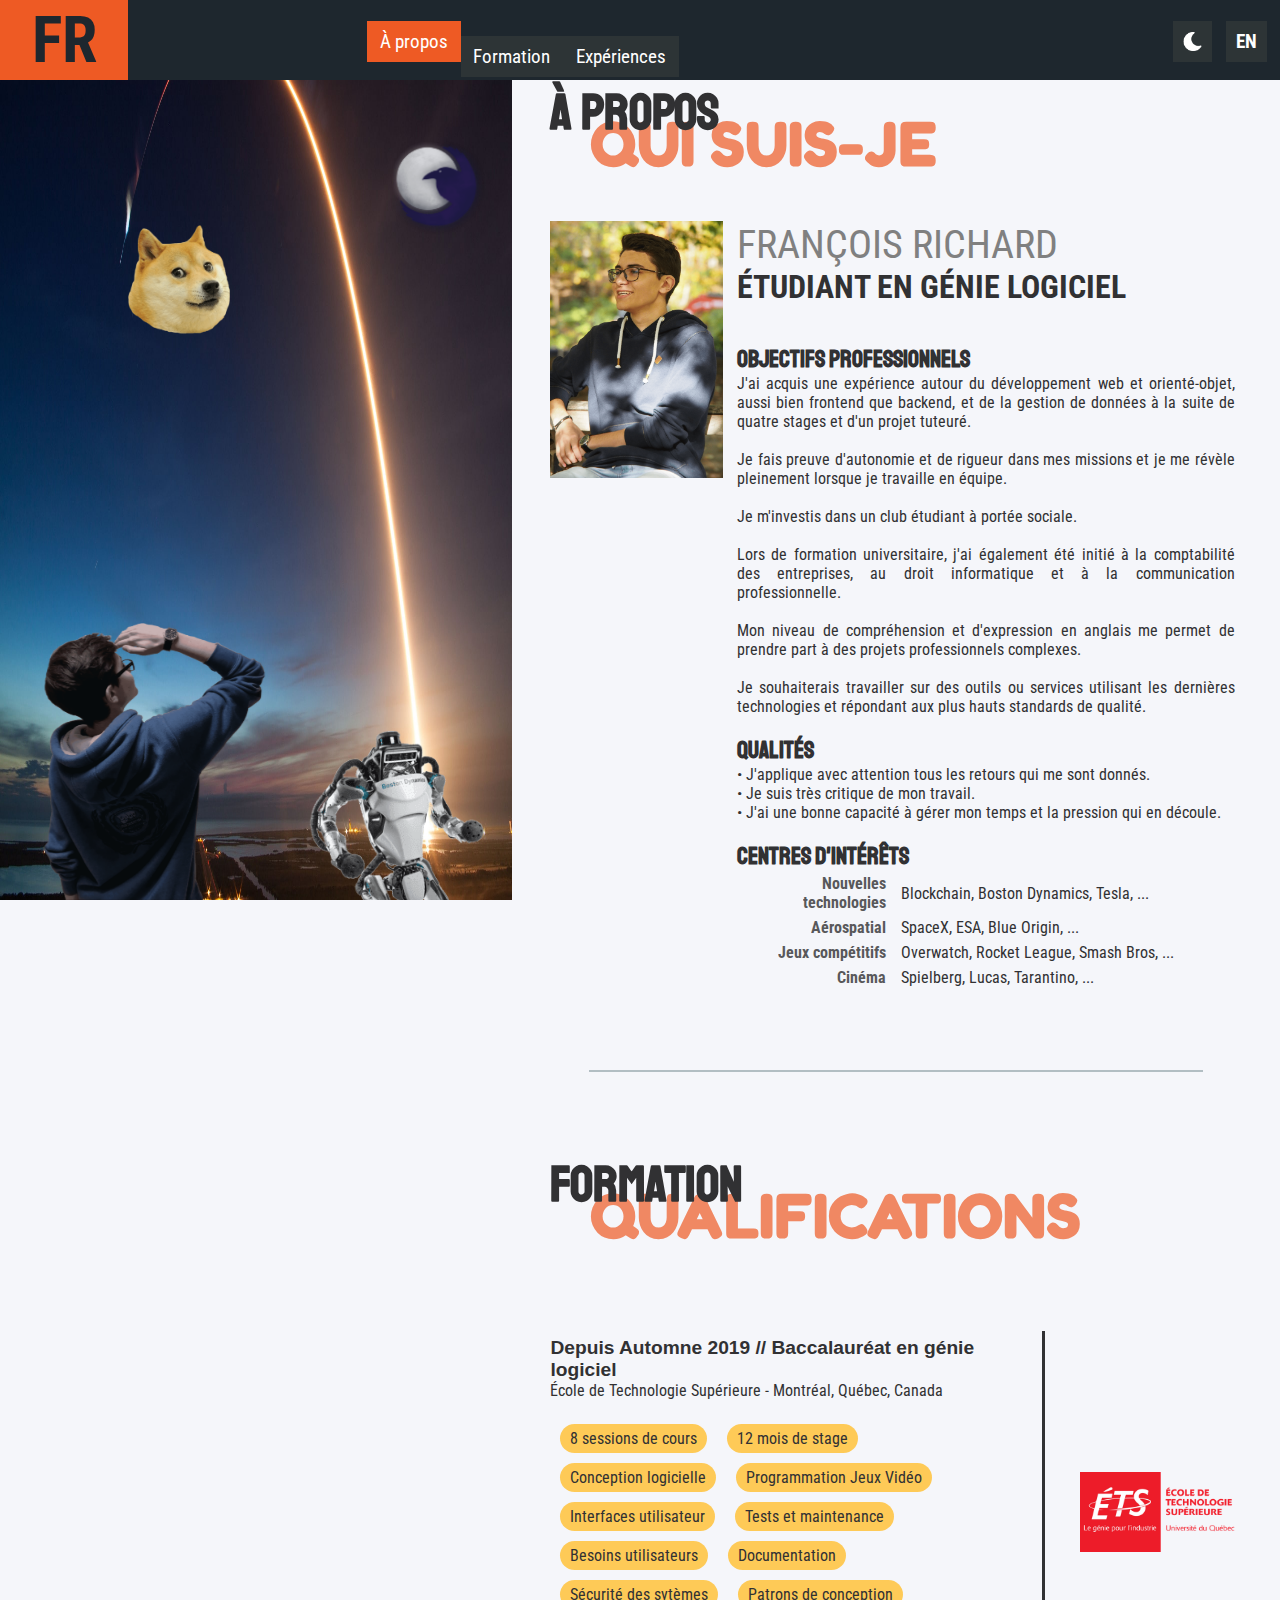
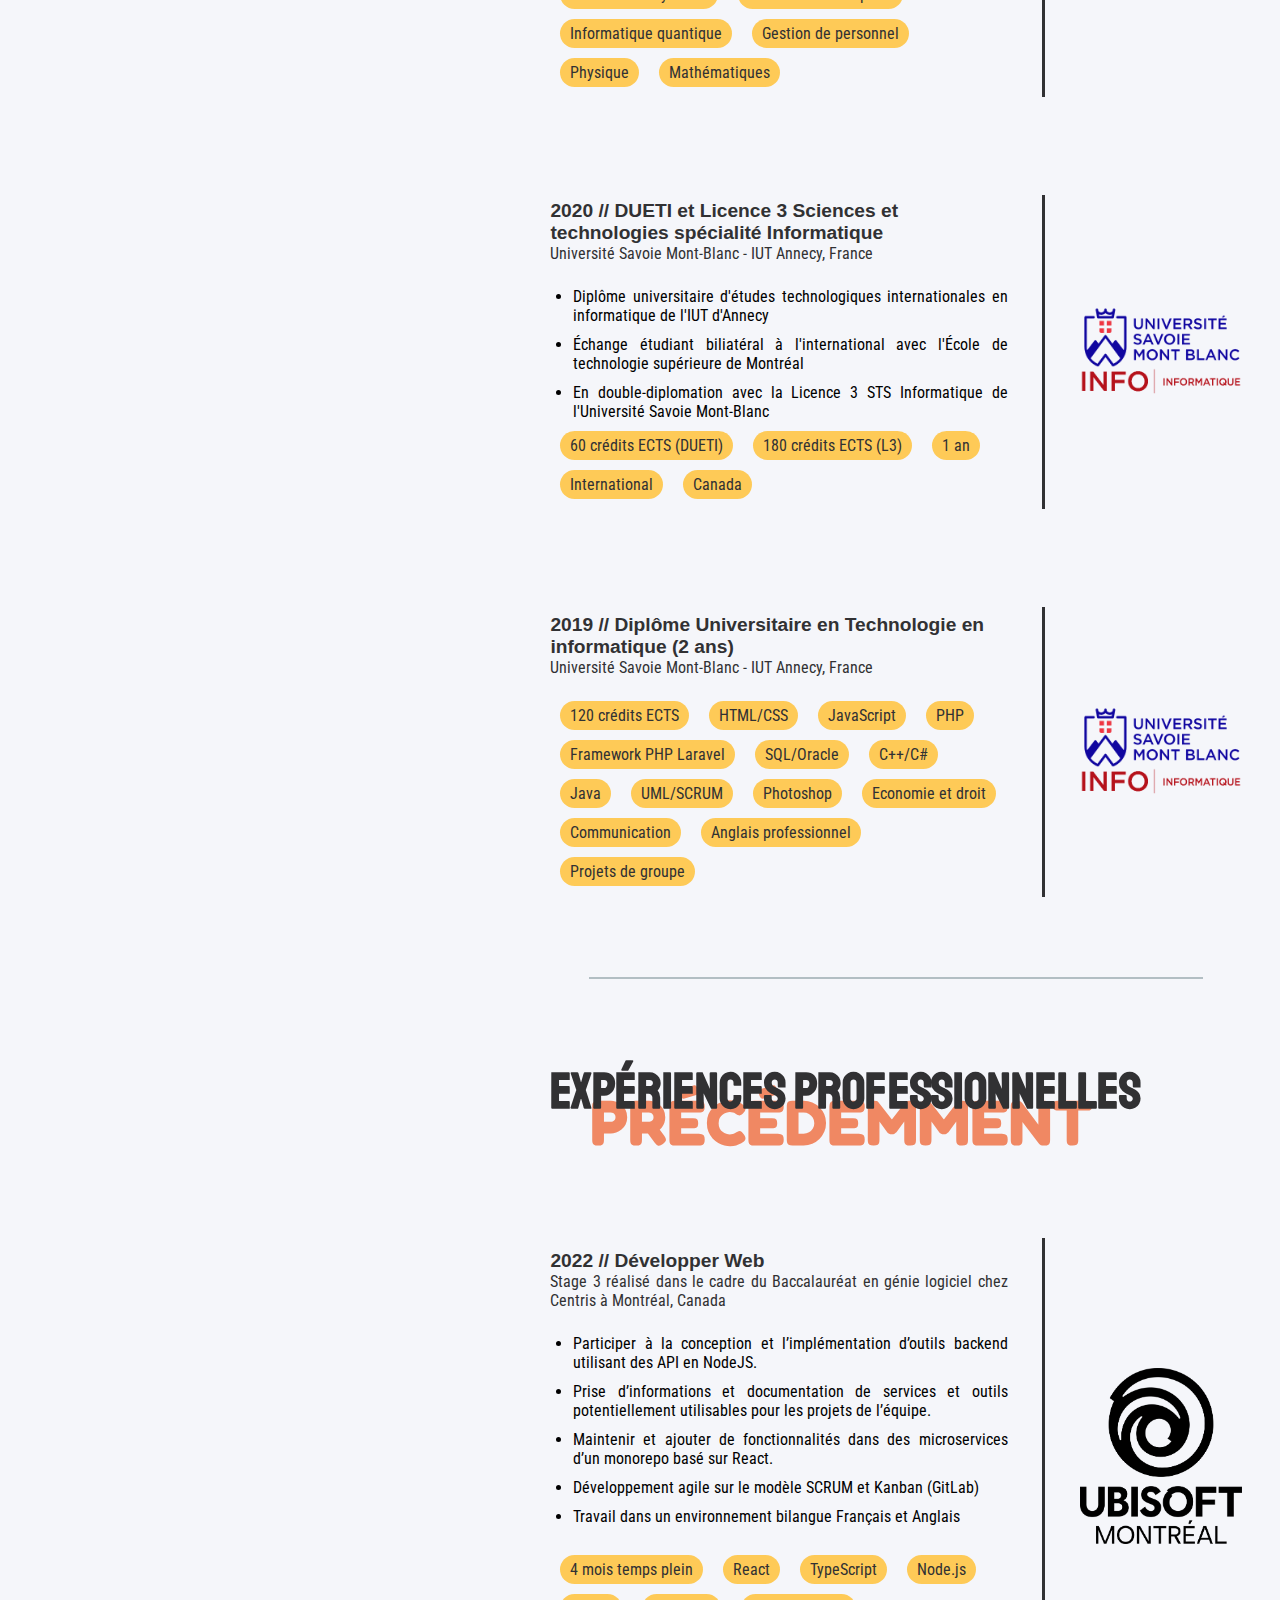
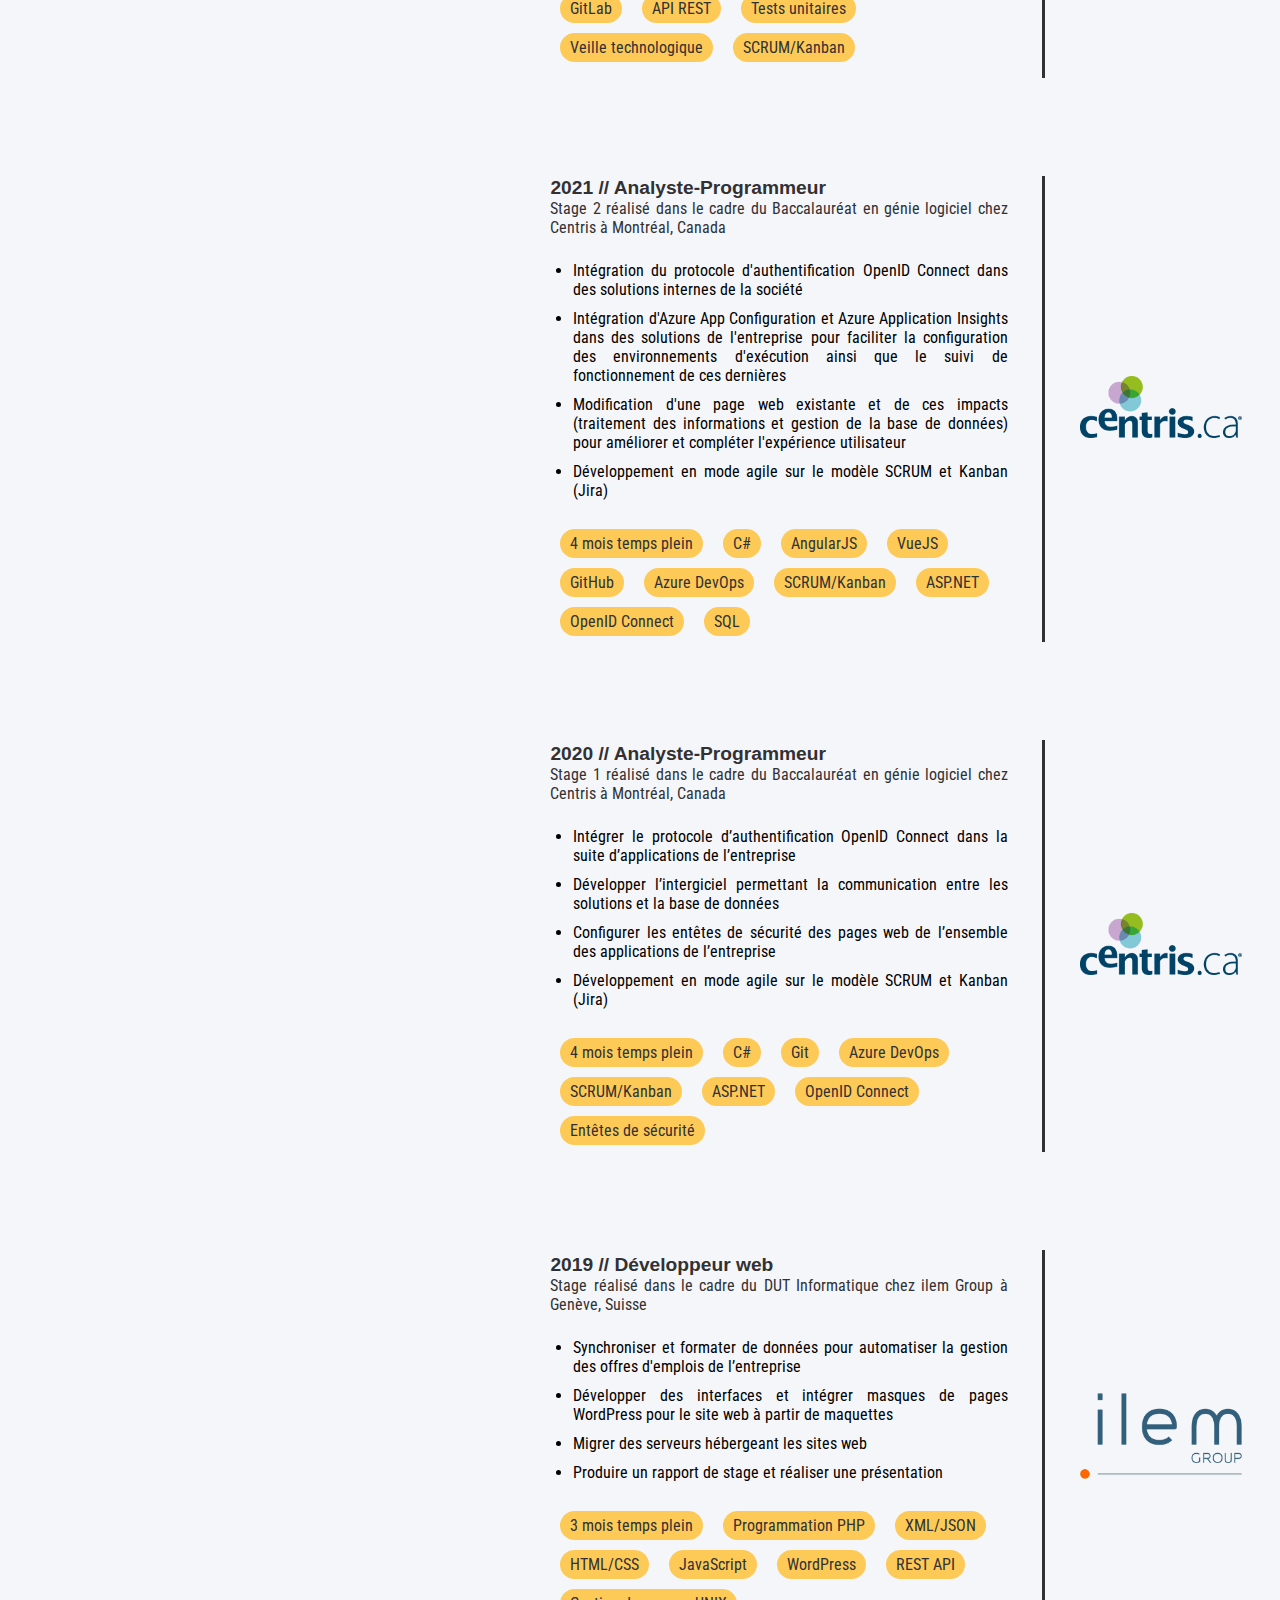
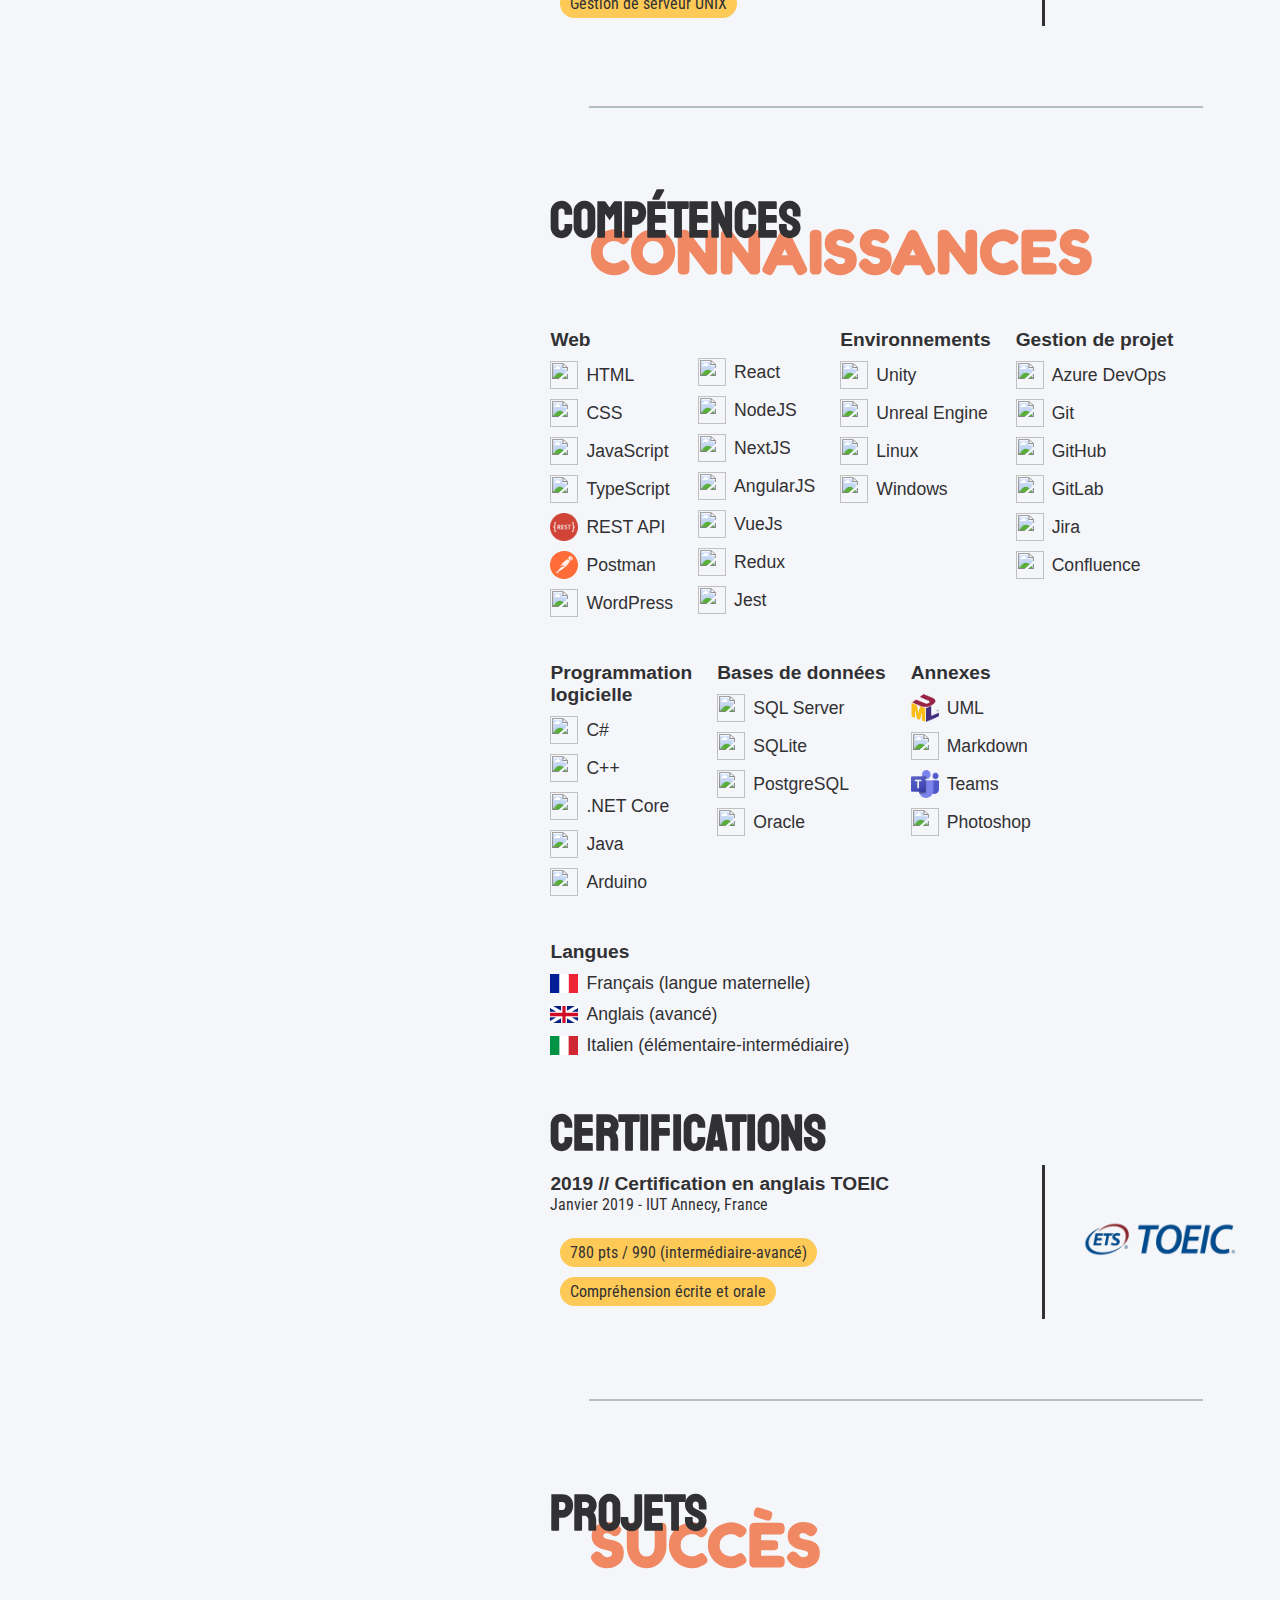
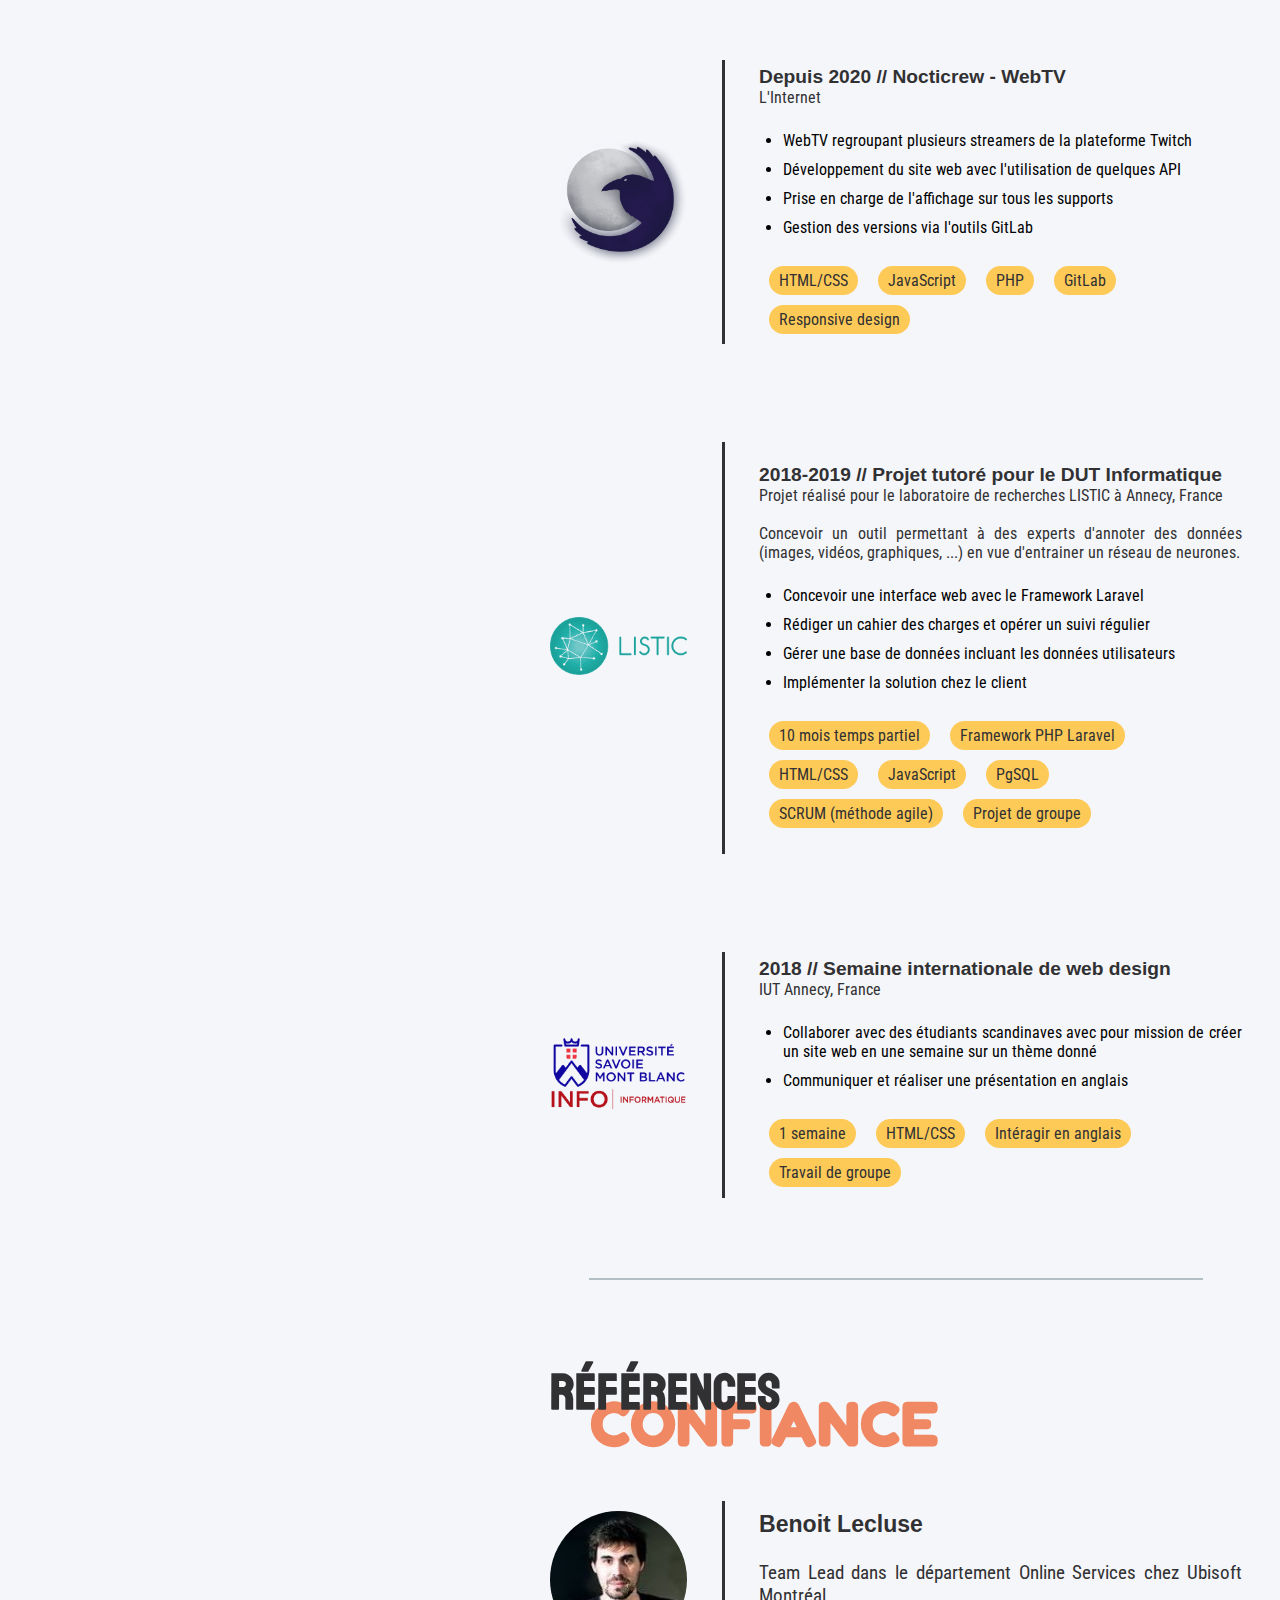
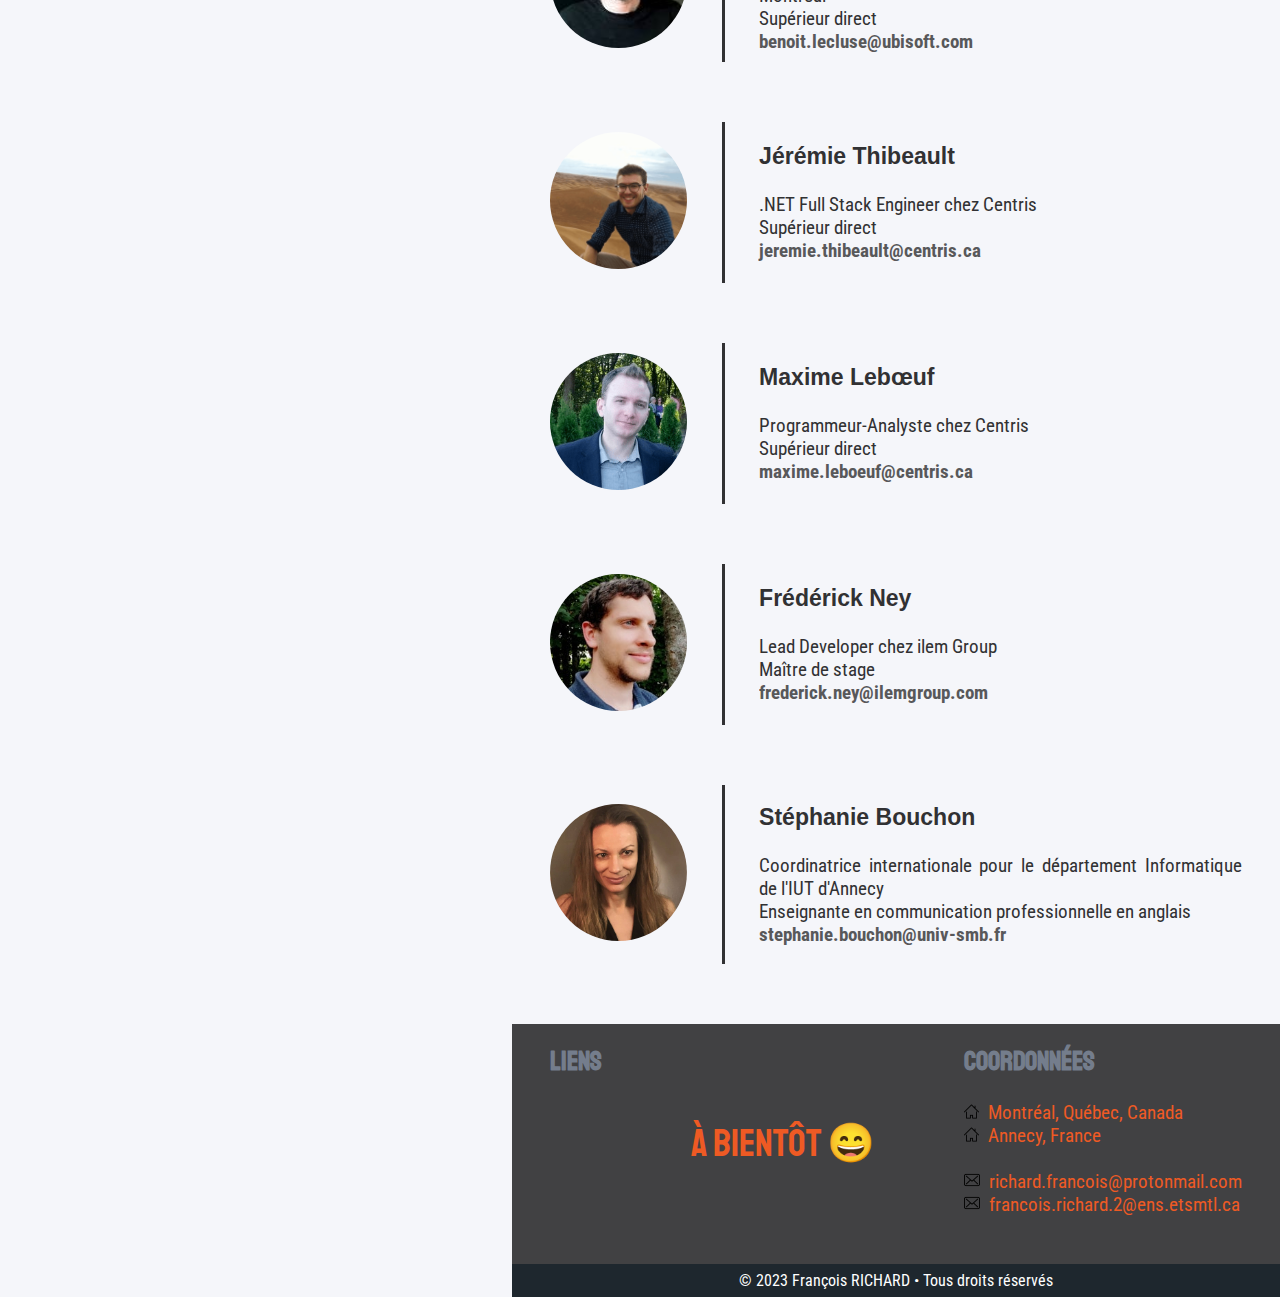
==== index.html @ ce658233 "New skills part" ====
<!DOCTYPE html >
<html lang="fr" xmlns:og="http://ogp.me/ns#">
<head>
	<meta name="viewport" content="width=device-width, initial-scale=1.0">
	<meta http-equiv="Content-Type" content="text/html; charset=utf-8">
	<meta http-equiv="X-UA-Compatible" content="ie=edge">
	<meta name="author" content="François RICHARD">
	<link rel="icon" type="image/png" href="data/favicon.png">
	<link rel="apple-touch-icon" href="data/favicon.png">
	<link rel="stylesheet" href="https://fonts.googleapis.com/css?family=Roboto:400|Staatliches|Fredoka+One|Roboto+Condensed">
	<link rel="stylesheet" href="https://cdn.jsdelivr.net/gh/devicons/devicon@v2.15.1/devicon.min.css">
	<link rel="stylesheet" type="text/css" href="css/style.css">
	<link rel="canonical" href="https://francois-richard.fr/">

	<!-- HTML Meta Tags -->
	<title>François RICHARD - Étudiant en génie logiciel à l'ÉTS Montréal</title>
	<meta name="description" content="Développement et conception web/logiciel, Gestion base de données et Anglais professionnel. Je suis très intéressé par l'optimisation de l'expérience utilisateur.">

	<!-- Facebook Meta Tags -->
	<meta property="og:url" content="https://francois-richard.fr/">
	<meta property="og:type" content="website">
	<meta property="og:title" content="François RICHARD - Étudiant en génie logiciel à l'ÉTS Montréal">
	<meta property="og:description" content="Développement et conception web/logiciel, Gestion base de données et Anglais professionnel. Je suis très intéressé par l'optimisation de l'expérience utilisateur.">
	<meta property="og:image" content="https://francois-richard.fr/data/portrait.png">
	<meta property="og:site_name" content="francois-richard">

	<!-- Twitter Meta Tags -->
	<meta name="twitter:card" content="summary">
	<meta property="twitter:domain" content="francois-richard.fr">
	<meta property="twitter:url" content="https://francois-richard.fr/">
	<meta name="twitter:title" content="François RICHARD - Étudiant en génie logiciel à l'ÉTS Montréal">
	<meta name="twitter:description" content="Développement et conception web/logiciel, Gestion base de données et Anglais professionnel. Je suis très intéressé par l'optimisation de l'expérience utilisateur.">
	<meta name="twitter:image" content="https://francois-richard.fr/data/portrait.png">
</head>
<body>

<!-- Header -->
<header id="header">
	<div id="block-header">
		<p id="name-header"></p>
	</div>
	<div id="burger">
	  <span></span>
	  <span></span>
	  <span></span>
	</div>	
	<div id="nav-menu">
		<a class="menu_button" href="#a-propos" id="about-btn">À propos</a>
		<a class="menu_button" href="#formation" id="studies-btn">Formation</a>
		<a class="menu_button" href="#experiences" id="experiences-btn">Expériences</a>
		<a class="menu_button" href="#competences" id="skills-btn">Compétences</a>
		<a class="menu_button" href="#projets" id="projects-btn">Projets</a>
		<a class="menu_button" href="#references" id="references-btn">Références</a>
		<!-- CV donwload link -->
		<a href="data/Francois_RICHARD_CV_CA-fr.pdf" target="_blank" rel="noopener noreferrer" class="menu_button">Télécharger CV</a>
		<!-- Dark/Light mode switch -->
		<a id="darklight-btn" class="light"><img src="data/moon.png" alt="Bouton jour/nuit" title="Mode nuit/jour"></a>
		<!-- Language switch -->
		<a href="en/" id="langage-btn">EN</a>
	</div>
</header>

<!-- Site -->
<section class="site">
<!-- Images on left -->
	<section class="overlay">
		<img src="data/space-font.jpg" alt="Aerospace image">
		<img src="data/nocticrew.png" class="overlay-img" id="nocticrew" alt="nocticrew logo">
		<img src="data/doge.png" class="overlay-img" id="doge" alt="Doge image">
		<img src="data/bostonDynamics.png" class="overlay-img" id="bostonDynamics" alt="New technologies image">
		<img src="data/me-overlay.png" class="overlay-img" id="me-overlay" alt="François RICHARD image">

		<!-- <img src="data/images-overlay/pink_sky.jpeg" class="overlay-img" id="pink_sky-img" alt="Image de décoration">
		<img src="data/images-overlay/doge.jpeg" class="overlay-img" id="doge-img" alt="Image de décoration">
		<img src="data/images-overlay/lake_morzine.jpeg" class="overlay-img" id="lake_morzine-img" alt="Image de décoration">
		<img src="data/images-overlay/cat.jpeg" class="overlay-img" id="cat-img" alt="Image de décoration">
		<img src="data/images-overlay/avoriaz.jpeg" class="overlay-img" id="avoriaz-img" alt="Image de décoration">
		<img src="data/images-overlay/lake_annecy.jpeg" class="overlay-img" id="lake_annecy-img" alt="Image de décoration"> -->
	</section>

<!-- Content on right -->
	<section class="content">
	<!-- ABOUT -->
		<div class="part" id="a-propos">
			<h2 class="name-content">À PROPOS</h2>
			<h3 class="name-content-bis">QUI SUIS-JE</h3>
			<div id="about-flex">
				<img id="portrait" alt="François RICHARD photo" src="data/portrait.png">
				<div id="about-text">
					<p class="about_name">FRANÇOIS RICHARD</p>
					<h1 class="about_function">ÉTUDIANT EN GÉNIE LOGICIEL</h1>
					<br><br>

					<h4 class="about-precision">OBJECTIFS PROFESSIONNELS</h4>
					<p>
						J'ai acquis une expérience autour du développement web et orienté-objet, aussi bien frontend que backend, et de la gestion de données à la suite de quatre stages et d'un projet tuteuré. 
						<br><br>
						Je fais preuve d'autonomie et de rigueur dans mes missions et je me révèle pleinement lorsque je travaille en équipe. 
						<br><br>
						Je m'investis dans un club étudiant à portée sociale. 
						<br><br>
						Lors de formation universitaire, j'ai également été initié à la comptabilité des entreprises, au droit informatique et à la communication professionnelle. 
						<br><br>
						Mon niveau de compréhension et d'expression en anglais me permet de prendre part à des projets professionnels complexes. 
						<br><br>
						Je souhaiterais travailler sur des outils ou services utilisant les dernières technologies et répondant aux plus hauts standards de qualité.
					</p>
					<br>

					<h4 class="about-precision">QUALITÉS</h4>
					<p>
						&bull; J'applique avec attention tous les retours qui me sont donnés.<br>
						&bull; Je suis très critique de mon travail.<br>
					    &bull; J'ai une bonne capacité à gérer mon temps et la pression qui en découle.
					</p>
					<br>

					<h4 class="about-precision">CENTRES D'INTÉRÊTS</h4>
					<p class="p-mobile">
						<span class="left-align">Nouvelles technologies</span>
						<span class="right-align">Blockchain, Boston Dynamics, Tesla, ...</span>
					</p>
					<p class="p-mobile">
						<span class="left-align">Aérospatial</span>
						<span class="right-align">SpaceX, ESA, Blue Origin, ...</span>
					</p>
					<p class="p-mobile">
						<span class="left-align">Jeux compétitifs</span>
						<span class="right-align">Overwatch, Rocket League, Smash Bros, ...</span>
					</p>
					<p class="p-mobile">
						<span class="left-align">Cinéma</span>
						<span class="right-align">Spielberg, Lucas, Tarantino, ...</span>
					</p>
				</div>
			</div>
		</div>

		<hr id="formation">
		<!-- STUDIES -->
			<div class="part" id="studiesPart">
				<h2 class="name-content">FORMATION</h2>
				<h3 class="name-content-bis">QUALIFICATIONS</h3>
			<!-- ÉTS Montréal -->
				<br><br>
				<div class="paragraph">
					<div class="para-content">
						<h4 class="para-title">Depuis Automne 2019 // Baccalauréat en génie logiciel</h4>
						<p>École de Technologie Supérieure - Montréal, Québec, Canada</p>
						<br>
						<p class="para-tag stuff-done">
							<span>8 sessions de cours</span>
							<span>12 mois de stage</span>
							<span>Conception logicielle</span>
							<span>Programmation Jeux Vidéo</span>
							<span>Interfaces utilisateur</span>
							<span>Tests et maintenance</span>
							<span>Besoins utilisateurs</span>
							<span>Documentation</span>
							<span>Sécurité des sytèmes</span>
							<span>Patrons de conception</span>
							<span>Informatique quantique</span>
							<span>Gestion de personnel</span>
							<span>Physique</span>
							<span>Mathématiques</span>
						</p>
					</div>
					<div class="para-bar"></div>
					<a target="_blank" href="https://www.etsmtl.ca/etudes/premier-cycle/Baccalaureat-genie-des-TI" class="para-img img_stud_exp" rel="noopener noreferrer"><img src="data/ets.png" alt="Logo ÉTS Montréal" title="Vers site web ÉTS Montréal"></a>
				</div>
			<!-- DUETI/L3 -->
				<br><br>
				<div class="paragraph">
					<div class="para-content">
						<h4 class="para-title">2020 // DUETI et Licence 3 Sciences et technologies spécialité Informatique</h4>
						<p>Université Savoie Mont-Blanc - IUT Annecy, France</p>
						<br>
						<ul class="para-description">
							<li>Diplôme universitaire d'études technologiques internationales en informatique de l'IUT d'Annecy</li>
							<li>Échange étudiant biliatéral à l'international avec l'École de technologie supérieure de Montréal</li>
							<li>En double-diplomation avec la Licence 3 STS Informatique de l'Université Savoie Mont-Blanc</li>
						</ul>
						<p class="para-tag stuff-done">
							<span>60 crédits ECTS (DUETI)</span>
							<span>180 crédits ECTS (L3)</span>
							<span>1 an</span>
							<span>International</span>
							<span>Canada</span>
						</p>
					</div>
					<div class="para-bar"></div>
					<a target="_blank" href="https://www.univ-smb.fr/2017/09/26/poursuivre-son-cursus-a-letranger-avec-le-dueti/" class="para-img img_stud_exp" rel="noopener noreferrer"><img src="data/usmb.png" alt="Logo USMB" title="Vers site web USMB"></a>
				</div>
			<!-- DUT -->
				<br><br>
				<div class="paragraph">
					<div class="para-content">
						<h4 class="para-title">2019 // Diplôme Universitaire en Technologie en informatique (2 ans)</h4>
						<p>Université Savoie Mont-Blanc - IUT Annecy, France</p>
						<br>
						<p class="para-tag stuff-done">
							<span>120 crédits ECTS</span>
							<span>HTML/CSS</span>
							<span>JavaScript</span>
							<span>PHP</span>
							<span>Framework PHP Laravel</span>
							<span>SQL/Oracle</span>
							<span>C++/C#</span>
							<span>Java</span>
							<span>UML/SCRUM</span>
							<span>Photoshop</span>
							<span>Economie et droit</span>
							<span>Communication</span>
							<span>Anglais professionnel</span>
							<span>Projets de groupe</span>
						</p>
					</div>
					<div class="para-bar"></div>
					<a target="_blank" href="http://formations.univ-smb.fr/fr/catalogue/dut-CB/sciences-technologies-sante-STS/dut-informatique-program-diplome-universitaire-de-technologie-informatique.html" class="para-img img_stud_exp" rel="noopener noreferrer"><img src="data/usmb.png" alt="Logo USMB" title="Vers site web USMB"></a>
				</div>
			</div>
	
		<hr id="experiences">
		<!-- EXPERIENCES -->
			<div class="part" id="experiencesPart">
				<h2 class="name-content">EXPÉRIENCES PROFESSIONNELLES</h2>
				<h3 class="name-content-bis">PRÉCÉDEMMENT</h3>
				<!-- Ubisoft intership -->
				<br><br>
				<div class="paragraph">
					<div class="para-content">
						<h4 class="para-title">2022 // Développer Web</h4>
						<p>Stage 3 réalisé dans le cadre du Baccalauréat en génie logiciel chez Centris à Montréal, Canada</p>
						<br>
						<ul class="para-description">
							<li>Participer à la conception et l’implémentation d’outils backend utilisant des API en NodeJS.</li>
							<li>Prise d’informations et documentation de services et outils potentiellement utilisables pour les projets de l’équipe.</li>
							<li>Maintenir et ajouter de fonctionnalités dans des microservices d’un monorepo basé sur React.</li>
							<li>Développement agile sur le modèle SCRUM et Kanban (GitLab)</li>
							<li>Travail dans un environnement bilangue Français et Anglais</li>
						</ul>
						<br>
						<p class="para-tag stuff-done">
							<span>4 mois temps plein</span>
							<span>React</span>
							<span>TypeScript</span>
							<span>Node.js</span>
							<span>GitLab</span>
							<span>API REST</span>
							<span>Tests unitaires</span>
							<span>Veille technologique</span>
							<span>SCRUM/Kanban</span>
						</p>
					</div>
					<div class="para-bar"></div>
					<a target="_blank" href="https://montreal.ubisoft.com/fr/" class="para-img img_stud_exp" rel="noopener noreferrer"><img src="data/Ubisoft_Montreal_LOGO_BLACK.png" id="ubisoft_logo" alt="Logo Ubisoft" title="Vers site web Ubisoft Montréal"></a>
				</div>
			<!-- Centris intership n°2 -->
				<br><br>
				<div class="paragraph">
					<div class="para-content">
						<h4 class="para-title">2021 // Analyste-Programmeur</h4>
						<p>Stage 2 réalisé dans le cadre du Baccalauréat en génie logiciel chez Centris à Montréal, Canada</p>
						<br>
						<ul class="para-description">
							<li>Intégration du protocole d'authentification OpenID Connect dans des solutions internes de la société</li>
							<li>Intégration d'Azure App Configuration et Azure Application Insights dans des solutions de l'entreprise pour faciliter la configuration des environnements d'exécution ainsi que le suivi de fonctionnement de ces dernières</li>
							<li>Modification d'une page web existante et de ces impacts (traitement des informations et gestion de la base de données) pour améliorer et compléter l'expérience utilisateur</li>
							<li>Développement en mode agile sur le modèle SCRUM et Kanban (Jira)</li>
						</ul>
						<br>
						<p class="para-tag stuff-done">
							<span>4 mois temps plein</span>
							<span>C#</span>
							<span>AngularJS</span>
							<span>VueJS</span>
							<span>GitHub</span>
							<span>Azure DevOps</span>
							<span>SCRUM/Kanban</span>
							<span>ASP.NET</span>
							<span>OpenID Connect</span>
							<span>SQL</span>
						</p>
					</div>
					<div class="para-bar"></div>
					<a target="_blank" href="https://www.centris.ca/fr" class="para-img img_stud_exp" rel="noopener noreferrer"><img src="data/centris.png" alt="Logo Centris" title="Vers site web Centris.ca"></a>
				</div>
			<!-- Centris intership n°1 -->
				<br><br>
				<div class="paragraph">
					<div class="para-content">
						<h4 class="para-title">2020 // Analyste-Programmeur</h4>
						<p>Stage 1 réalisé dans le cadre du Baccalauréat en génie logiciel chez Centris à Montréal, Canada</p>
						<br>
						<ul class="para-description">
							<li>Intégrer le protocole d’authentification OpenID Connect dans la suite d’applications de l’entreprise</li>
							<li>Développer l’intergiciel permettant la communication entre les solutions et la base de données</li>
							<li>Configurer les entêtes de sécurité des pages web de l’ensemble des applications de l’entreprise</li>
							<li>Développement en mode agile sur le modèle SCRUM et Kanban (Jira)</li>
						</ul>
						<br>
						<p class="para-tag stuff-done">
							<span>4 mois temps plein</span>
							<span>C#</span>
							<span>Git</span>
							<span>Azure DevOps</span>
							<span>SCRUM/Kanban</span>
							<span>ASP.NET</span>
							<span>OpenID Connect</span>
							<span>Entêtes de sécurité</span>
						</p>
					</div>
					<div class="para-bar"></div>
					<a target="_blank" href="https://www.centris.ca/fr" class="para-img img_stud_exp" rel="noopener noreferrer"><img src="data/centris.png" alt="Logo Centris" title="Vers site web Centris.ca"></a>
				</div>
			<!-- ilem Group intership -->
				<br><br>
				<div class="paragraph">
					<div class="para-content">
						<h4 class="para-title">2019 // Développeur web</h4>
						<p>Stage réalisé dans le cadre du DUT Informatique chez ilem Group à Genève, Suisse</p>
						<br>
						<ul class="para-description">
							<li>Synchroniser et formater de données pour automatiser la gestion des offres d'emplois de l’entreprise</li>
							<li>Développer des interfaces et intégrer masques de pages WordPress pour le site web à partir de maquettes</li>
							<li>Migrer des serveurs hébergeant les sites web</li>
							<li>Produire un rapport de stage et réaliser une présentation</li>
						</ul>
						<br>
						<p class="para-tag stuff-done">
							<span>3 mois temps plein</span>
							<span>Programmation PHP</span>
							<span>XML/JSON</span>
							<span>HTML/CSS</span>
							<span>JavaScript</span>
							<span>WordPress</span>
							<span>REST API</span>
							<span>Gestion de serveur UNIX</span>
						</p>
					</div>
					<div class="para-bar"></div>
					<a target="_blank" href="https://www.ilemgroup.com/" class="para-img img_stud_exp" rel="noopener noreferrer"><img src="data/ilem_Group.png" alt="Logo ilem Group" title="Vers site web ilem Group"></a>
				</div>
			<!-- Promocash 
				<br><br>
				<div class="paragraph">
					<div class="para-content">
						<h4 class="para-title">2018 // Opérateur de caisse polyvalent</h4>
						<p>Travail d'été pour Promocash Morzine, France</p>
						<br>
						<p class="para-tag stuff-done">
							<span>2 mois temps plein</span>
							<span>Accueil et saisie des clients</span>
							<span>Préparation de commandes</span>
							<span>Entretien des rayons</span>
						</p>
					</div>
					<div class="para-bar"></div>
					<a target="_blank" href="https://www.promocash.com/" class="para-img img_stud_exp" rel="noopener noreferrer"><img src="data/promocash.png" alt="Logo Promocash" title="Vers site web Promocash"></a>
				</div> -->
			<!-- Carrefour 
				<br><br>
				<div class="paragraph">
					<div class="para-content">
						<h4 class="para-title">2017 // Assistant chargé de rayon</h4>
						<p>Travail d'été pour Carrefour Market Morzine, France</p>
						<br>
						<p class="para-tag stuff-done">
							<span>2 mois temps plein</span>
							<span>Mise en rayon</span>
							<span>Aide gestion stock</span>
							<span>Entretien</span>
						</p>
					</div>
					<div class="para-bar"></div>
					<a target="_blank" href="https://www.carrefour.fr/magasin/market-morzine" class="para-img img_stud_exp" rel="noopener noreferrer"><img src="data/carrefour.png" alt="Logo Carrefour" title="Vers site web Carrefour Market Morzine"></a>
				</div> -->
			</div>
	
	<hr id="competences">
		<!-- SKILLS -->
		<div class="part" id="skillsPart">
			<h2 class="name-content">COMPÉTENCES</h2>
			<h3 class="name-content-bis" id="skills_neg_marg">CONNAISSANCES</h3>

			<div class="skills-container">

				<div class="skills-category">
					<h4 class="para-title">Web</h4>

					<div class="skills-item">
						<img src="https://cdn.jsdelivr.net/gh/devicons/devicon/icons/html5/html5-original.svg" />
						<span>HTML</span>
					</div>
					<div class="skills-item">
						<img src="https://cdn.jsdelivr.net/gh/devicons/devicon/icons/css3/css3-original.svg" />
						<span>CSS</span>
					</div>
					<div class="skills-item">
						<img src="https://cdn.jsdelivr.net/gh/devicons/devicon/icons/javascript/javascript-original.svg" />
					  	<span>JavaScript</span>
					</div>
					<div class="skills-item">
						<img src="https://cdn.jsdelivr.net/gh/devicons/devicon/icons/typescript/typescript-original.svg" />
					  	<span>TypeScript</span>
					</div>
					<div class="skills-item">
						<img src="./data/skills-icons/rest.png"/>
					  	<span>REST API</span>
					</div>
					<div class="skills-item">
						<img src="./data/skills-icons/postman.svg" />
					  	<span>Postman</span>
					</div>
					<!-- <div class="skills-item">
						<img src="https://cdn.jsdelivr.net/gh/devicons/devicon/icons/php/php-plain.svg" />
					  	<span>PHP</span>
					</div>
					<div class="skills-item">
						<img src="https://cdn.jsdelivr.net/gh/devicons/devicon/icons/laravel/laravel-plain.svg" />
					  	<span>Laravel</span>
					</div> -->
					<div class="skills-item">
						<img src="https://cdn.jsdelivr.net/gh/devicons/devicon/icons/wordpress/wordpress-plain.svg" />
					  	<span>WordPress</span>
					</div>
				</div>


				<div class="skills-category">
					<br>
					
					<div class="skills-item">
						<img src="https://cdn.jsdelivr.net/gh/devicons/devicon/icons/react/react-original.svg" />
					  	<span>React</span>
					</div>
					<div class="skills-item">
						<img src="https://cdn.jsdelivr.net/gh/devicons/devicon/icons/nodejs/nodejs-original.svg" />
					  	<span>NodeJS</span>
					</div>
					<div class="skills-item">
						<img src="https://cdn.jsdelivr.net/gh/devicons/devicon/icons/nextjs/nextjs-original.svg" />
					  	<span>NextJS</span>
					</div>
					<div class="skills-item">
						<img src="https://cdn.jsdelivr.net/gh/devicons/devicon/icons/angularjs/angularjs-original.svg" />
						<span>AngularJS</span>
					</div>
					<div class="skills-item">
						<img src="https://cdn.jsdelivr.net/gh/devicons/devicon/icons/vuejs/vuejs-original.svg" />
					  	<span>VueJs</span>
					</div>
					<div class="skills-item">
						<img src="https://cdn.jsdelivr.net/gh/devicons/devicon/icons/redux/redux-original.svg" />
					  	<span>Redux</span>
					</div>
					<div class="skills-item">
						<img src="https://cdn.jsdelivr.net/gh/devicons/devicon/icons/jest/jest-plain.svg" />
					  	<span>Jest</span>
					</div>
				</div>


				<div class="skills-category">
					<h4 class="para-title">Environnements</h4>

					<div class="skills-item">
						<img src="https://cdn.jsdelivr.net/gh/devicons/devicon/icons/unity/unity-original.svg" />
					  	<span>Unity</span>
					</div>
					<div class="skills-item">
						<img src="https://cdn.jsdelivr.net/gh/devicons/devicon/icons/unrealengine/unrealengine-original.svg" />
					  	<span>Unreal Engine</span>
					</div>
					<div class="skills-item">
						<img src="https://cdn.jsdelivr.net/gh/devicons/devicon/icons/linux/linux-original.svg" />
					  	<span>Linux</span>
					</div>
					<div class="skills-item">
						<img src="https://cdn.jsdelivr.net/gh/devicons/devicon/icons/windows8/windows8-original.svg" />
					  	<span>Windows</span>
					</div>
				</div>


				<div class="skills-category">
					<h4 class="para-title">Gestion de projet</h4>
					<!-- <div class="skills-item">
						<img src="https://cdn.jsdelivr.net/gh/devicons/devicon/icons/docker/docker-plain.svg" />
					  	<span>Docker</span>
					</div> -->
					<div class="skills-item">
						<img src="https://cdn.jsdelivr.net/gh/devicons/devicon/icons/azure/azure-original.svg" />
						<span>Azure DevOps</span>
					</div>
					
					<div class="skills-item">
						<img src="https://cdn.jsdelivr.net/gh/devicons/devicon/icons/git/git-original.svg" />
					  	<span>Git</span>
					</div>
					<div class="skills-item">
						<img src="https://cdn.jsdelivr.net/gh/devicons/devicon/icons/github/github-original.svg" />
					  	<span>GitHub</span>
					</div>
					<div class="skills-item">
						<img src="https://cdn.jsdelivr.net/gh/devicons/devicon/icons/gitlab/gitlab-original.svg" />
					  	<span>GitLab</span>
					</div>
					<div class="skills-item">
						<img src="https://cdn.jsdelivr.net/gh/devicons/devicon/icons/jira/jira-original.svg" />
					  	<span>Jira</span>
					</div>
					<div class="skills-item">
						<img src="https://cdn.jsdelivr.net/gh/devicons/devicon/icons/confluence/confluence-original.svg" />
					  	<span>Confluence</span>
					</div>
					
					<!-- <div class="skills-item">
						<img src="https://cdn.jsdelivr.net/gh/devicons/devicon/icons/kubernetes/kubernetes-plain.svg" />
						<span>Kubernetes</span>
					</div> -->
				</div>


				<div class="skills-category">
					<h4 class="para-title">Programmation<br>logicielle</h4>

					<div class="skills-item">
						<img src="https://cdn.jsdelivr.net/gh/devicons/devicon/icons/csharp/csharp-original.svg" />
					  	<span>C#</span>
					</div>
					<div class="skills-item">
						<img src="https://cdn.jsdelivr.net/gh/devicons/devicon/icons/cplusplus/cplusplus-original.svg" />
					  	<span>C++</span>
					</div>
					<div class="skills-item">
						<img src="https://cdn.jsdelivr.net/gh/devicons/devicon/icons/dotnetcore/dotnetcore-original.svg" />
					  	<span>.NET Core</span>
					</div>
					<div class="skills-item">
						<img src="https://cdn.jsdelivr.net/gh/devicons/devicon/icons/java/java-original.svg" />
					  	<span>Java</span>
					</div>
					<div class="skills-item">
						<img src="https://cdn.jsdelivr.net/gh/devicons/devicon/icons/arduino/arduino-original.svg" />
					  	<span>Arduino</span>
					</div>
					<!-- <div class="skills-item">
						<img src="https://cdn.jsdelivr.net/gh/devicons/devicon/icons/bash/bash-original.svg" />
						<span>Bash</span>
					</div> -->
				</div>


				<div class="skills-category">
					<h4 class="para-title">Bases de données</h4>

					<!-- <div class="skills-item">
						<img src="https://cdn.jsdelivr.net/gh/devicons/devicon/icons/mongodb/mongodb-original.svg" />
					  	<span>MongoDB</span>
					</div> -->
					<!-- <div class="skills-item">
						<img src="https://cdn.jsdelivr.net/gh/devicons/devicon/icons/mysql/mysql-original.svg" />
					  	<span>MySQL</span>
					</div> -->
					<div class="skills-item">
						<img src="https://cdn.jsdelivr.net/gh/devicons/devicon/icons/microsoftsqlserver/microsoftsqlserver-plain.svg" />
					  	<span>SQL Server</span>
					</div>
					<div class="skills-item">
						<img src="https://cdn.jsdelivr.net/gh/devicons/devicon/icons/sqlite/sqlite-original.svg" />
					  	<span>SQLite</span>
					</div>
					<div class="skills-item">
						<img src="https://cdn.jsdelivr.net/gh/devicons/devicon/icons/postgresql/postgresql-original.svg" />
					  	<span>PostgreSQL</span>
					</div>
					<div class="skills-item">
						<img src="https://cdn.jsdelivr.net/gh/devicons/devicon/icons/oracle/oracle-original.svg" />
					  	<span>Oracle</span>
					</div>
				</div>

				<div class="skills-category">
					<h4 class="para-title">Annexes</h4>

					<div class="skills-item">
						<img src="./data/skills-icons/uml.png"/>
					  	<span>UML</span>
					</div>
					<div class="skills-item">
						<img src="https://cdn.jsdelivr.net/gh/devicons/devicon/icons/markdown/markdown-original.svg" />
					  	<span>Markdown</span>
					</div>
					<div class="skills-item">
						<img src="./data/skills-icons/teams.png"/>
					  	<span>Teams</span>
					</div>
					<div class="skills-item">
						<img src="https://cdn.jsdelivr.net/gh/devicons/devicon/icons/photoshop/photoshop-plain.svg" />
					  	<span>Photoshop</span>
					</div>
				</div>


				<div class="skills-category">
					<h4 class="para-title">Langues</h4>

					<div class="skills-item">
						<img src="./data/skills-icons/france.png" class="flag"/>
					  	<span>Français (langue maternelle)</span>
					</div>
					<div class="skills-item">
						<img src="./data/skills-icons/uk.png" class="flag"/>
					  	<span>Anglais (avancé)</span>
					</div>
					<div class="skills-item">
						<img src="./data/skills-icons/italy.png" class="flag"/>
					  	<span>Italien (élémentaire-intermédiaire)</span>
					</div>
				</div>
			</div>

			<!-- CERTIFICATIONS -->
			<h2 class="name-content">CERTIFICATIONS</h2>
			<!-- TOEIC -->
			<div class="paragraph">
				<div class="para-content">
					<h4 class="para-title">2019 // Certification en anglais TOEIC</h4>
					<p>Janvier 2019 - IUT Annecy, France</p>
					<br>
					<p class="para-tag stuff-done">
						<span>780 pts / 990 (intermédiaire-avancé)</span>
						<span>Compréhension écrite et orale</span>
					</p>
				</div>
				<div class="para-bar"></div>
				<a target="_blank" href="https://www.ets.org/toeic/" class="para-img img_stud_exp" rel="noopener noreferrer"><img src="data/toeic.png" alt="Logo TOEIC" title="Vers site web TOEIC ETS"></a>
			</div>
		</div>

	<hr id="projets">
	<!-- PROJECTS -->
		<div class="part" id="projectsPart">
			<h2 class="name-content">PROJETS</h2>
			<h3 class="name-content-bis">SUCCÈS</h3>
		<!-- Nocticrew -->
		<br><br>
		<div class="paragraph">	
			<a target="_blank" href="https://nocticrew.fr/" id="nocticrew_img_proj" class="para-img img_proj" rel="noopener noreferrer"><img src="data/nocticrew.png" alt="Logo Nocticrew" title="Vers site web Nocticrew"></a>
			<div class="para-bar"></div>
			<div class="para-content">
				<h4 class="para-title">Depuis 2020 // Nocticrew - WebTV</h4>
				<p>L'Internet</p>
				<br>
				<ul class="para-description">
					<li>WebTV regroupant plusieurs streamers de la plateforme Twitch</li>
					<li>Développement du site web avec l'utilisation de quelques API</li>
					<li>Prise en charge de l'affichage sur tous les supports</li>
					<li>Gestion des versions via l'outils GitLab</li>

				</ul>
				<br>
				<p class="para-tag stuff-done">
					<span>HTML/CSS</span>
					<span>JavaScript</span>
					<span>PHP</span>
					<span>GitLab</span>
					<span>Responsive design</span>
				</p>
			</div>
		</div>
		<!-- Tutored project -->
			<br><br>
			<div class="paragraph">
				<a class="para-img img_proj" id="annotateME_show"><img src="data/listic.png" alt="Logo LISCTIC" title="Regarder la démonstration"></a>
				<div class="para-bar"></div>
				<div class="para-content">
					<h4 class="para-title">2018-2019 // Projet tutoré pour le DUT Informatique</h4>
					<p>Projet réalisé pour le laboratoire de recherches LISTIC à Annecy, France</p>
					<br>
					<p>Concevoir un outil permettant à des experts d'annoter des données (images, vidéos, graphiques, ...) en vue d'entrainer un réseau de neurones.</p>
					<br>
					<ul class="para-description">
						<li>Concevoir une interface web avec le Framework Laravel</li>
						<li>Rédiger un cahier des charges et opérer un suivi régulier</li>
						<li>Gérer une base de données incluant les données utilisateurs</li>
						<li>Implémenter la solution chez le client</li>
					</ul>
					<br>
					<p class="para-tag stuff-done">
						<span>10 mois temps partiel</span>
						<span>Framework PHP Laravel</span>
						<span>HTML/CSS</span>
						<span>JavaScript</span>
						<span>PgSQL</span>
						<span>SCRUM (méthode agile)</span>
						<span>Projet de groupe</span>
					</p>
				</div>
			</div>
			<video width="400" controls id="annotateME_demo">
			  <source src="data/annotateME.mp4" type="video/mp4">
			  Votre nagigateur ne supporte pas les vidéos HTML5.
			</video>
			<!-- International week USMB -->
			<br><br>
			<div class="paragraph">	
				<a target="_blank" href="https://www.univ-smb.fr/" class="para-img img_proj" rel="noopener noreferrer"><img src="data/usmb.png" alt="Logo USMB" title="Vers site web USMB"></a>
				<div class="para-bar"></div>
				<div class="para-content">
					<h4 class="para-title">2018 // Semaine internationale de web design</h4>
					<p>IUT Annecy, France</p>
					<br>
					<ul class="para-description">
						<li>Collaborer avec des étudiants scandinaves avec pour mission de créer un site web en une semaine sur un thème donné</li>
						<li>Communiquer et réaliser une présentation en anglais</li>
					</ul>
					<br>
					<p class="para-tag stuff-done">
						<span>1 semaine</span>
						<span>HTML/CSS</span>
						<span>Intéragir en anglais</span>
						<span>Travail de groupe</span>
					</p>
				</div>
			</div>
		</div>

	<hr id="references">
	<!-- REFERENCES -->
		<div class="part" id="referencesPart">
			<h2 class="name-content">RÉFÉRENCES</h2>
			<h3 class="name-content-bis">CONFIANCE</h3>
		<!-- LECLUSE -->
			<div class="paragraph">
				<a target="_blank" href="https://www.linkedin.com/in/benoitlecluse/" class="para-img references-img" rel="noopener noreferrer"><img src="data/benoit_lecluse.jpg" alt="Photo & lien LinkedIn M.Lecluse" title="Vers Linkedin"></a>
				<div class="para-bar"></div>
				<div class="para-content references-content">
					<h4 class="para-title">Benoit Lecluse</h4>
					<br>
					<p>Team Lead dans le département Online Services chez Ubisoft Montréal</p>	
					<p>Supérieur direct</p>
					<p class="references-mail unselectable">benoit.lecluse@ubisoft.com</p>
				</div>
			</div>
		<!-- THIBEAULT -->
			<div class="paragraph">
				<a target="_blank" href="https://www.linkedin.com/in/jeremiethibeault/" class="para-img references-img" rel="noopener noreferrer"><img src="data/thibeault.png" alt="Photo & lien LinkedIn M.Thibeault" title="Vers Linkedin"></a>
				<div class="para-bar"></div>
				<div class="para-content references-content">
					<h4 class="para-title">Jérémie Thibeault</h4>
					<br>
					<p>.NET Full Stack Engineer chez Centris</p>	
					<p>Supérieur direct</p>
					<p class="references-mail unselectable">jeremie.thibeault@centris.ca</p>
				</div>
			</div>
		<!-- LEBOEUF -->
			<div class="paragraph">
				<a target="_blank" href="https://www.linkedin.com/in/maximeleboeuf/" class="para-img references-img" rel="noopener noreferrer"><img src="data/leboeuf.png" alt="Photo & lien LinkedIn M.Lebœuf" title="Vers Linkedin"></a>
				<div class="para-bar"></div>
				<div class="para-content references-content">
					<h4 class="para-title">Maxime Lebœuf</h4>
					<br>
					<p>Programmeur-Analyste chez Centris</p>	
					<p>Supérieur direct</p>
					<p class="references-mail unselectable">maxime.leboeuf@centris.ca</p>
				</div>
			</div>
		<!-- NEY -->
			<div class="paragraph">
				<a target="_blank" href="https://www.linkedin.com/in/frederick-ney/" class="para-img references-img" rel="noopener noreferrer"><img src="data/ney.jpg" alt="Photo & lien LinkedIn M.Ney" title="Vers Linkedin"></a>
				<div class="para-bar"></div>
				<div class="para-content references-content">
					<h4 class="para-title">Frédérick Ney</h4>
					<br>
					<p>Lead Developer chez ilem Group</p>	
					<p>Maître de stage</p>
					<p class="references-mail unselectable">frederick.ney@ilemgroup.com</p>
				</div>
			</div>
		<!-- BOUCHON -->
			<div class="paragraph">
				<a target="_blank" href="https://www.linkedin.com/in/stephanie-bouchon-84988587/" class="para-img references-img" rel="noopener noreferrer"><img src="data/bouchon.jpg" alt="Photo & lien LinkedIn Mme.Bouchon" title="Vers LinkedIn"></a>
				<div class="para-bar"></div>
				<div class="para-content references-content">
					<h4 class="para-title">Stéphanie Bouchon</h4>
					<br>
					<p>Coordinatrice internationale pour le département Informatique de l'IUT d'Annecy</p>	
					<p>Enseignante en communication professionnelle en anglais</p>
					<p class="references-mail unselectable">stephanie.bouchon@univ-smb.fr</p>
				</div>
			</div>
		<!-- DAMAS -->
			<!-- <div class="paragraph">
				<a target="_blank" href="https://www.linkedin.com/in/luc-damas-0b67731/" class="para-img references-img" rel="noopener noreferrer"><img src="data/damas.jpg" alt="Photo & lien LinkedIn M.Damas" title="Vers LinkedIn"></a>
				<div class="para-bar"></div>
				<div class="para-content references-content">
					<h4 class="para-title">Luc Damas</h4>
					<br>
					<p>Maître de conférences à l'Université Savoie Mont-Blanc</p>
					<p>Enseignant en développement web</p>
					<p class="references-mail unselectable">luc.damas@univ-smb.fr</p>
				</div>
			</div> -->
		</div>

	<!-- FOOTER -->
		<footer>
			<div id="links">
				<h4 id="links_title">LIENS</h4>
				<a href="https://www.linkedin.com/in/francois-richard/" target="_blank" class="social" id="linkedin" rel="noopener noreferrer"><img src="data/linkedin.png" alt="Lien LinkedIn" title="Vers LinkedIn"></a>
				<!-- <a href="https://twitter.com/smfosdihfsdfusdhdfli" target="_blank" class="social" id="twitter" rel="noopener noreferrer"><img src="data/twitter.png" alt="Lien Twitter" title="Vers Twitter"></a>	  -->
			</div>
			<div id="soon">
				<p>À bientôt 😄</p>
			</div>
			<div id="coord">
				<h4 id="coord_title">COORDONNÉES</h4>
				<br>
				<p><img src="data/address.png" class="coord_icons" alt="address-icon"> Montréal, Québec, Canada</p>
				<p><img src="data/address.png" class="coord_icons" alt="address-icon"> Annecy, France</p>
				<br>
				<p class="unselectable"><img src="data/email.png" class="coord_icons" alt="email-icon"> richard.francois@protonmail.com</p>
				<p class="unselectable"><img src="data/email.png" class="coord_icons" alt="email-icon"> francois.richard.2@ens.etsmtl.ca</p>
			</div>
		</footer>
		<p id="copyright">© 2023 François RICHARD &bull; Tous droits réservés </p>
		<a id="up" href="#a-propos"><img src="data/up.png" alt="Go top button" title="Retour en haut"></a>

	</section>	

	<img src="data/aller.png" alt="Konami Effect First Passage" id="dejavu_img_aller">
	<img src="data/retour.png" alt="Konami Effect Second Passage" id="dejavu_img_retour">

	<audio id="dejavu_snd">
	  <source src="data/initiald.mp3" type="audio/mpeg">
	</audio>
	<audio id="dejavu_crissement">
	  <source src="data/crissement_dejavu.mp3" type="audio/mpeg">
	</audio>

</section>

<script type="text/javascript" src="js/konami.js"></script> 
<script type="text/javascript" src="js/main.js"></script>

</body>
</html>
---- css/style.css ----
*{ 
	margin: 0px; 
	padding: 0px;

	/* ULTIMATE POSITION DEBUG */
	/*background: #000 !important;
  	color: #0f0 !important;
  	outline: solid #f00 1px !important;*/
}
html{ 
	background-color: #f5f6fa;
	-webkit-transition: 1s ease;
	-moz-transition: 1s ease;
	-o-transition: 1s ease;
	transition: 1s ease;
	overflow-x: hidden;
}
html,body{ 
	width: 100%;
    height: 100%;
    margin: 0px;
    padding: 0px;
    
    scroll-behavior: smooth;
	font-family: 'Roboto Condensed', sans-serif;
}
a{ text-decoration: none; }
h1, h4, p, span{
	color: #313133;
	text-align: justify; 
}
.unselectable, a {
    -webkit-touch-callout: none;
    -webkit-user-select: none;
    -khtml-user-select: none;
    -moz-user-select: none;
    -ms-user-select: none;
    user-select: none;
}

/*HEADER*/
	header{
		position: fixed;
		top : 0;
		left: 0;
		width: 100%;
		height: 80px;
		background-color: #1e272e;
		z-index: 10;
	}
	#block-header{
		display: flex;
		justify-content: center;
		align-items: center;
		background-color: #ee5a24;
		width: 25vw;
		height: 80px;
	}
	#name-header{
		position: relative;
		left: -500px;
		text-align: center;
		font-size: 2em;
		font-weight: bold;
		color: #1e272e !important;
		-webkit-transition: 1s ease;
		-moz-transition: 1s ease;
		-o-transition: 1s ease;
		transition: 1s ease;
	}
	#name-header::before { content: "François Richard"; }
	#nav-menu{
		position: fixed;
		right: 0;
		margin-right: 1vw;
	}
	.menu_button, #langage-btn, #darklight-btn , #up{
		position: relative;
		top: -150px;
		margin-left: -4px;
		padding: 1vh 1vw 1vh 1vw;
		font-size: 1.2em;
		background-color: #2d3436;	
		text-align: center;
		color: white !important;
		cursor: pointer;
		-webkit-transition: .5s ease;
		-moz-transition: .5s ease;
		-o-transition: .5s ease;
		transition: .5s ease;
	}
	#darklight-btn{
		top: -50px;
		margin-left: 30px;
		padding: 1vh 10px 1vh 10px;
		opacity: 1;
	}
	#darklight-btn>img{
		height: 19px;
		margin-bottom: -3px;
	}
	#langage-btn{
		top: -50px;
		margin-left: 10px;
		padding: 1vh 10px 1vh 10px;
		font-weight: bold;
		opacity: 1;
	}
	#up{
		position: fixed;
		top: unset;
		bottom: 1.5vw;
		right: 2vw;
		padding: 8px 10px 8px 10px;
		background-color: #2d3436;
		border-radius: 90px;
		opacity: 0;
		z-index: 10;
	}
	#up>img{
		height: 32px;
		width: 32px;
	}

	#langage-btn:hover, #darklight-btn:hover, #up:hover{ 
		background-color: #ee5a24;
	}

	/*BURGER HEADER*/
		#burger{
			visibility: hidden;
			position: fixed;
			top : 15px;
			right: 10px;
			width: 60px;
			height: 60px;
			cursor: pointer;
			-webkit-transform: rotate(0deg);
			-moz-transform: rotate(0deg);
			-o-transform: rotate(0deg);
			transform: rotate(0deg);
			-webkit-transition: .5s ease-in-out;
			-moz-transition: .5s ease-in-out;
			-o-transition: .5s ease-in-out;
			transition: .5s ease-in-out;
		}
		#burger>span {
			display: block;
			position: absolute;
			left: 0;
			height: 8px;
			width: 100%;
			background: #d3531a;
			opacity: 1;
			-webkit-transform: rotate(0deg);
			-moz-transform: rotate(0deg);
			-o-transform: rotate(0deg);
			transform: rotate(0deg);
			-webkit-transition: .25s ease-in-out;
			-moz-transition: .25s ease-in-out;
			-o-transition: .25s ease-in-out;
			transition: .25s ease-in-out;
		}
		#burger>span:nth-child(1) { top: 0px; }
		#burger>span:nth-child(2) { top: 20px; }
		#burger>span:nth-child(3) { top: 40px; }
		#burger.open>span:nth-child(1) {
			top: 18px;
			-webkit-transform: rotate(135deg);
			-moz-transform: rotate(135deg);
			-o-transform: rotate(135deg);
			transform: rotate(135deg);
		}
		#burger.open>span:nth-child(2) {
			left: -60px;
			opacity: 0;
		}
		#burger.open>span:nth-child(3) {
			top: 18px;
			-webkit-transform: rotate(-135deg);
			-moz-transform: rotate(-135deg);
			-o-transform: rotate(-135deg);
			transform: rotate(-135deg);
		}
/*FIN HEADER*/


/*SITE*/
	.site{
		display: flex;
		flex-direction: row;
		left: 0;
		width: 100%;
	}
	hr{
		width: 80%;
		height: 2px;
		margin: 80px auto 80px auto;
		background-color: #b2bec3; 
		border: none;
	}
/*FIN SITE*/


/*OVERLAY*/
	.overlay{
		order: 1;
		top: 80px;
		left: 0px;
		width: 40vw;
		height: 100vh;
	}
	.overlay>img{
		position:fixed;
		width: 40vw;
		height: 100vh;
		z-index: 1;
	}
	.overlay-img{
		position: fixed;
		opacity: 0;
		-webkit-transition: 2s ease;
		-moz-transition: 2s ease;
		-o-transition: 2s ease;
		transition: 2s ease;
	}
	#doge{
		top: 25%;
		left: 10%;
		width: 8%;
		height: auto;
	}
	#nocticrew{
		top: 15%;
		left: 30%;
		width: 8%;
		height: auto;
	}
	#bostonDynamics{
		bottom: 0%;
		left: 24%;
		width: 15%;
		height: auto;
	}
	#me-overlay{
		bottom: 0;
		left: 2%;
		width: 20%;
		height: auto;	
	}
/*FIN OVERLAY*/


/*CONTENT*/
	.content{
		order: 2;
		position: relative;
		width: 60vw;
		height: 100vh;
	}
	.part{
		width: 90%;
		margin: auto;
		z-index: 10;
	}
	.name-content{
		position: relative;
		font-family: 'Staatliches', sans-serif;
		font-size: 3.2em;
		font-weight: bold;
		color: #313133;
		z-index: 1;
	}
	.name-content-bis{
		position: relative;
		width: 70%;
		margin: -40px 0px 40px 40px;
		font-family: 'Fredoka One', sans-serif;
		font-size: 4em;
		color: #ee5a24;
		opacity: 0.7;	
	}
/*FIN CONTENT*/


/*ABOUT*/
	#about, #a-propos{ 
		padding-top: 80px; 
		text-align: justify;
		font-size: 1em;
	}
	#about-flex{
		display: flex; 
		align-items: flex-start;
	}
	#portrait{
		display: inline-block;
		width: 25%;
		height: auto;
	}
	.about_name{
		color: grey;
		font-size: 2.5em;
	}
	.about_function{
		font-size: 2em;
		text-align: left;
	}
	#about-text{ 
		display: inline-block; 
		width: 72%; 
		margin-left: 2%; 
	}
	.about-precision{ 
		font-family: 'Staatliches', sans-serif; 
		font-size: 1.5em; 
	}
	.p-mobile{
		display: flex;
		align-items: center;
		text-align: center;
		width: 100%;
		padding: 3px 0 3px 0;
	}
	.left-align{
		display: inline-block;
		width: 30%;
		margin-right: 3%;
		text-align: right;
		font-weight: bold;
		opacity: 0.8;
	}
	.right-align{
		display: inline-block;
		width: 67%;
		text-align: left;
	}
/*FIN ABOUT*/


/*PART STUDIES & EXPERIENCES*/
	.paragraph{ 
		display: flex; 
		justify-content: space-between;
		align-items: center; 
		margin-bottom: 60px;
		height: auto;
	}
	.para-title{

		font-family: 'Righteous', sans-serif;
		font-size: 1.2em;
		text-align: left;
	}
	.para-content{ 
		width: -webkit-calc(100% - 20% - 5% - 30px);
		width: -moz-calc(100% - 20% - 5% - 30px);
		width: calc(100% - 20% - 5% - 30px); 
	}
	.para-tag{
		display: flex;
		flex-wrap: wrap;
		width: 100%;
	}
	.para-comment{ text-align: center; }
	.para-bar{
		margin: 0 5% 0 5%;
		height: 0px; 
		border-left: 3px solid #313133;
	}
	
	.para-img{ 
		position: relative;
		width: 20%; 
		left: 0%;
		-webkit-transition: .2s ease;
		-moz-transition: .2s ease;
		-o-transition: .2s ease;
		transition: .2s ease;	
	}
	.img_stud_exp{ 
		width: 25%; 
	}
	.para-img>img{
		width: 100%;
		height: 100%;
	}
	.para-img:hover{ 
		cursor: pointer;
		-webkit-transform: scale(1.2);
		-moz-transform: scale(1.2);
		-o-transform: scale(1.2);
		transform: scale(1.2); 
	}

	.para-description{
		margin-left: 5%;
	}
	.para-description>li{
		padding: 5px 0 5px 0;
		text-align: justify;
	}

	.stuff-done>span{
		border-radius: 90px;
		padding: 5px 10px 5px 10px;
		margin: 5px 10px 5px 10px;
		text-align: initial;
		color: #313133 !important;
		background-color: #feca57; 
		-webkit-transition: .2s ease;
		-moz-transition: .2s ease;
		-o-transition: .2s ease;
		transition: .2s ease;
	}
	.stuff-done>span:hover{
		-webkit-transform: scale(1.15);
		-moz-transform: scale(1.15);
		-o-transform: scale(1.15);
		transform: scale(1.15); 
	}
/*FIN PART STUDIES & EXPERIENCES*/


/*SKILLS*/
	/* #skills_neg_marg{
		margin-bottom: 0px;
	}
	.skills-box{
		display: inline-block;
		width: 45%;
		margin: 2%;
	} */
	.skills-container{ 
		display: flex; 
		flex-wrap: wrap;
	}
	.skills-category{
		display: inline-block;
		margin-right: 25px;
		margin-bottom: 35px;
	}
	.skills-item{
		display: flex;
		align-items: center;
		margin-top: 10px;
		margin-bottom: 10px;
	}
	.skills-item > img{
		width: 28px;
		height: 28px;
	}
	.skills-item > span{
		margin-left: 8px;
		font-size: 1.1em;
		font-family: 'Righteous', sans-serif;
	}
	.flag {
		height: auto !important;
	}
	
	/* .skills-part-icon{
		width: 64px;
		height: 64px;
		margin-top: 10px;
	}
	.skills-part-title{
		width: 64px;
		margin-top: -40px;
		font-size: 0.65em;
		text-align: center;
	}
	
	.percent {
		display: block;
		width: 0%;
		padding: 1px 0 1px 0;
		border-radius: 3px;
		color: #313133 !important;
		background-color: orange;
		text-align: center;
		-webkit-transition: 1s ease;
		-moz-transition: 1s ease;
		-o-transition: 1s ease;
		transition: 1s ease;
	}
	#level{
		display: inline-block;
		width: 100%;
		margin-left: 20px;
	}
	#level>li {
		list-style-type: none;
		padding: 0px 5px 10px 5px;
		width: 100%;
		-webkit-transition: 1s ease;
		-moz-transition: 1s ease;
		-o-transition: 1s ease;
		transition: 1s ease;
	}
	.bar {
		display: inline-block;
		width: -webkit-calc(100% - 90px);
		width: -moz-calc(100% - 90px);
		width: calc(100% - 90px);
	}
	.title{
		display: inline-block;
		min-width: 90px;
		font-size: 0.9em;
	}*/
/*FIN SKILLS*/


/*PROJECTS*/
	#ilemGroup_show{ width: 20%; }
	#ilemGroup_show>img{ width: 100%; }
	#annotateME_demo{
		display: inline-block;
		width: 75%;
		height: auto;
		margin-top: -500px;
		margin-left: 25%;
		margin-bottom: 40px;
		opacity: 0;
		-webkit-transition: 1.5s ease;
		-moz-transition: 1.5s ease;
		-o-transition: 1.5s ease;
		transition: 1.5s ease;
	}
/*FIN PROJECTS*/


/*REFERENCES*/
	.references-img{ width: 20%; }
	.references-img>img{
		border-radius: 90%;
		-webkit-transition: .4s ease;
		-moz-transition: .4s ease;
		-o-transition: .4s ease;
		transition: .4s ease;	
	}
	/*.references-img>img:hover{ border-radius: 0%; }*/
	.references-content{ font-size: 1.2em; }
	.references-mail{ font-weight: bold; opacity: 0.8; }
/*FIN REFERENCES*/


/*FOOTER*/
	footer{	
		display: flex; 
		justify-content: space-between;
		align-items: center;
		position: relative;
		height: 200px;
		padding: 20px 3vw 20px 3vw;
		background-color: #414143; 
		font-size: 1.2em;
	}
	footer>div{
		height: 100%;  
	}
	.social{
		display: inherit;
		width: 52px ;
		height: 52px;
		margin: 15% 0% 15% 0%;
		opacity: 0;
		-webkit-transition: 1.5s ease;
		-moz-transition: 1.5s ease;
		-o-transition: 1.5s ease;
		transition: 1.5s ease;
	}
	.social>img{
		width: 100%;
		height: 100%;
	}
	.social:hover{ cursor: pointer; }
	.coord_icons{ margin-right: 5px; }
	#coord_title, #links_title{
		font-size: 1.4em;
		font-family: 'Staatliches', sans-serif; 
		color: #747d8c !important; 
	}
	#coord>p,#soon>p{ color: #ee5a24 !important; }
	#soon{ height: auto; }
	#soon>p{
		text-align: center;
		font-family: 'Staatliches', sans-serif;
		font-size: 2em;
	}
	#copyright{
		position: relative;
		bottom: 0;
		padding: 0.8vh 0px 0.8vh 0px;	
		background-color: #1e272e;
		text-align: center;
		color: white !important;	
	}
/*FIN FOOTER*/


/*KONAMI CSS*/
	#dejavu_img_aller{
		position: fixed;
		top : 15vw;
		left: -1000px;
		-webkit-transition: 0s;
		-moz-transition: 0s;
		-o-transition: 0s;
		transition: 0s;
		z-index: 10;
	}
	#dejavu_img_retour{
		position: fixed;
		top : 15vw;
		left: -1200px;
		-webkit-transition: 0s;
		-moz-transition: 0s;
		-o-transition: 0s;
		transition: 0s;
		z-index: 10;
	}
/*FIN KONAMI CSS*/


@media screen and (max-width: 1350px) {
	#block-header{ width: 10%; }
	#name-header{ font-size: 4em; }
	#name-header::before { content: "FR"; }
	#darklight-btn, #langage-btn{ visibility: visible; }
}

@media screen and (max-width: 1200px) {

	/* CONTENT */
	.overlay { display: none; }
	.content { width: 100%; }
	.part { width: 90%; margin: 5%; }
	/* FIN CONTENT */

	
	/* HEADER */
	#block-header{ width: 30%; }
	#name-header{ font-size: 2em; }
	#name-header::before { content: "François Richard"; }

	#nav-menu{
		visibility: hidden; 
	}
	#burger{ visibility: visible; }
	.menu_button{ 
		visibility: hidden; 
		display: inline-block;
		width: 100vw;
		left: 1vw;
		text-align: center; 
		font-size: 3em; 
		z-index: 1;
	}
	#darklight-btn, #langage-btn{
		visibility: hidden; 
		position: fixed;
		top: 15px;
		right: 170px;
		font-size: 1.8em;
		opacity: 0;
		-webkit-transition: .2s ease-in-out;
		-moz-transition: .2s ease-in-out;
		-o-transition: .2s ease-in-out;
		transition: .2s ease-in-out;
	}
	#darklight-btn{
		padding: 1vh 12px 1vh 12px;
	}
	#darklight-btn>img{
		height: 25px;
	}
	#langage-btn{ right: 100px; }
	/* FIN HEADER */


	/* GO TOP BUTTON */
	/* #up{ 
		right: 30px; 
		bottom: 30px; 
		-webkit-transform: scale(1.5);
		-moz-transform: scale(1.5);
		-o-transform: scale(1.5);
		transform: scale(1.5); 
	} */
	/* FIN GO TOP BUTTON */


	
	
	/* PART */
	.para-img{ left: 5%; }
	.img_stud_exp{ width: 20%; left: -8%; }
	.img_proj{ width: 20%; left: 0%;}
	.para-img>img{
		width: 130%;
		height: 130%;
	}
	.para-content{ width: 70%; }
	.para-bar{
		display: none;
	}
	.references-img{ margin-left: -5%;}
	#ilemGroup_show{ margin-left: -2%;}
	/* FIN PART */

	/* PROJECTS */
	#annotateME_demo{
		display: none;
		width: 90%;
		margin-top: 0px;
		margin-left: 5%;
		opacity: 1;
	}
	#annotateME_demo>source{ width: 100%; }
	/* FIN PROJECTS */
}

@media screen and (max-width: 768px) {

	#block-header{ width: 25%; }
	#name-header{ font-size: 4em; }
	#name-header::before { content: "FR"; }

	.name-content{ font-size: 3em; }
	.name-content-bis{
		margin: -30px 0px 40px 20px;
		font-size: 2.5em;
		opacity: 0.5;	
	}

	/* ABOUT */
	#about-flex{display: inline-block;}
	#portrait,#about-text{
		width: 90%;
		height: auto;
		margin: 0% 5% 5% 5%;
	}
	/* FIN ABOUT */

	/* SKILLS */
	.skills-box{
		position: relative;
		width: 80%;
		margin: 5% 10% 5% 10%;
		-webkit-transform: scale(1.2);
		-moz-transform: scale(1.2);
		-o-transform: scale(1.2);
		transform: scale(1.2);
	}
	.bar { 
		width: -webkit-calc(100% - 90px);
		width: -moz-calc(100% - 90px); 
		width: calc(100% - 90px);  
	}
	/* FIN SKILLS */

	/* STUDIES & EXPERIENCES */
	.img_stud_exp, .img_proj{ 
		-webkit-transform: rotate(-90deg);
		-moz-transform: rotate(-90deg);
		-o-transform: rotate(-90deg);
		transform: rotate(-90deg); 
	}
	.img_stud_exp:hover, .img_proj:hover{ 
		cursor: pointer;
		-webkit-transform: scale(1.2) rotate(-90deg);
		-moz-transform: scale(1.2) rotate(-90deg);
		-o-transform: scale(1.2) rotate(-90deg);
		transform: scale(1.2) rotate(-90deg); 
	}
	.img_stud_exp>img, .img_proj>img{
		margin-bottom: -30%;
		margin-left: -15%;
	}
	.skills-box{
		margin-top: 15%;
	}
	/* STUDIES & EXPERIENCES */

	/* PROJECTS */
	#nocticrew_img_proj{
		-webkit-transform: rotate(0deg);
		-moz-transform: rotate(0deg);
		-o-transform: rotate(0deg);
		transform: rotate(0deg); 
	}
	#nocticrew_img_proj:hover{
		-webkit-transform: scale(1.2) rotate(0deg);
		-moz-transform: scale(1.2) rotate(0deg);
		-o-transform: scale(1.2) rotate(0deg);
		transform: scale(1.2) rotate(0deg); 
	}

	.references-content{ font-size: 1em; }
}

@media only screen and (max-width: 650px) {
	#soon{ display: none; }
}

@media only screen and (max-width: 540px) {
	.name-content-bis{ font-size: 2em; }

	.img_stud_exp>img, .img_proj>img{
		width: 200%;
		margin-bottom: -50%;
		margin-left: -50%;
	}
}

@media only screen and (max-width: 380px) {
	.name-content{ font-size: 2.3em; }
	.name-content-bis{
		margin: -20px 0px 40px 0px;
		font-size: 1.8em;
		opacity: 0.5;	
	}
	#coord{ font-size: 0.6em; }
}
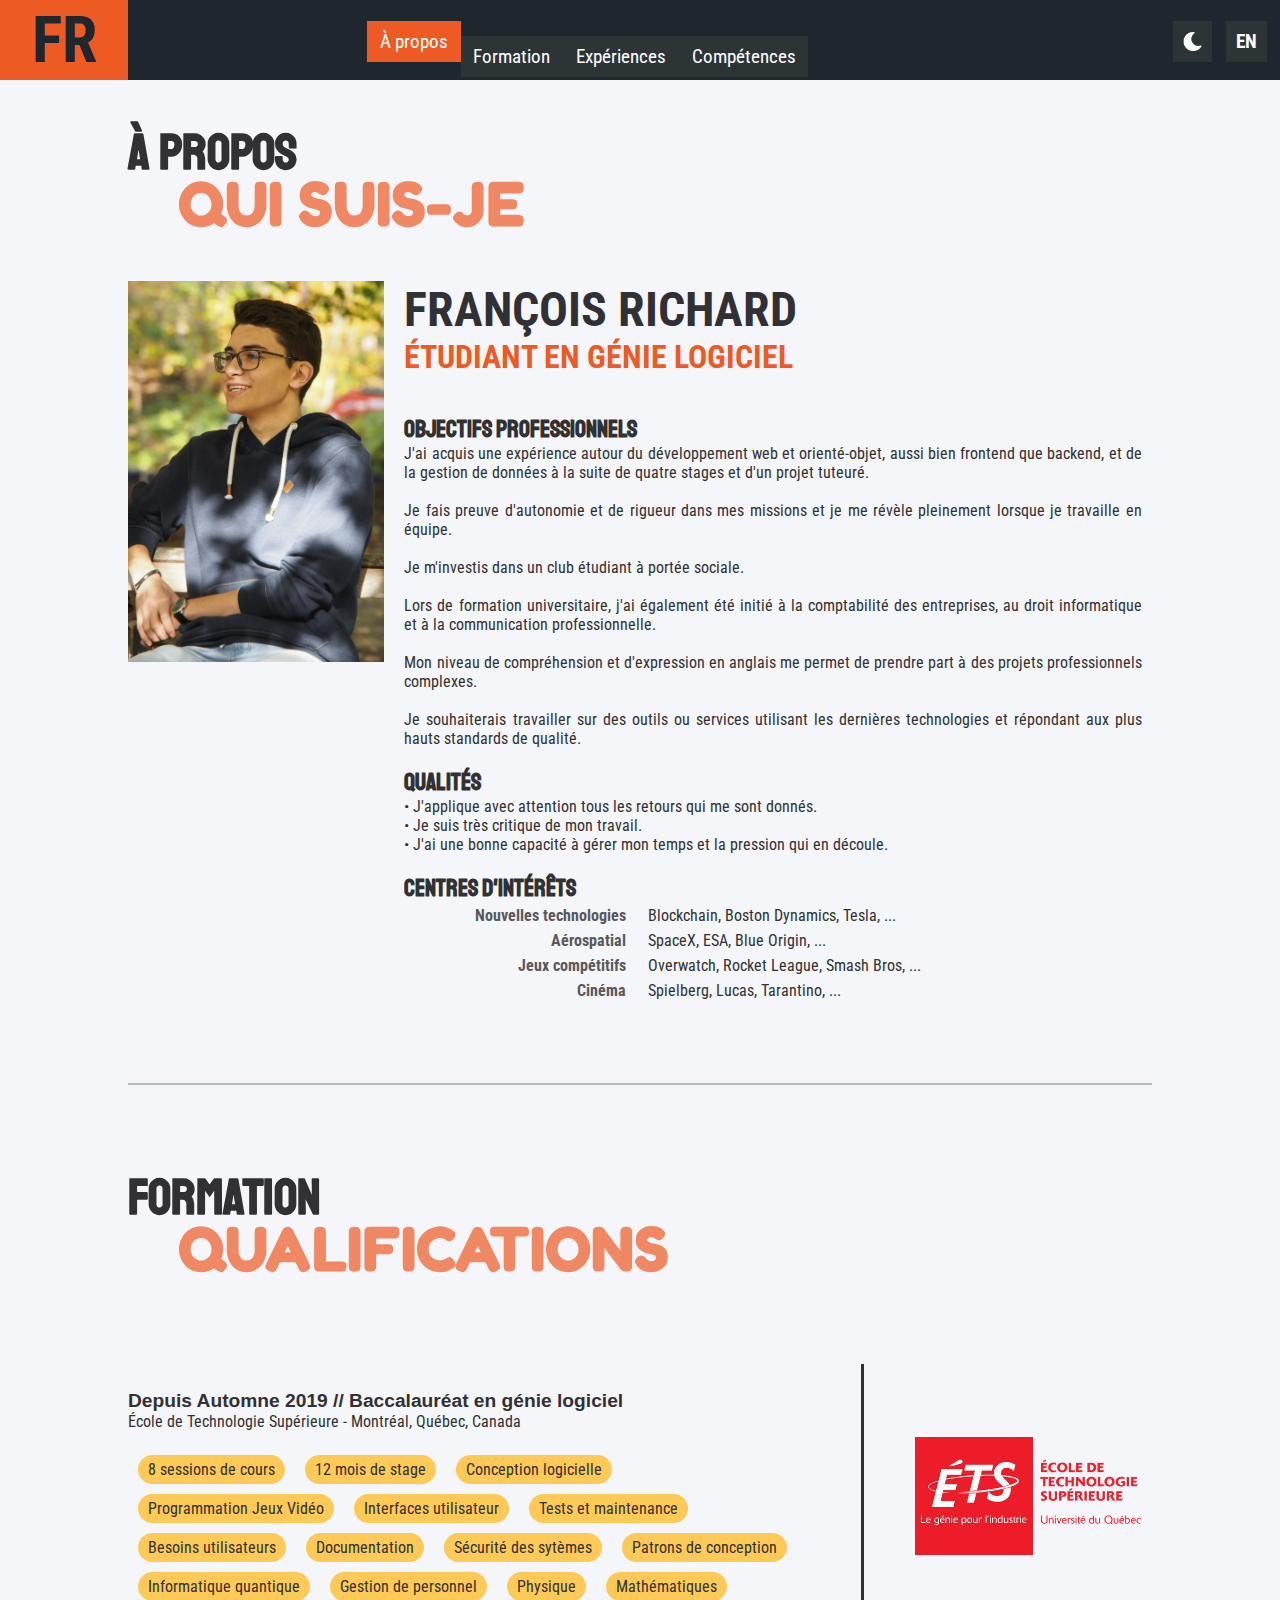
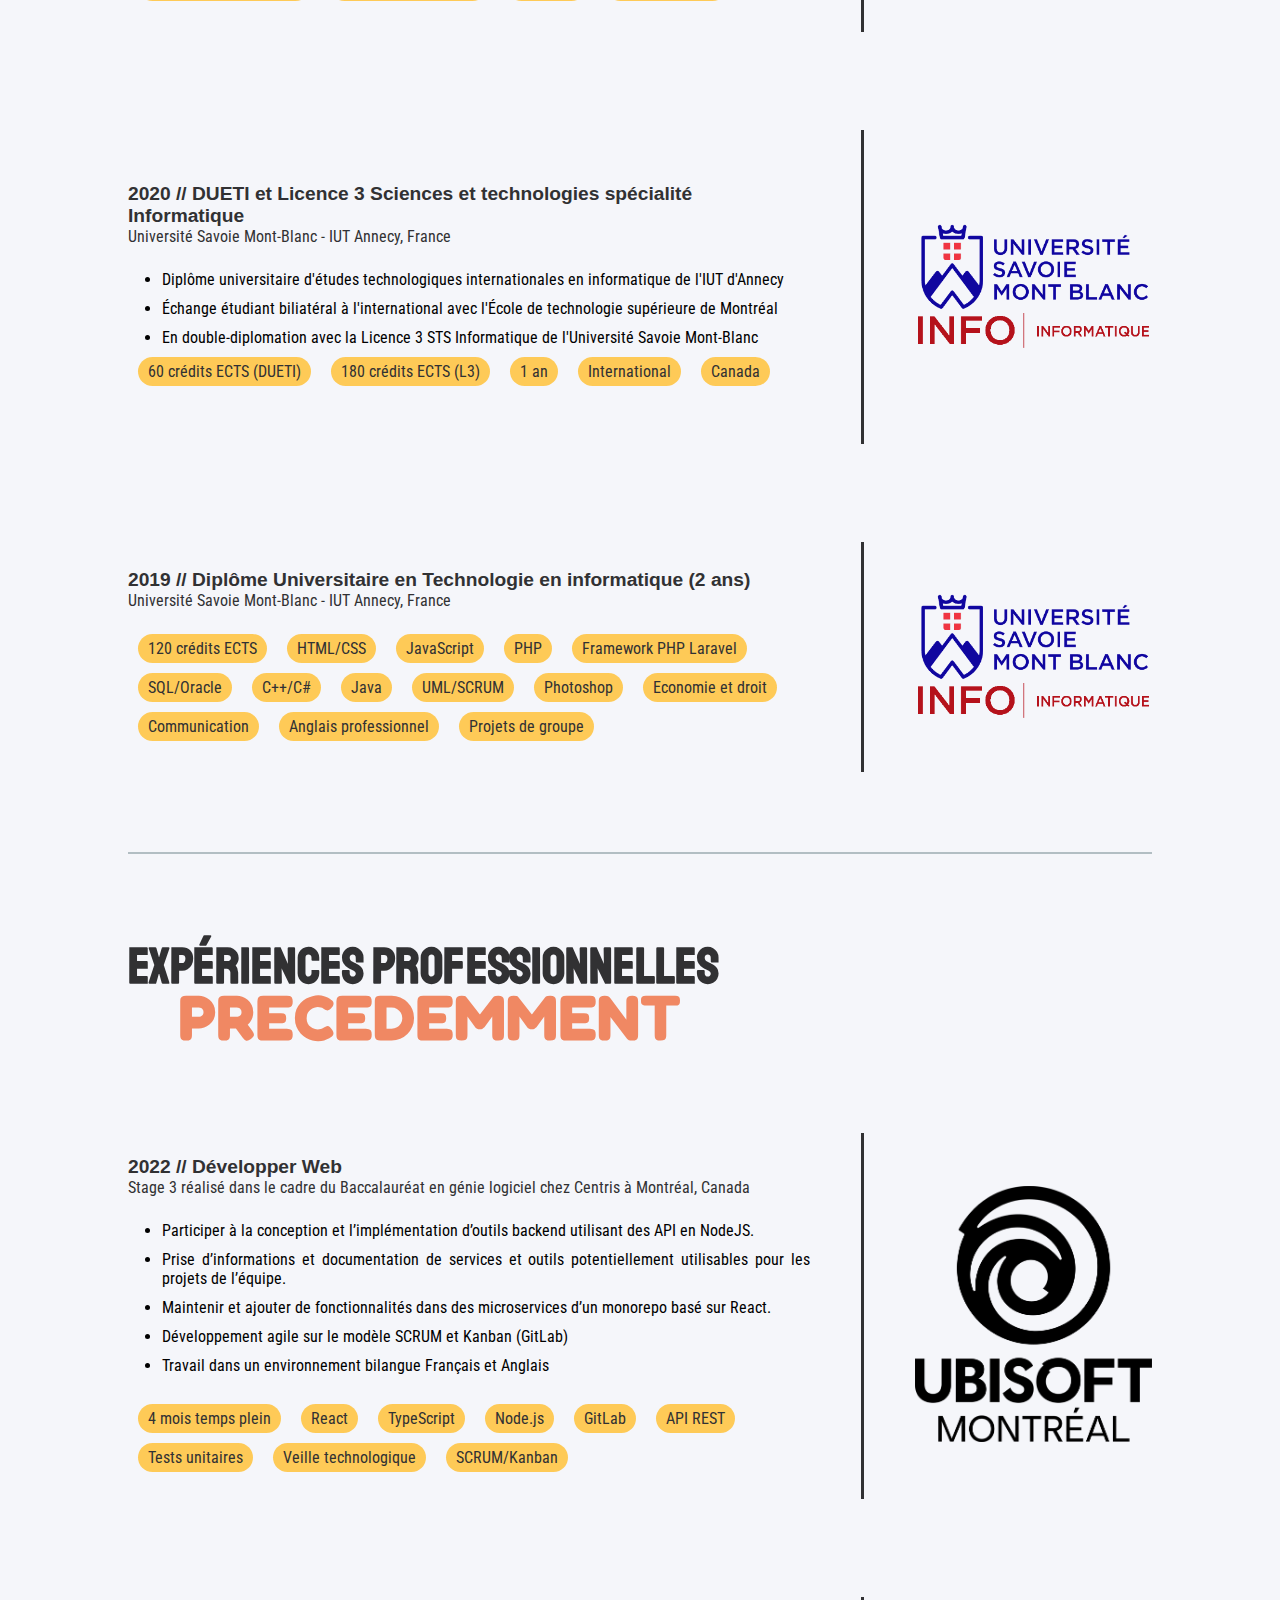
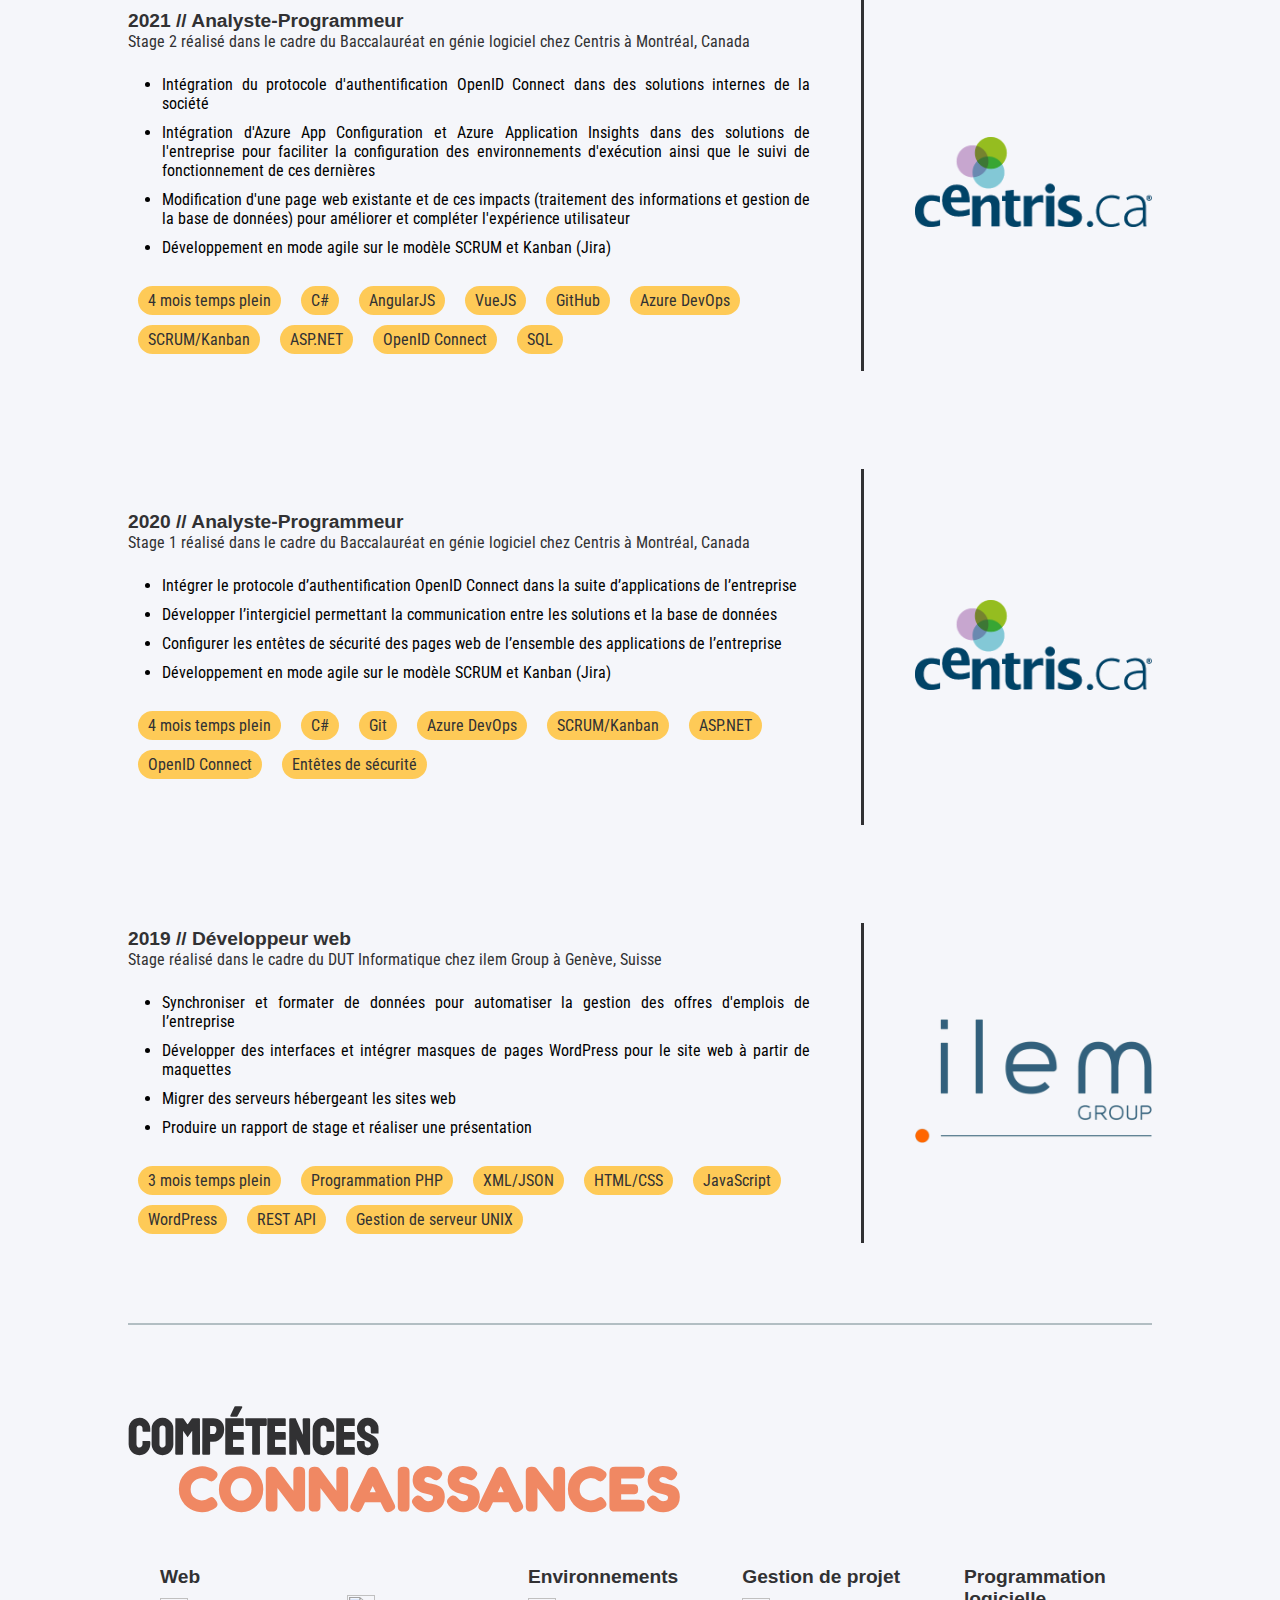
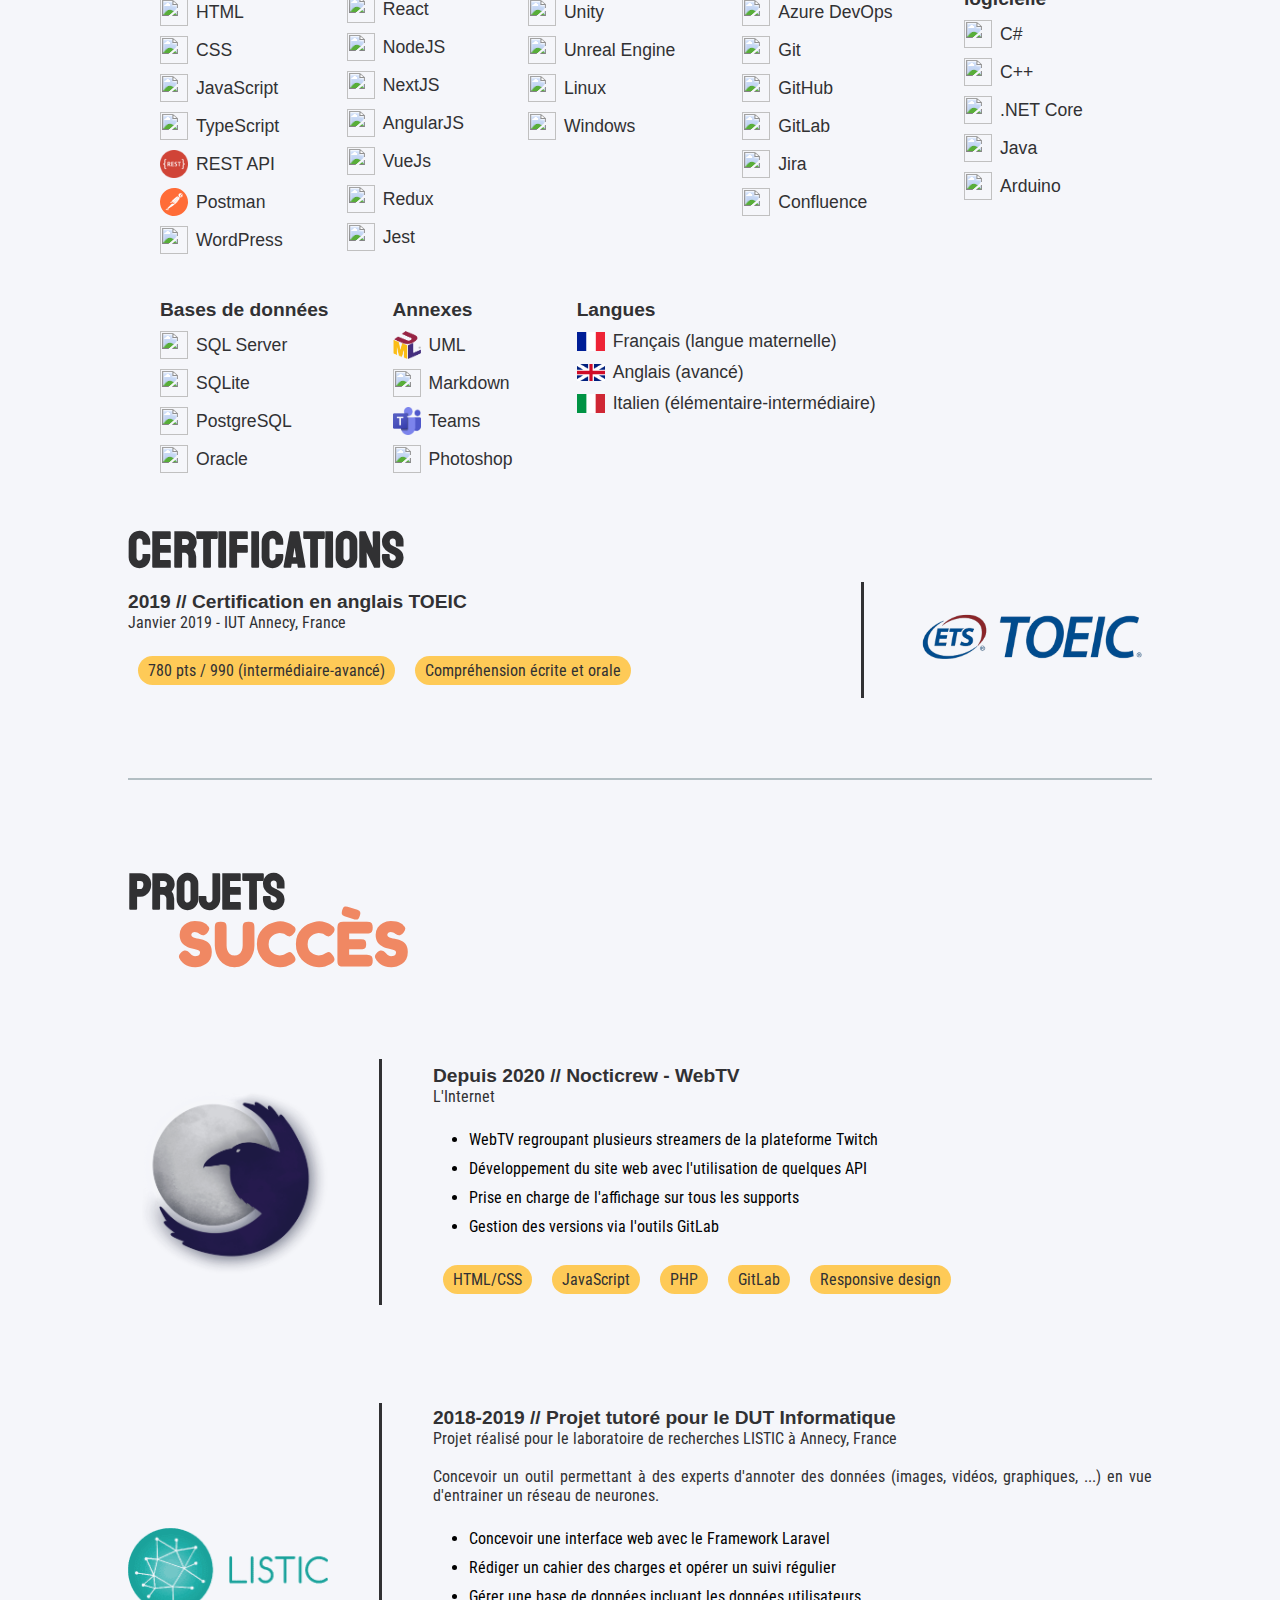
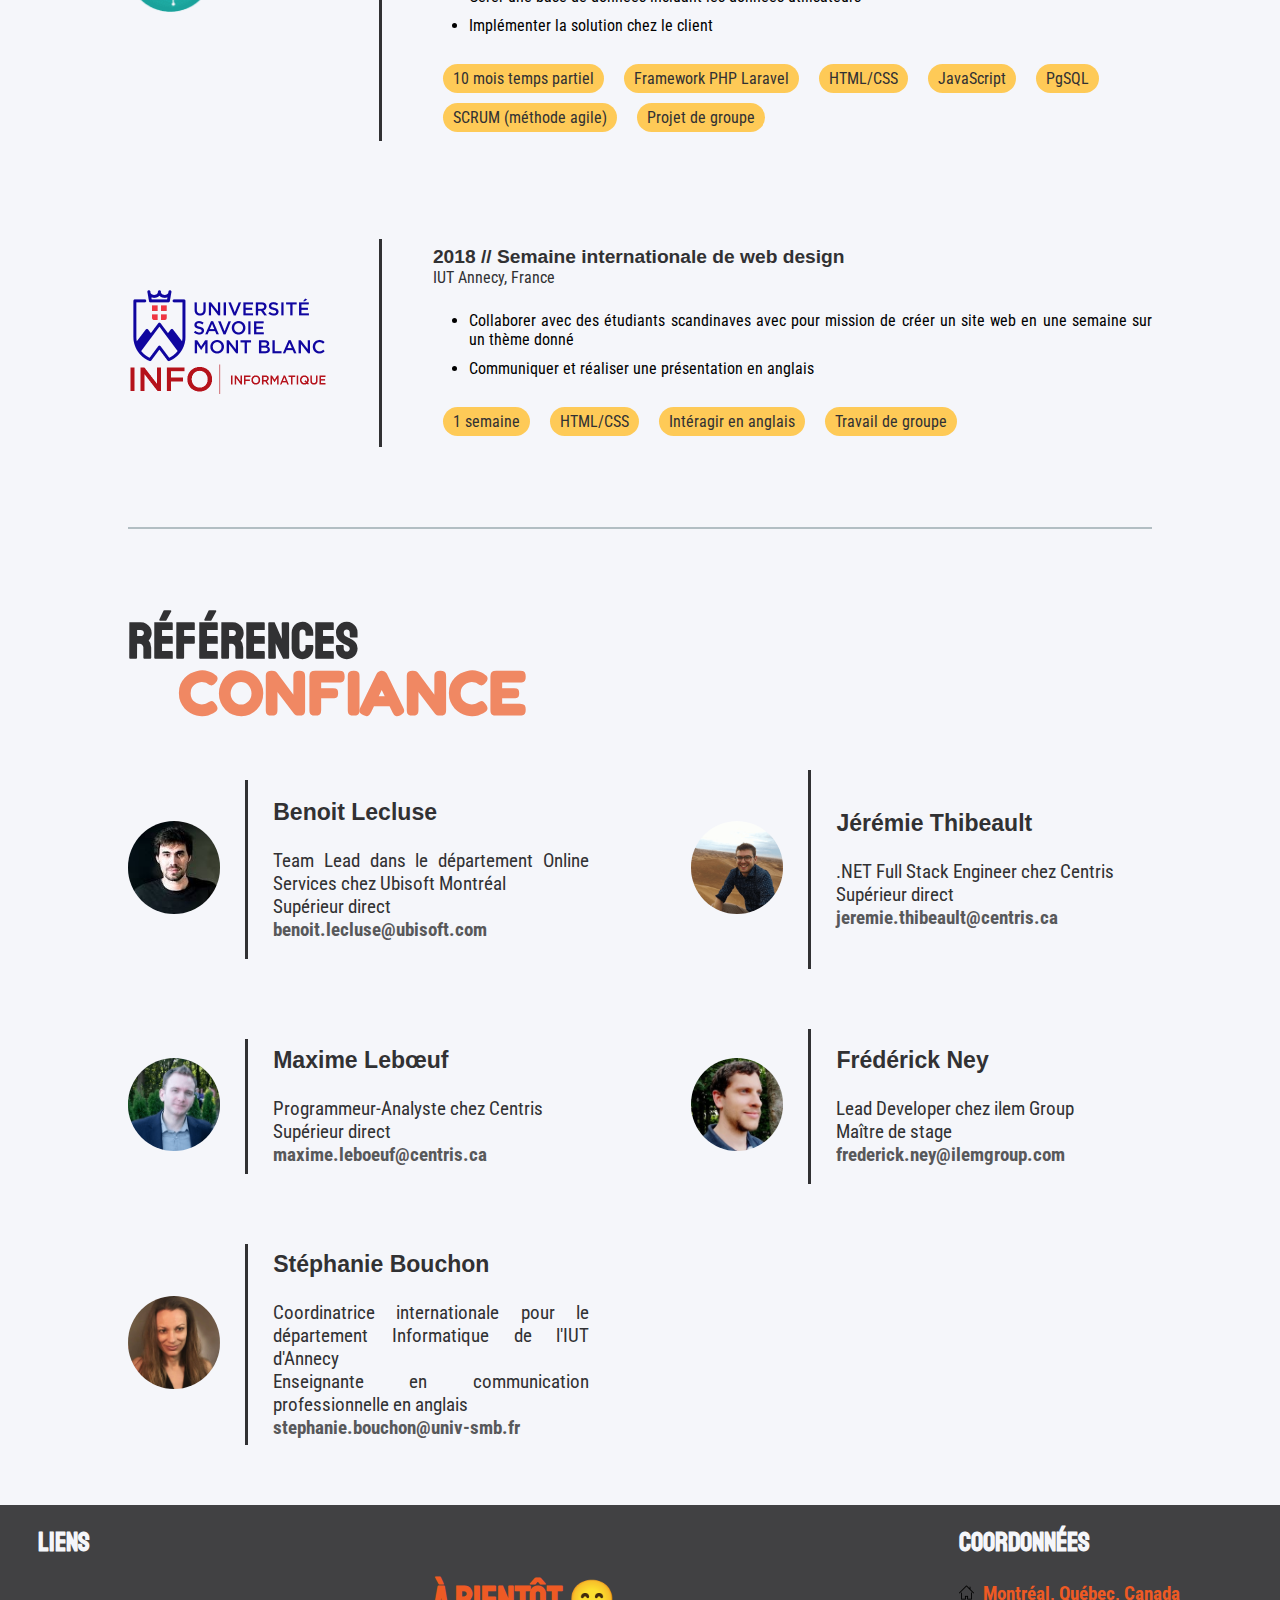
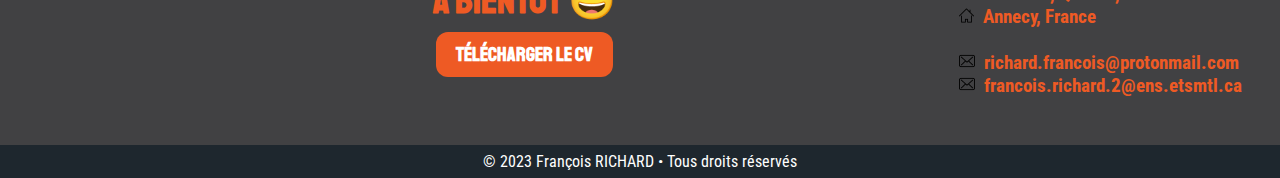
==== commit 6364d95b: "Update UI and remove overlay section" ====
--- a/index.html
+++ b/index.html
@@ -224,7 +224,7 @@
 		<!-- EXPERIENCES -->
 			<div class="part" id="experiencesPart">
 				<h2 class="name-content">EXPÉRIENCES PROFESSIONNELLES</h2>
-				<h3 class="name-content-bis">PRÉCÉDEMMENT</h3>
+				<h3 class="name-content-bis">PRECEDEMMENT</h3>
 				<!-- Ubisoft intership -->
 				<br><br>
 				<div class="paragraph">
@@ -732,89 +732,95 @@
 		<div class="part" id="referencesPart">
 			<h2 class="name-content">RÉFÉRENCES</h2>
 			<h3 class="name-content-bis">CONFIANCE</h3>
-		<!-- LECLUSE -->
-			<div class="paragraph">
-				<a target="_blank" href="https://www.linkedin.com/in/benoitlecluse/" class="para-img references-img" rel="noopener noreferrer"><img src="data/benoit_lecluse.jpg" alt="Photo & lien LinkedIn M.Lecluse" title="Vers Linkedin"></a>
-				<div class="para-bar"></div>
-				<div class="para-content references-content">
-					<h4 class="para-title">Benoit Lecluse</h4>
-					<br>
-					<p>Team Lead dans le département Online Services chez Ubisoft Montréal</p>	
-					<p>Supérieur direct</p>
-					<p class="references-mail unselectable">benoit.lecluse@ubisoft.com</p>
-				</div>
-			</div>
-		<!-- THIBEAULT -->
-			<div class="paragraph">
-				<a target="_blank" href="https://www.linkedin.com/in/jeremiethibeault/" class="para-img references-img" rel="noopener noreferrer"><img src="data/thibeault.png" alt="Photo & lien LinkedIn M.Thibeault" title="Vers Linkedin"></a>
-				<div class="para-bar"></div>
-				<div class="para-content references-content">
-					<h4 class="para-title">Jérémie Thibeault</h4>
-					<br>
-					<p>.NET Full Stack Engineer chez Centris</p>	
-					<p>Supérieur direct</p>
-					<p class="references-mail unselectable">jeremie.thibeault@centris.ca</p>
-				</div>
-			</div>
-		<!-- LEBOEUF -->
-			<div class="paragraph">
-				<a target="_blank" href="https://www.linkedin.com/in/maximeleboeuf/" class="para-img references-img" rel="noopener noreferrer"><img src="data/leboeuf.png" alt="Photo & lien LinkedIn M.Lebœuf" title="Vers Linkedin"></a>
-				<div class="para-bar"></div>
-				<div class="para-content references-content">
-					<h4 class="para-title">Maxime Lebœuf</h4>
-					<br>
-					<p>Programmeur-Analyste chez Centris</p>	
-					<p>Supérieur direct</p>
-					<p class="references-mail unselectable">maxime.leboeuf@centris.ca</p>
-				</div>
-			</div>
-		<!-- NEY -->
-			<div class="paragraph">
-				<a target="_blank" href="https://www.linkedin.com/in/frederick-ney/" class="para-img references-img" rel="noopener noreferrer"><img src="data/ney.jpg" alt="Photo & lien LinkedIn M.Ney" title="Vers Linkedin"></a>
-				<div class="para-bar"></div>
-				<div class="para-content references-content">
-					<h4 class="para-title">Frédérick Ney</h4>
-					<br>
-					<p>Lead Developer chez ilem Group</p>	
-					<p>Maître de stage</p>
-					<p class="references-mail unselectable">frederick.ney@ilemgroup.com</p>
-				</div>
-			</div>
-		<!-- BOUCHON -->
-			<div class="paragraph">
-				<a target="_blank" href="https://www.linkedin.com/in/stephanie-bouchon-84988587/" class="para-img references-img" rel="noopener noreferrer"><img src="data/bouchon.jpg" alt="Photo & lien LinkedIn Mme.Bouchon" title="Vers LinkedIn"></a>
-				<div class="para-bar"></div>
-				<div class="para-content references-content">
-					<h4 class="para-title">Stéphanie Bouchon</h4>
-					<br>
-					<p>Coordinatrice internationale pour le département Informatique de l'IUT d'Annecy</p>	
-					<p>Enseignante en communication professionnelle en anglais</p>
-					<p class="references-mail unselectable">stephanie.bouchon@univ-smb.fr</p>
-				</div>
-			</div>
-		<!-- DAMAS -->
-			<!-- <div class="paragraph">
-				<a target="_blank" href="https://www.linkedin.com/in/luc-damas-0b67731/" class="para-img references-img" rel="noopener noreferrer"><img src="data/damas.jpg" alt="Photo & lien LinkedIn M.Damas" title="Vers LinkedIn"></a>
-				<div class="para-bar"></div>
-				<div class="para-content references-content">
-					<h4 class="para-title">Luc Damas</h4>
-					<br>
-					<p>Maître de conférences à l'Université Savoie Mont-Blanc</p>
-					<p>Enseignant en développement web</p>
-					<p class="references-mail unselectable">luc.damas@univ-smb.fr</p>
-				</div>
-			</div> -->
+			<div class="references-items">
+			<!-- LECLUSE -->
+				<div class="paragraph reference-paraph">
+					<a target="_blank" href="https://www.linkedin.com/in/benoitlecluse/" class="para-img references-img" rel="noopener noreferrer"><img src="data/benoit_lecluse.jpg" alt="Photo & lien LinkedIn M.Lecluse" title="Vers Linkedin"></a>
+					<div class="para-bar"></div>
+					<div class="para-content references-content">
+						<h4 class="para-title">Benoit Lecluse</h4>
+						<br>
+						<p>Team Lead dans le département Online Services chez Ubisoft Montréal</p>	
+						<p>Supérieur direct</p>
+						<p class="references-mail unselectable">benoit.lecluse@ubisoft.com</p>
+					</div>
+				</div>
+			<!-- THIBEAULT -->
+				<div class="paragraph reference-paraph">
+					<a target="_blank" href="https://www.linkedin.com/in/jeremiethibeault/" class="para-img references-img" rel="noopener noreferrer"><img src="data/thibeault.png" alt="Photo & lien LinkedIn M.Thibeault" title="Vers Linkedin"></a>
+					<div class="para-bar"></div>
+					<div class="para-content references-content">
+						<h4 class="para-title">Jérémie Thibeault</h4>
+						<br>
+						<p>.NET Full Stack Engineer chez Centris</p>	
+						<p>Supérieur direct</p>
+						<p class="references-mail unselectable">jeremie.thibeault@centris.ca</p>
+					</div>
+				</div>
+			<!-- LEBOEUF -->
+				<div class="paragraph reference-paraph">
+					<a target="_blank" href="https://www.linkedin.com/in/maximeleboeuf/" class="para-img references-img" rel="noopener noreferrer"><img src="data/leboeuf.png" alt="Photo & lien LinkedIn M.Lebœuf" title="Vers Linkedin"></a>
+					<div class="para-bar"></div>
+					<div class="para-content references-content">
+						<h4 class="para-title">Maxime Lebœuf</h4>
+						<br>
+						<p>Programmeur-Analyste chez Centris</p>	
+						<p>Supérieur direct</p>
+						<p class="references-mail unselectable">maxime.leboeuf@centris.ca</p>
+					</div>
+				</div>
+			<!-- NEY -->
+				<div class="paragraph reference-paraph">
+					<a target="_blank" href="https://www.linkedin.com/in/frederick-ney/" class="para-img references-img" rel="noopener noreferrer"><img src="data/ney.jpg" alt="Photo & lien LinkedIn M.Ney" title="Vers Linkedin"></a>
+					<div class="para-bar"></div>
+					<div class="para-content references-content">
+						<h4 class="para-title">Frédérick Ney</h4>
+						<br>
+						<p>Lead Developer chez ilem Group</p>	
+						<p>Maître de stage</p>
+						<p class="references-mail unselectable">frederick.ney@ilemgroup.com</p>
+					</div>
+				</div>
+			<!-- BOUCHON -->
+				<div class="paragraph reference-paraph">
+					<a target="_blank" href="https://www.linkedin.com/in/stephanie-bouchon-84988587/" class="para-img references-img" rel="noopener noreferrer"><img src="data/bouchon.jpg" alt="Photo & lien LinkedIn Mme.Bouchon" title="Vers LinkedIn"></a>
+					<div class="para-bar"></div>
+					<div class="para-content references-content">
+						<h4 class="para-title">Stéphanie Bouchon</h4>
+						<br>
+						<p>Coordinatrice internationale pour le département Informatique de l'IUT d'Annecy</p>	
+						<p>Enseignante en communication professionnelle en anglais</p>
+						<p class="references-mail unselectable">stephanie.bouchon@univ-smb.fr</p>
+					</div>
+				</div>
+			<!-- DAMAS -->
+				<!-- <div class="paragraph reference-paraph">
+					<a target="_blank" href="https://www.linkedin.com/in/luc-damas-0b67731/" class="para-img references-img" rel="noopener noreferrer"><img src="data/damas.jpg" alt="Photo & lien LinkedIn M.Damas" title="Vers LinkedIn"></a>
+					<div class="para-bar"></div>
+					<div class="para-content references-content">
+						<h4 class="para-title">Luc Damas</h4>
+						<br>
+						<p>Maître de conférences à l'Université Savoie Mont-Blanc</p>
+						<p>Enseignant en développement web</p>
+						<p class="references-mail unselectable">luc.damas@univ-smb.fr</p>
+					</div>
+				</div> -->
+			</div>
 		</div>
 
 	<!-- FOOTER -->
 		<footer>
 			<div id="links">
 				<h4 id="links_title">LIENS</h4>
-				<a href="https://www.linkedin.com/in/francois-richard/" target="_blank" class="social" id="linkedin" rel="noopener noreferrer"><img src="data/linkedin.png" alt="Lien LinkedIn" title="Vers LinkedIn"></a>
-				<!-- <a href="https://twitter.com/smfosdihfsdfusdhdfli" target="_blank" class="social" id="twitter" rel="noopener noreferrer"><img src="data/twitter.png" alt="Lien Twitter" title="Vers Twitter"></a>	  -->
+				<a href="https://www.linkedin.com/in/francois-richard/" target="_blank" class="social" id="linkedin" rel="noopener noreferrer"><img src="data/linkedin.png" alt="LinkedIn" title="LinkedIn"></a>
+				<a href="https://github.com/FrancoisRchrd" target="_blank" class="social" id="github" rel="noopener noreferrer"><img src="https://cdn.jsdelivr.net/gh/devicons/devicon/icons/github/github-original.svg" alt="GitHub" title="GitHub"></a>	 
 			</div>
 			<div id="soon">
-				<p>À bientôt 😄</p>
+				<p>
+					<span>À BIENTÔT 😄</span>
+					<br>
+					<a class="btn-cv" href="data/Francois_RICHARD_CV_CA-fr.pdf" target="_blank" rel="noopener noreferrer">Télécharger le CV</a>
+				</p>
 			</div>
 			<div id="coord">
 				<h4 id="coord_title">COORDONNÉES</h4>
--- a/css/style.css
+++ b/css/style.css
@@ -204,10 +204,11 @@
 
 /*OVERLAY*/
 	.overlay{
+		display: none;
 		order: 1;
 		top: 80px;
 		left: 0px;
-		width: 40vw;
+		width: 0;
 		height: 100vh;
 	}
 	.overlay>img{
@@ -255,11 +256,12 @@
 	.content{
 		order: 2;
 		position: relative;
-		width: 60vw;
+		width: 100vw;
 		height: 100vh;
+		padding: 0;
 	}
 	.part{
-		width: 90%;
+		width: 80%;
 		margin: auto;
 		z-index: 10;
 	}
@@ -274,7 +276,7 @@
 	.name-content-bis{
 		position: relative;
 		width: 70%;
-		margin: -40px 0px 40px 40px;
+		margin: -20px 0px 40px 50px;
 		font-family: 'Fredoka One', sans-serif;
 		font-size: 4em;
 		color: #ee5a24;
@@ -285,7 +287,7 @@
 
 /*ABOUT*/
 	#about, #a-propos{ 
-		padding-top: 80px; 
+		padding-top: 120px; 
 		text-align: justify;
 		font-size: 1em;
 	}
@@ -299,10 +301,12 @@
 		height: auto;
 	}
 	.about_name{
-		color: grey;
-		font-size: 2.5em;
+		color: #313135;
+		font-weight: bolder;
+		font-size: 3em;
 	}
 	.about_function{
+		color: #ee5a24;
 		font-size: 2em;
 		text-align: left;
 	}
@@ -437,7 +441,8 @@
 	}
 	.skills-category{
 		display: inline-block;
-		margin-right: 25px;
+		margin-right: 2.5vw;
+		margin-left: 2.5vw;
 		margin-bottom: 35px;
 	}
 	.skills-item{
@@ -532,6 +537,15 @@
 
 
 /*REFERENCES*/
+	.references-items{
+		display: flex;
+		flex-wrap: wrap;
+		justify-content: space-between;
+	}
+    .reference-paraph{
+		width: 45%;
+		font-size: 1em;
+	}
 	.references-img{ width: 20%; }
 	.references-img>img{
 		border-radius: 90%;
@@ -571,7 +585,7 @@
 		-o-transition: 1.5s ease;
 		transition: 1.5s ease;
 	}
-	.social>img{
+	.social>img, .social>i{
 		width: 100%;
 		height: 100%;
 	}
@@ -580,14 +594,29 @@
 	#coord_title, #links_title{
 		font-size: 1.4em;
 		font-family: 'Staatliches', sans-serif; 
-		color: #747d8c !important; 
-	}
-	#coord>p,#soon>p{ color: #ee5a24 !important; }
-	#soon{ height: auto; }
+		color: #f5f6fa !important; 
+	}
+	#coord>p,#soon>p, #soon>p>span{ color: #ee5a24 !important; font-weight: 700;}
+	#soon{ height: auto; align-items: center; }
 	#soon>p{
 		text-align: center;
 		font-family: 'Staatliches', sans-serif;
 		font-size: 2em;
+	}
+	.btn-cv {
+		-webkit-border-radius: 12;
+		-moz-border-radius: 12;
+		border-radius: 12px;
+		color: #ffffff;
+		font-size: 20px;
+		background: #ee5a24;
+		padding: 10px 20px 10px 20px;
+		margin: auto;
+		text-decoration: none;
+	}
+	.btn-cv:hover {
+		background: #bb461c;
+		text-decoration: none;
 	}
 	#copyright{
 		position: relative;
@@ -720,6 +749,11 @@
 	}
 	#annotateME_demo>source{ width: 100%; }
 	/* FIN PROJECTS */
+
+	.reference-paraph{
+		width: 100%;
+		font-size: 1em;
+	}
 }
 
 @media screen and (max-width: 768px) {
@@ -730,9 +764,8 @@
 
 	.name-content{ font-size: 3em; }
 	.name-content-bis{
-		margin: -30px 0px 40px 20px;
+		margin: -10px 0px 20px 20px;
 		font-size: 2.5em;
-		opacity: 0.5;	
 	}
 
 	/* ABOUT */
@@ -818,9 +851,8 @@
 @media only screen and (max-width: 380px) {
 	.name-content{ font-size: 2.3em; }
 	.name-content-bis{
-		margin: -20px 0px 40px 0px;
-		font-size: 1.8em;
-		opacity: 0.5;	
+		margin: -10px 0px 10px 30px;
+		font-size: 1.8em;	
 	}
 	#coord{ font-size: 0.6em; }
 }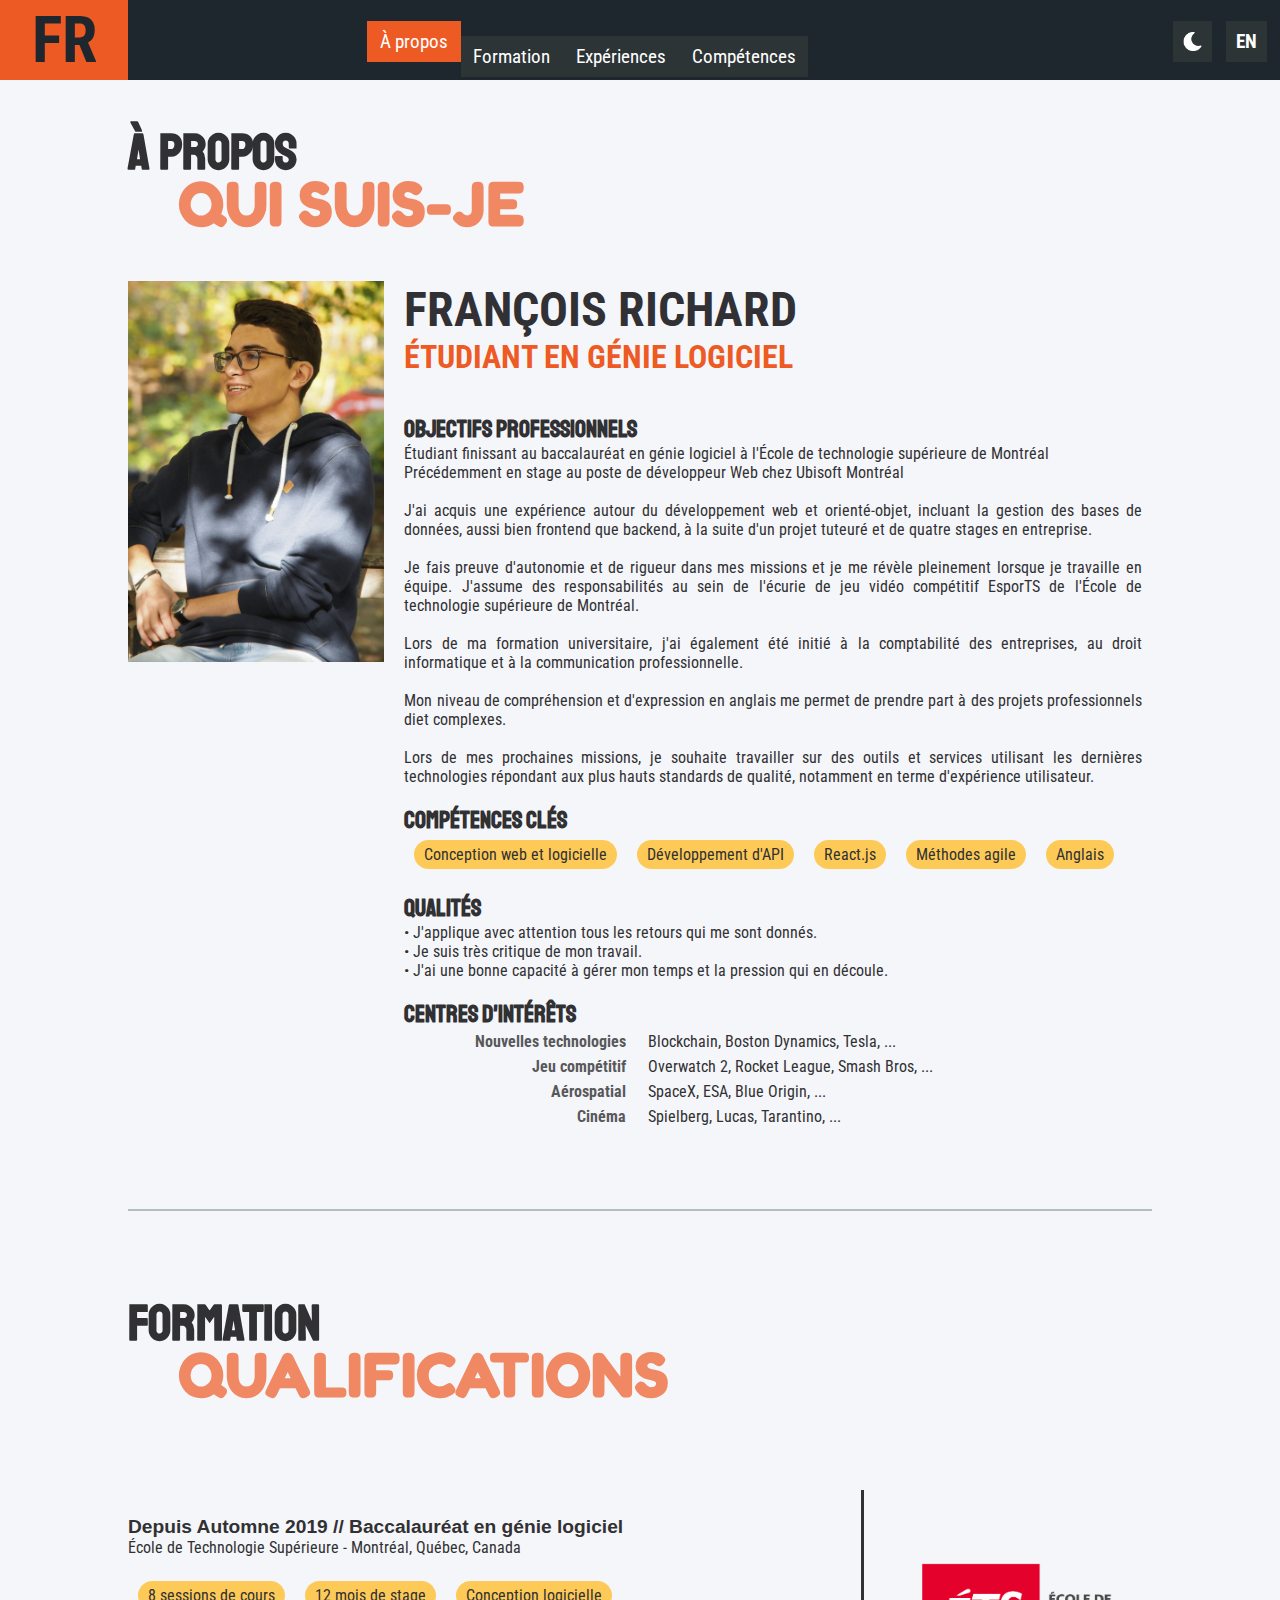
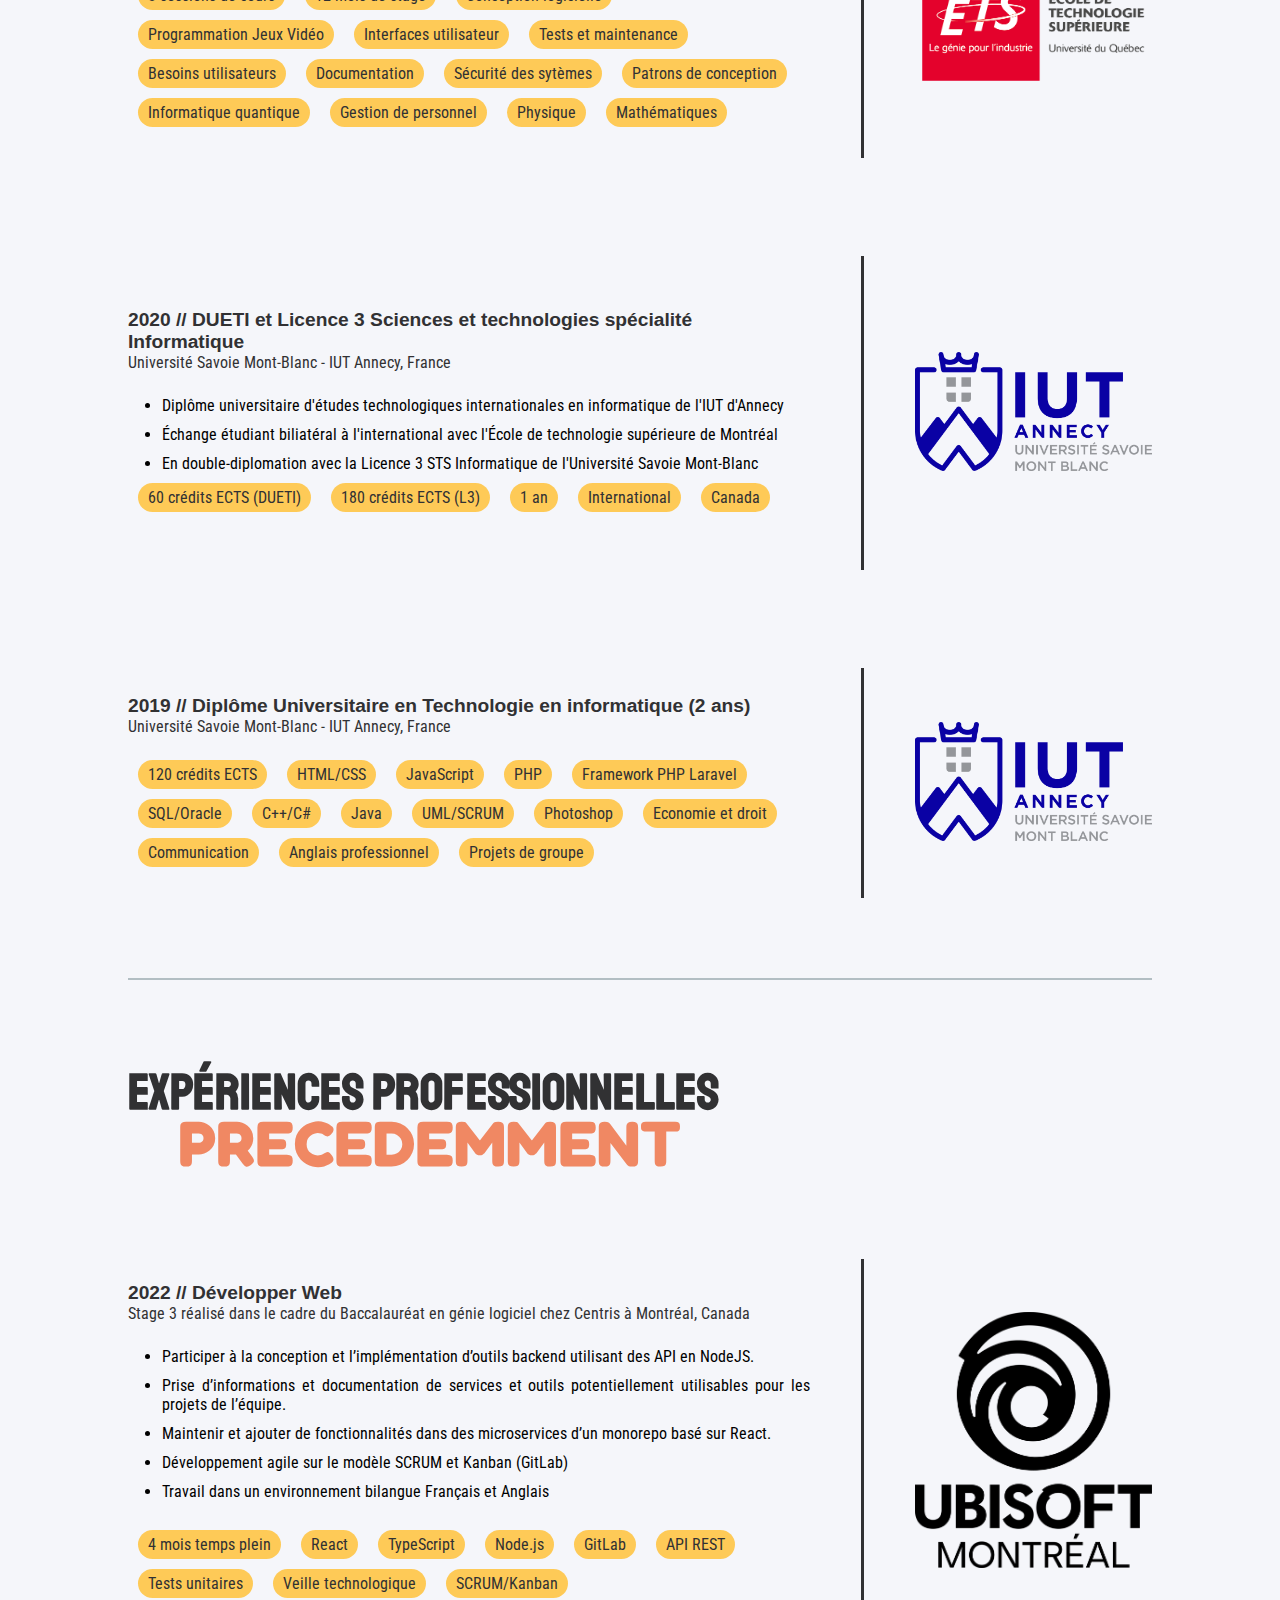
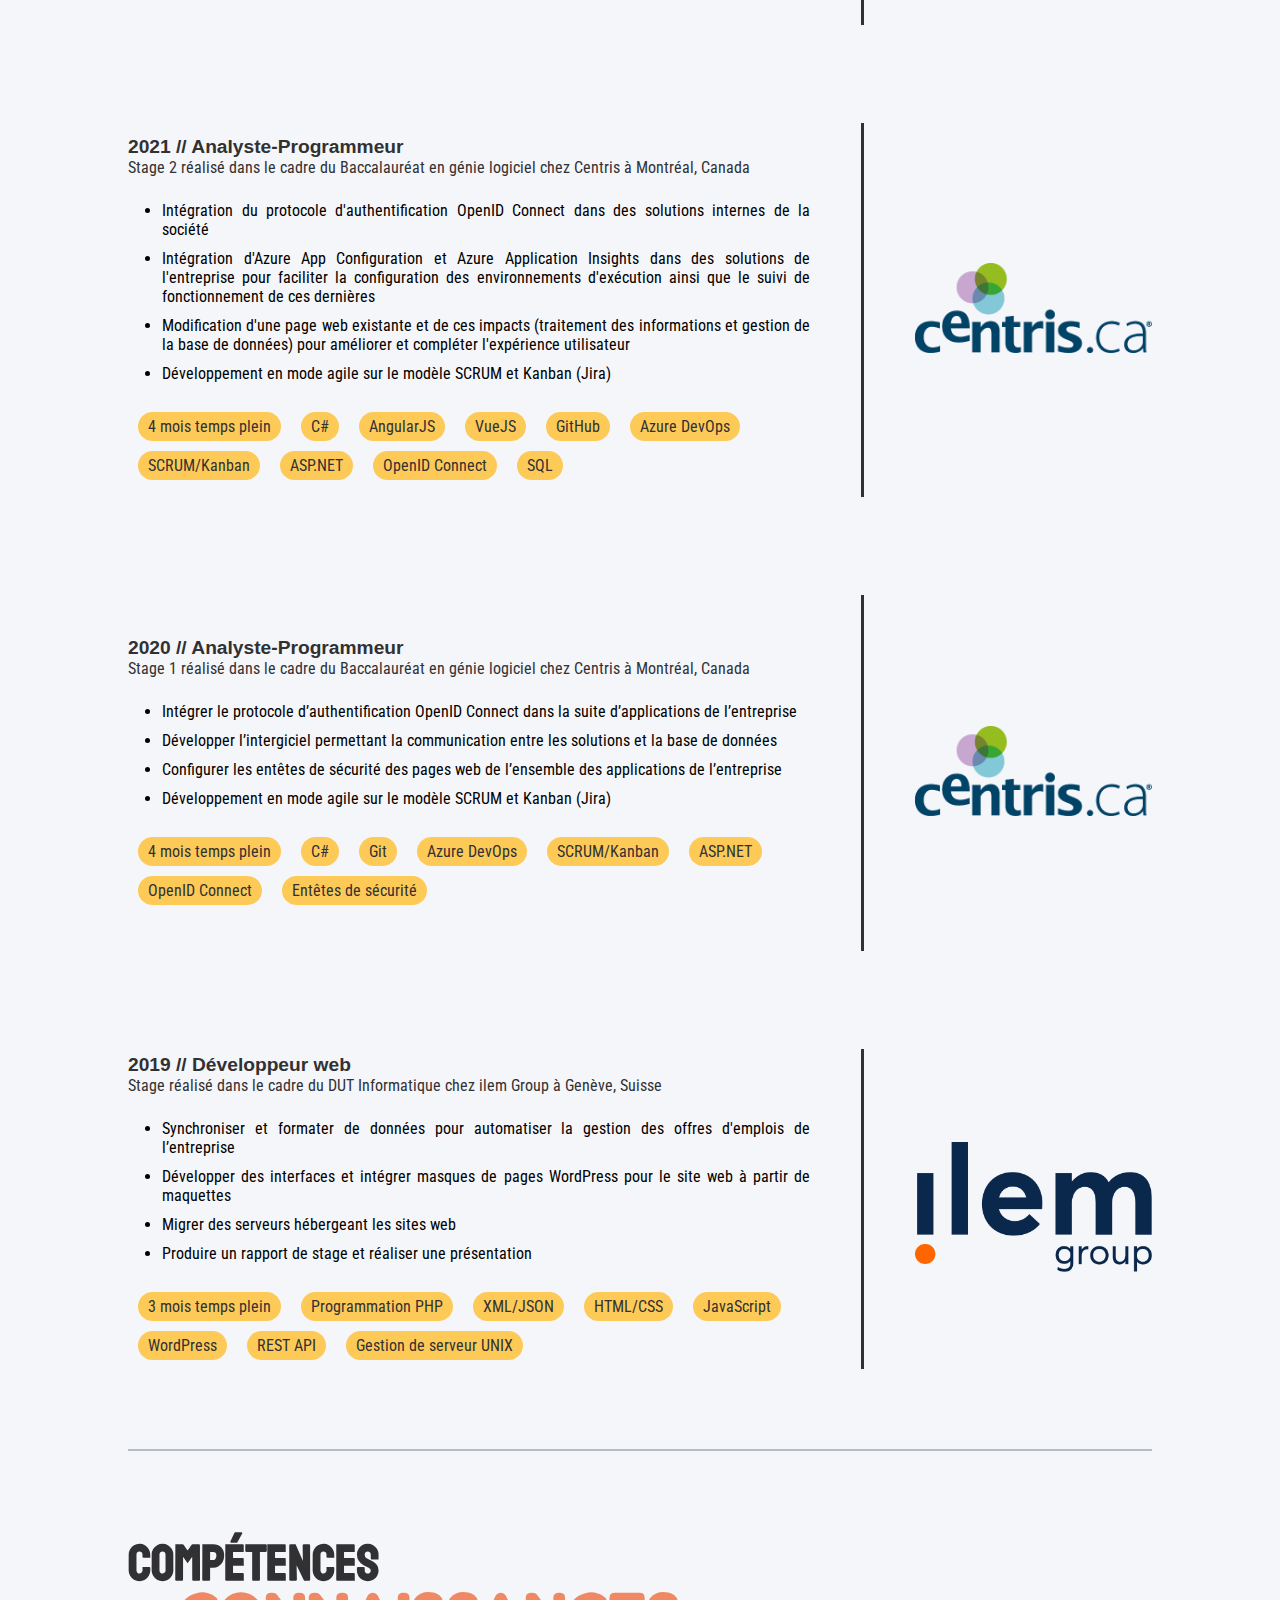
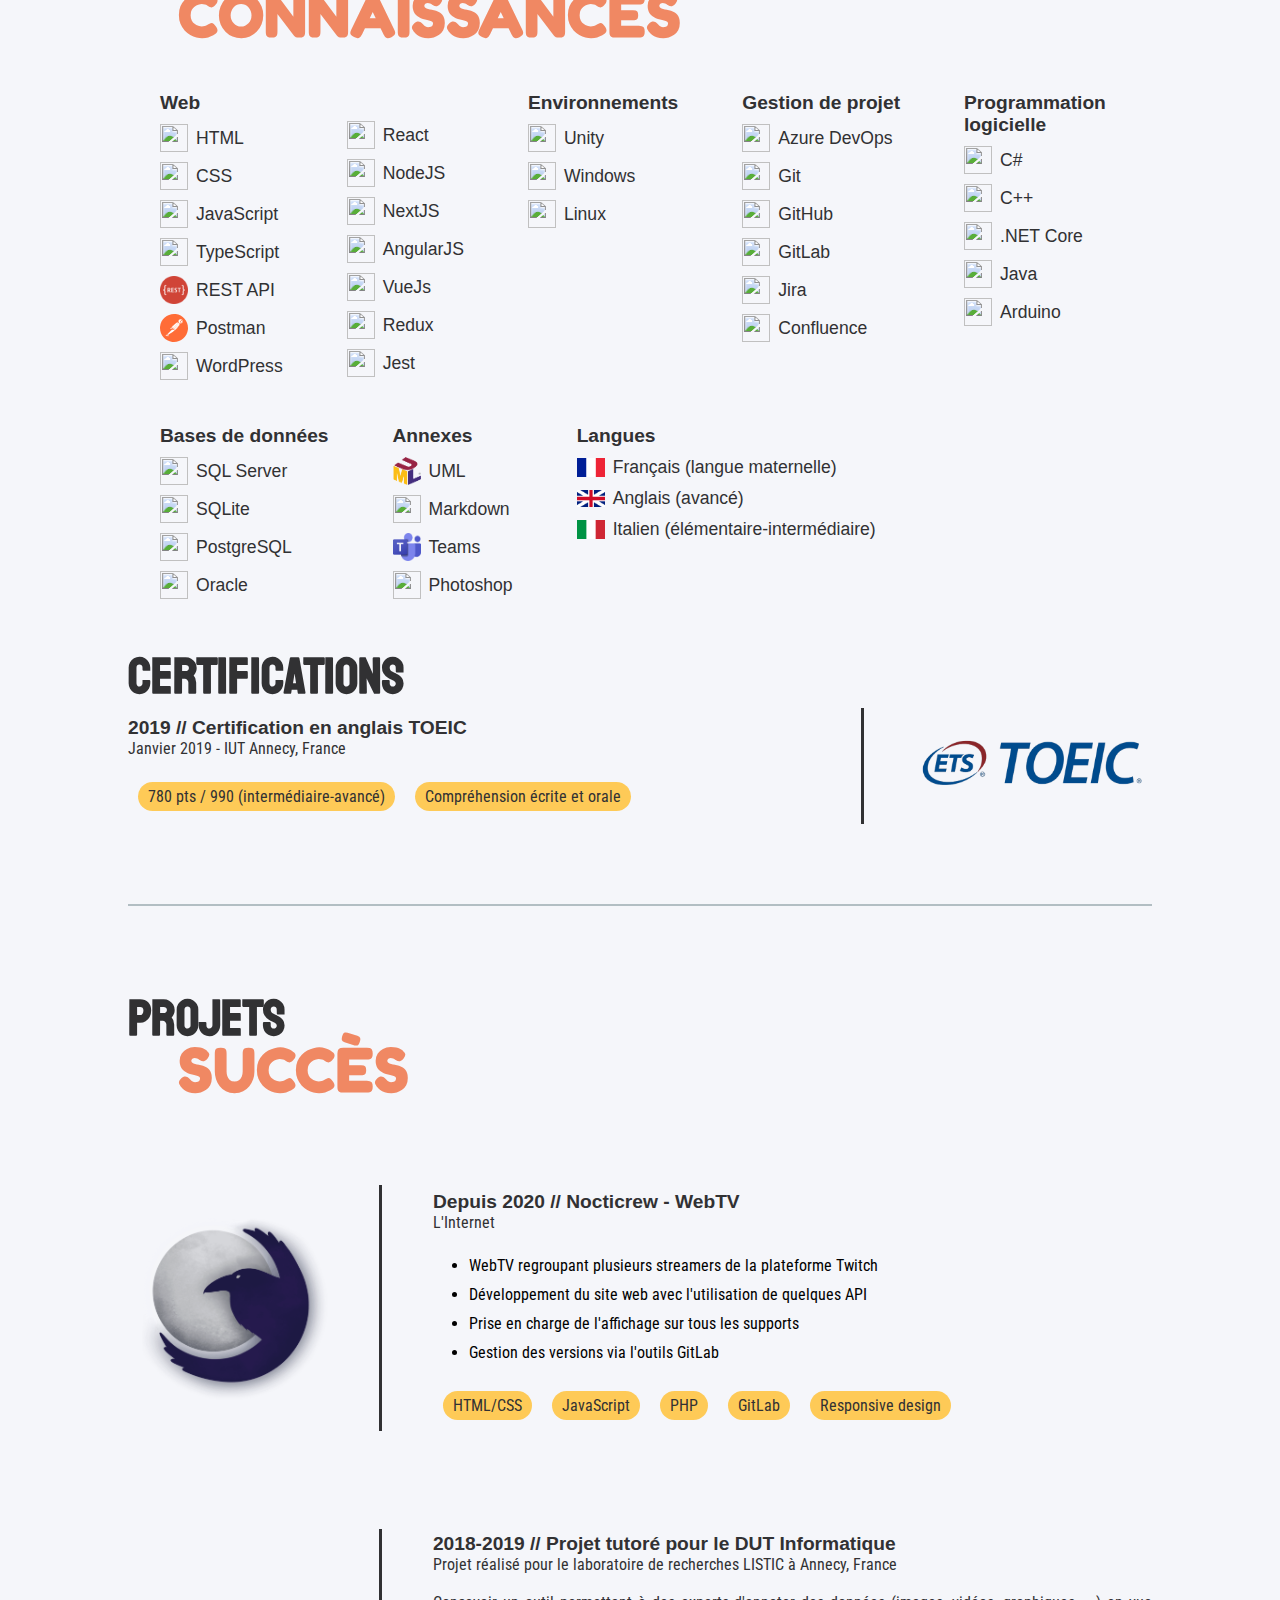
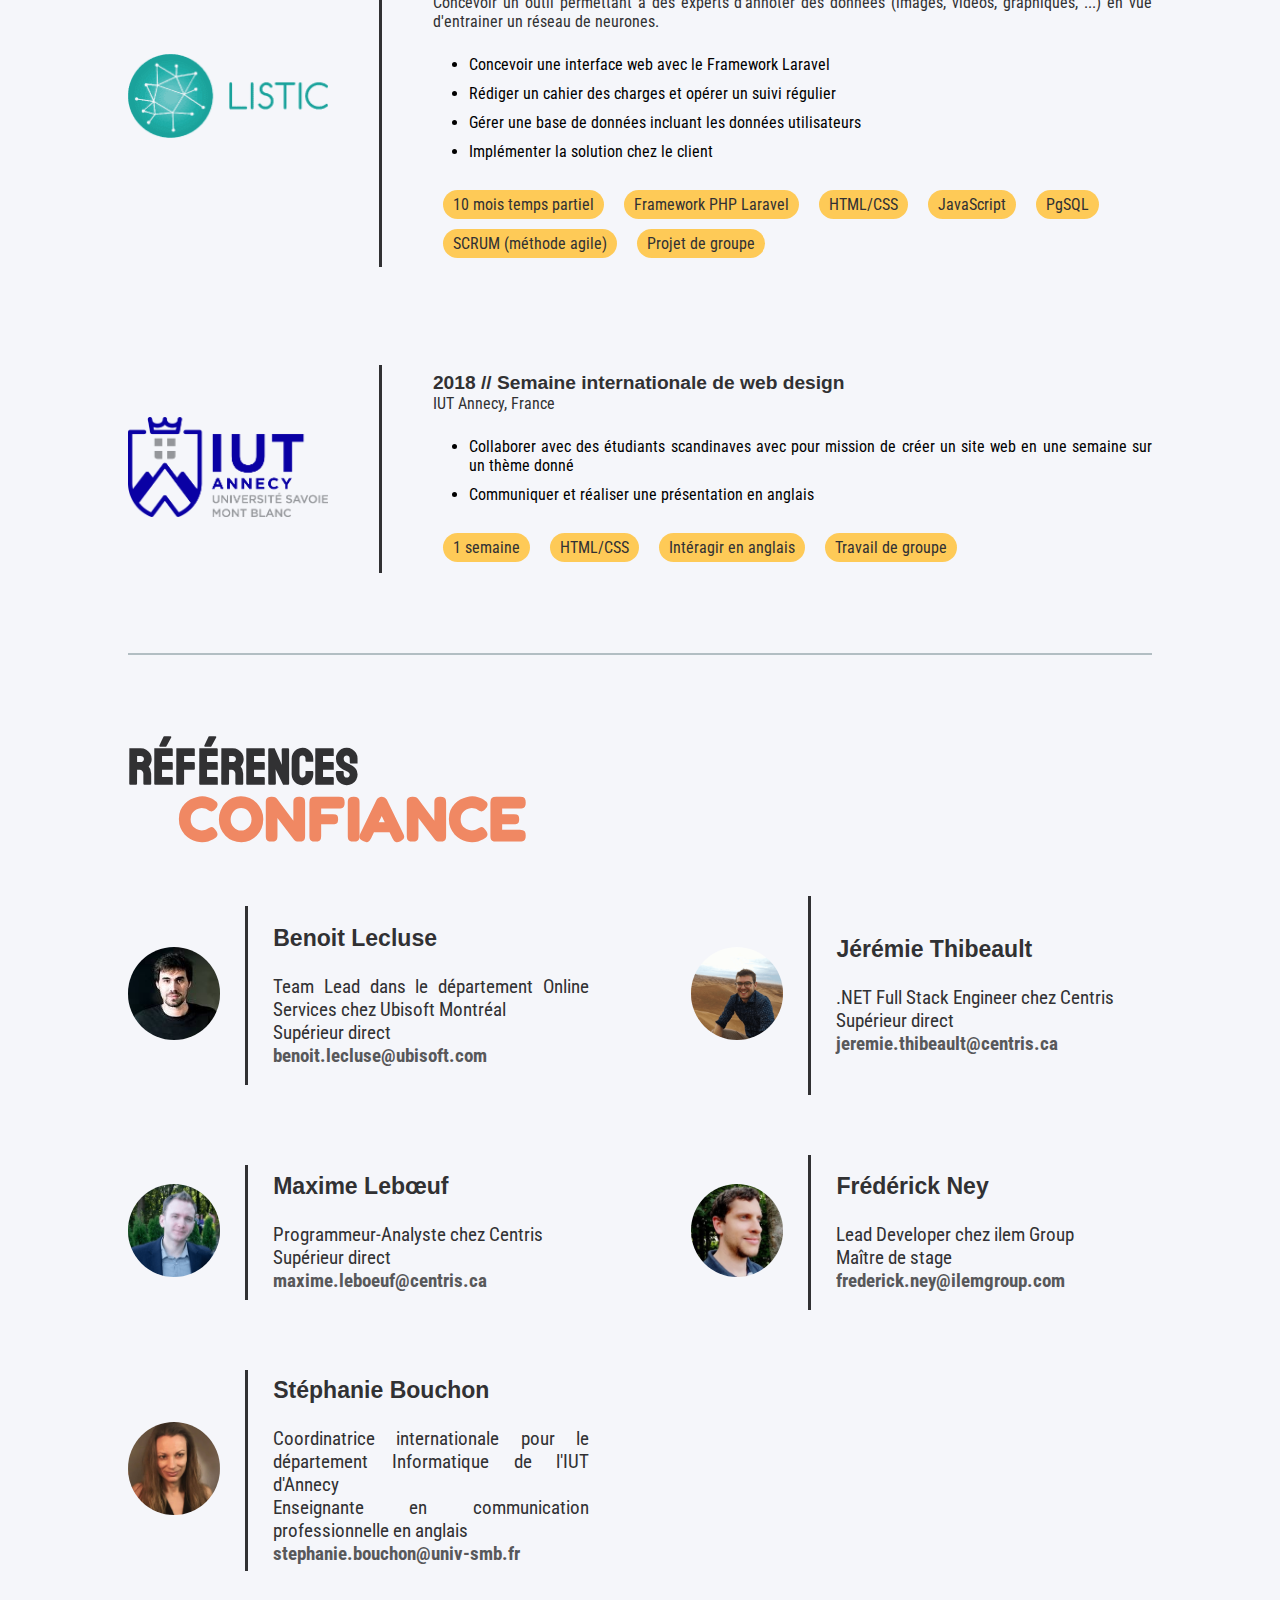
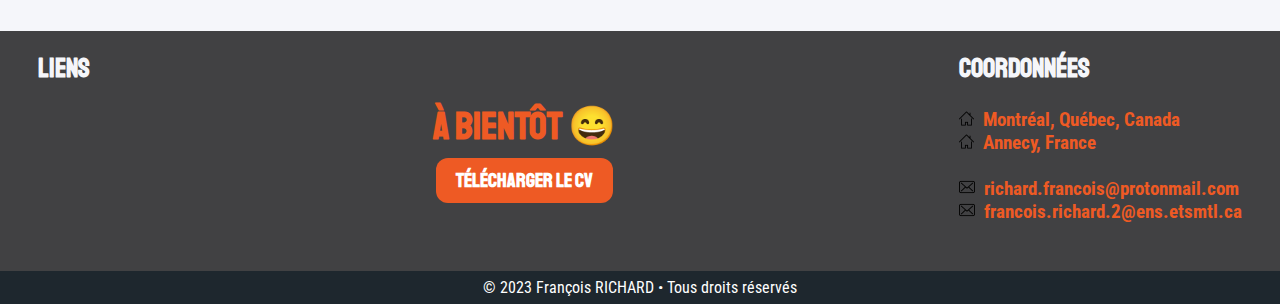
==== commit 6707a57e: "Update content and fix dark mode" ====
--- a/index.html
+++ b/index.html
@@ -14,13 +14,13 @@
 
 	<!-- HTML Meta Tags -->
 	<title>François RICHARD - Étudiant en génie logiciel à l'ÉTS Montréal</title>
-	<meta name="description" content="Développement et conception web/logiciel, Gestion base de données et Anglais professionnel. Je suis très intéressé par l'optimisation de l'expérience utilisateur.">
+	<meta name="description" content="Développement et conception web/logiciel, Gestion base de données et Anglais professionnel. Je souhaite travailler sur des outils et services utilisant les dernières technologies répondant aux plus hauts standards de qualité, notamment en terme d'expérience utilisateur.">
 
 	<!-- Facebook Meta Tags -->
 	<meta property="og:url" content="https://francois-richard.fr/">
 	<meta property="og:type" content="website">
 	<meta property="og:title" content="François RICHARD - Étudiant en génie logiciel à l'ÉTS Montréal">
-	<meta property="og:description" content="Développement et conception web/logiciel, Gestion base de données et Anglais professionnel. Je suis très intéressé par l'optimisation de l'expérience utilisateur.">
+	<meta property="og:description" content="Développement et conception web/logiciel, Gestion base de données et Anglais professionnel. Je souhaite travailler sur des outils et services utilisant les dernières technologies répondant aux plus hauts standards de qualité, notamment en terme d'expérience utilisateur.">
 	<meta property="og:image" content="https://francois-richard.fr/data/portrait.png">
 	<meta property="og:site_name" content="francois-richard">
 
@@ -29,7 +29,7 @@
 	<meta property="twitter:domain" content="francois-richard.fr">
 	<meta property="twitter:url" content="https://francois-richard.fr/">
 	<meta name="twitter:title" content="François RICHARD - Étudiant en génie logiciel à l'ÉTS Montréal">
-	<meta name="twitter:description" content="Développement et conception web/logiciel, Gestion base de données et Anglais professionnel. Je suis très intéressé par l'optimisation de l'expérience utilisateur.">
+	<meta name="twitter:description" content="Développement et conception web/logiciel, Gestion base de données et Anglais professionnel. Je souhaite travailler sur des outils et services utilisant les dernières technologies répondant aux plus hauts standards de qualité, notamment en terme d'expérience utilisateur.">
 	<meta name="twitter:image" content="https://francois-richard.fr/data/portrait.png">
 </head>
 <body>
@@ -63,20 +63,20 @@
 <!-- Site -->
 <section class="site">
 <!-- Images on left -->
-	<section class="overlay">
+	<!-- <section class="overlay">
 		<img src="data/space-font.jpg" alt="Aerospace image">
 		<img src="data/nocticrew.png" class="overlay-img" id="nocticrew" alt="nocticrew logo">
 		<img src="data/doge.png" class="overlay-img" id="doge" alt="Doge image">
 		<img src="data/bostonDynamics.png" class="overlay-img" id="bostonDynamics" alt="New technologies image">
 		<img src="data/me-overlay.png" class="overlay-img" id="me-overlay" alt="François RICHARD image">
 
-		<!-- <img src="data/images-overlay/pink_sky.jpeg" class="overlay-img" id="pink_sky-img" alt="Image de décoration">
+		<img src="data/images-overlay/pink_sky.jpeg" class="overlay-img" id="pink_sky-img" alt="Image de décoration">
 		<img src="data/images-overlay/doge.jpeg" class="overlay-img" id="doge-img" alt="Image de décoration">
 		<img src="data/images-overlay/lake_morzine.jpeg" class="overlay-img" id="lake_morzine-img" alt="Image de décoration">
 		<img src="data/images-overlay/cat.jpeg" class="overlay-img" id="cat-img" alt="Image de décoration">
 		<img src="data/images-overlay/avoriaz.jpeg" class="overlay-img" id="avoriaz-img" alt="Image de décoration">
-		<img src="data/images-overlay/lake_annecy.jpeg" class="overlay-img" id="lake_annecy-img" alt="Image de décoration"> -->
-	</section>
+		<img src="data/images-overlay/lake_annecy.jpeg" class="overlay-img" id="lake_annecy-img" alt="Image de décoration">
+	</section> -->
 
 <!-- Content on right -->
 	<section class="content">
@@ -92,18 +92,28 @@
 					<br><br>
 
 					<h4 class="about-precision">OBJECTIFS PROFESSIONNELS</h4>
-					<p>
-						J'ai acquis une expérience autour du développement web et orienté-objet, aussi bien frontend que backend, et de la gestion de données à la suite de quatre stages et d'un projet tuteuré. 
-						<br><br>
-						Je fais preuve d'autonomie et de rigueur dans mes missions et je me révèle pleinement lorsque je travaille en équipe. 
-						<br><br>
-						Je m'investis dans un club étudiant à portée sociale. 
-						<br><br>
-						Lors de formation universitaire, j'ai également été initié à la comptabilité des entreprises, au droit informatique et à la communication professionnelle. 
-						<br><br>
-						Mon niveau de compréhension et d'expression en anglais me permet de prendre part à des projets professionnels complexes. 
-						<br><br>
-						Je souhaiterais travailler sur des outils ou services utilisant les dernières technologies et répondant aux plus hauts standards de qualité.
+					<p>Étudiant finissant au baccalauréat en génie logiciel à l'École de technologie supérieure de Montréal</p>
+					<p>Précédemment en stage au poste de développeur Web chez Ubisoft Montréal</p>
+					<br>
+					<p>J'ai acquis une expérience autour du développement web et orienté-objet, incluant la gestion des bases de données, aussi bien frontend que backend, à la suite d'un projet tuteuré et de quatre stages en entreprise. </p>
+					<br>
+					<p>Je fais preuve d'autonomie et de rigueur dans mes missions et je me révèle pleinement lorsque je travaille en équipe. J'assume des responsabilités au sein de l'écurie de jeu vidéo compétitif EsporTS de l'École de technologie supérieure de Montréal. </p>
+					<br>
+					<p>Lors de ma formation universitaire, j'ai également été initié à la comptabilité des entreprises, au droit informatique et à la communication professionnelle. </p>
+					<br>
+					<p>Mon niveau de compréhension et d'expression en anglais me permet de prendre part à des projets professionnels diet complexes. </p>
+					<br>
+					<p>Lors de mes prochaines missions, je souhaite travailler sur des outils et services utilisant les dernières technologies répondant aux plus hauts standards de qualité, notamment en terme d'expérience utilisateur.</p>
+
+					<br>
+
+					<h4 class="about-precision">COMPÉTENCES CLÉS</h4>
+					<p class="para-tag stuff-done">
+						<span>Conception web et logicielle</span>
+						<span> Développement d'API</span>
+						<span>React.js</span>
+						<span>Méthodes agile</span>
+						<span>Anglais</span>
 					</p>
 					<br>
 
@@ -121,12 +131,12 @@
 						<span class="right-align">Blockchain, Boston Dynamics, Tesla, ...</span>
 					</p>
 					<p class="p-mobile">
+						<span class="left-align">Jeu compétitif</span>
+						<span class="right-align">Overwatch 2, Rocket League, Smash Bros, ...</span>
+					</p>
+					<p class="p-mobile">
 						<span class="left-align">Aérospatial</span>
 						<span class="right-align">SpaceX, ESA, Blue Origin, ...</span>
-					</p>
-					<p class="p-mobile">
-						<span class="left-align">Jeux compétitifs</span>
-						<span class="right-align">Overwatch, Rocket League, Smash Bros, ...</span>
 					</p>
 					<p class="p-mobile">
 						<span class="left-align">Cinéma</span>
@@ -166,7 +176,7 @@
 						</p>
 					</div>
 					<div class="para-bar"></div>
-					<a target="_blank" href="https://www.etsmtl.ca/etudes/premier-cycle/Baccalaureat-genie-des-TI" class="para-img img_stud_exp" rel="noopener noreferrer"><img src="data/ets.png" alt="Logo ÉTS Montréal" title="Vers site web ÉTS Montréal"></a>
+					<a target="_blank" href="https://www.etsmtl.ca/etudes/premier-cycle/Baccalaureat-genie-logiciel" class="para-img img_stud_exp" rel="noopener noreferrer"><img src="data/ETS_Logo_BLACK.png"  id="ets_logo" alt="Logo ÉTS Montréal" title="ÉTS Montréal"></a>
 				</div>
 			<!-- DUETI/L3 -->
 				<br><br>
@@ -189,7 +199,7 @@
 						</p>
 					</div>
 					<div class="para-bar"></div>
-					<a target="_blank" href="https://www.univ-smb.fr/2017/09/26/poursuivre-son-cursus-a-letranger-avec-le-dueti/" class="para-img img_stud_exp" rel="noopener noreferrer"><img src="data/usmb.png" alt="Logo USMB" title="Vers site web USMB"></a>
+					<a target="_blank" href="https://www.univ-smb.fr/iut-annecy/" class="para-img img_stud_exp" rel="noopener noreferrer"><img src="data/IUT_Logo_BLACK.png" class="iut_logo" alt="Logo IUT Annecy" title="IUT Annecy"></a>
 				</div>
 			<!-- DUT -->
 				<br><br>
@@ -216,7 +226,7 @@
 						</p>
 					</div>
 					<div class="para-bar"></div>
-					<a target="_blank" href="http://formations.univ-smb.fr/fr/catalogue/dut-CB/sciences-technologies-sante-STS/dut-informatique-program-diplome-universitaire-de-technologie-informatique.html" class="para-img img_stud_exp" rel="noopener noreferrer"><img src="data/usmb.png" alt="Logo USMB" title="Vers site web USMB"></a>
+					<a target="_blank" href="https://www.univ-smb.fr/iut-annecy/formation/informatique/" class="para-img img_stud_exp" rel="noopener noreferrer"><img src="data/IUT_Logo_BLACK.png" class="iut_logo" alt="Logo IUT Annecy" title="IUT Annecy"></a>
 				</div>
 			</div>
 	
@@ -253,7 +263,7 @@
 						</p>
 					</div>
 					<div class="para-bar"></div>
-					<a target="_blank" href="https://montreal.ubisoft.com/fr/" class="para-img img_stud_exp" rel="noopener noreferrer"><img src="data/Ubisoft_Montreal_LOGO_BLACK.png" id="ubisoft_logo" alt="Logo Ubisoft" title="Vers site web Ubisoft Montréal"></a>
+					<a target="_blank" href="https://montreal.ubisoft.com/fr/" class="para-img img_stud_exp" rel="noopener noreferrer"><img src="data/Ubisoft_Montreal_LOGO_BLACK.png" id="ubisoft_logo" alt="Logo Ubisoft Montréal" title="Ubisoft Montréal"></a>
 				</div>
 			<!-- Centris intership n°2 -->
 				<br><br>
@@ -283,7 +293,7 @@
 						</p>
 					</div>
 					<div class="para-bar"></div>
-					<a target="_blank" href="https://www.centris.ca/fr" class="para-img img_stud_exp" rel="noopener noreferrer"><img src="data/centris.png" alt="Logo Centris" title="Vers site web Centris.ca"></a>
+					<a target="_blank" href="https://www.centris.ca/fr" class="para-img img_stud_exp" rel="noopener noreferrer"><img src="data/centris.png" alt="Logo Centris" title="Centris.ca"></a>
 				</div>
 			<!-- Centris intership n°1 -->
 				<br><br>
@@ -311,7 +321,7 @@
 						</p>
 					</div>
 					<div class="para-bar"></div>
-					<a target="_blank" href="https://www.centris.ca/fr" class="para-img img_stud_exp" rel="noopener noreferrer"><img src="data/centris.png" alt="Logo Centris" title="Vers site web Centris.ca"></a>
+					<a target="_blank" href="https://www.centris.ca/fr" class="para-img img_stud_exp" rel="noopener noreferrer"><img src="data/centris.png" alt="Logo Centris" title="Centris.ca"></a>
 				</div>
 			<!-- ilem Group intership -->
 				<br><br>
@@ -339,42 +349,8 @@
 						</p>
 					</div>
 					<div class="para-bar"></div>
-					<a target="_blank" href="https://www.ilemgroup.com/" class="para-img img_stud_exp" rel="noopener noreferrer"><img src="data/ilem_Group.png" alt="Logo ilem Group" title="Vers site web ilem Group"></a>
-				</div>
-			<!-- Promocash 
-				<br><br>
-				<div class="paragraph">
-					<div class="para-content">
-						<h4 class="para-title">2018 // Opérateur de caisse polyvalent</h4>
-						<p>Travail d'été pour Promocash Morzine, France</p>
-						<br>
-						<p class="para-tag stuff-done">
-							<span>2 mois temps plein</span>
-							<span>Accueil et saisie des clients</span>
-							<span>Préparation de commandes</span>
-							<span>Entretien des rayons</span>
-						</p>
-					</div>
-					<div class="para-bar"></div>
-					<a target="_blank" href="https://www.promocash.com/" class="para-img img_stud_exp" rel="noopener noreferrer"><img src="data/promocash.png" alt="Logo Promocash" title="Vers site web Promocash"></a>
-				</div> -->
-			<!-- Carrefour 
-				<br><br>
-				<div class="paragraph">
-					<div class="para-content">
-						<h4 class="para-title">2017 // Assistant chargé de rayon</h4>
-						<p>Travail d'été pour Carrefour Market Morzine, France</p>
-						<br>
-						<p class="para-tag stuff-done">
-							<span>2 mois temps plein</span>
-							<span>Mise en rayon</span>
-							<span>Aide gestion stock</span>
-							<span>Entretien</span>
-						</p>
-					</div>
-					<div class="para-bar"></div>
-					<a target="_blank" href="https://www.carrefour.fr/magasin/market-morzine" class="para-img img_stud_exp" rel="noopener noreferrer"><img src="data/carrefour.png" alt="Logo Carrefour" title="Vers site web Carrefour Market Morzine"></a>
-				</div> -->
+					<a target="_blank" href="https://www.ilemgroup.com/" class="para-img img_stud_exp" rel="noopener noreferrer"><img src="data/ilemgroup_Logo_BLACK.png" id="ilemgroup_logo" alt="Logo ilem Group" title="ilem Group"></a>
+				</div>
 			</div>
 	
 	<hr id="competences">
@@ -468,17 +444,17 @@
 						<img src="https://cdn.jsdelivr.net/gh/devicons/devicon/icons/unity/unity-original.svg" />
 					  	<span>Unity</span>
 					</div>
-					<div class="skills-item">
+					<!-- <div class="skills-item">
 						<img src="https://cdn.jsdelivr.net/gh/devicons/devicon/icons/unrealengine/unrealengine-original.svg" />
 					  	<span>Unreal Engine</span>
+					</div> -->
+					<div class="skills-item">
+						<img src="https://cdn.jsdelivr.net/gh/devicons/devicon/icons/windows8/windows8-original.svg" />
+					  	<span>Windows</span>
 					</div>
 					<div class="skills-item">
 						<img src="https://cdn.jsdelivr.net/gh/devicons/devicon/icons/linux/linux-original.svg" />
 					  	<span>Linux</span>
-					</div>
-					<div class="skills-item">
-						<img src="https://cdn.jsdelivr.net/gh/devicons/devicon/icons/windows8/windows8-original.svg" />
-					  	<span>Windows</span>
 					</div>
 				</div>
 
@@ -635,7 +611,7 @@
 					</p>
 				</div>
 				<div class="para-bar"></div>
-				<a target="_blank" href="https://www.ets.org/toeic/" class="para-img img_stud_exp" rel="noopener noreferrer"><img src="data/toeic.png" alt="Logo TOEIC" title="Vers site web TOEIC ETS"></a>
+				<a target="_blank" href="https://www.ets.org/toeic/" class="para-img img_stud_exp" rel="noopener noreferrer"><img src="data/toeic.png" alt="Logo TOEIC" title="TOEIC ETS"></a>
 			</div>
 		</div>
 
@@ -647,7 +623,7 @@
 		<!-- Nocticrew -->
 		<br><br>
 		<div class="paragraph">	
-			<a target="_blank" href="https://nocticrew.fr/" id="nocticrew_img_proj" class="para-img img_proj" rel="noopener noreferrer"><img src="data/nocticrew.png" alt="Logo Nocticrew" title="Vers site web Nocticrew"></a>
+			<a target="_blank" href="https://nocticrew.fr/" id="nocticrew_img_proj" class="para-img img_proj" rel="noopener noreferrer"><img src="data/nocticrew.png" alt="Logo Nocticrew" title="Nocticrew"></a>
 			<div class="para-bar"></div>
 			<div class="para-content">
 				<h4 class="para-title">Depuis 2020 // Nocticrew - WebTV</h4>
@@ -706,7 +682,7 @@
 			<!-- International week USMB -->
 			<br><br>
 			<div class="paragraph">	
-				<a target="_blank" href="https://www.univ-smb.fr/" class="para-img img_proj" rel="noopener noreferrer"><img src="data/usmb.png" alt="Logo USMB" title="Vers site web USMB"></a>
+				<a target="_blank" class="para-img img_proj" rel="noopener noreferrer"><img src="data/IUT_Logo_BLACK.png" class="iut_logo" alt="Logo IUT Annecy"></a>
 				<div class="para-bar"></div>
 				<div class="para-content">
 					<h4 class="para-title">2018 // Semaine internationale de web design</h4>
@@ -735,7 +711,7 @@
 			<div class="references-items">
 			<!-- LECLUSE -->
 				<div class="paragraph reference-paraph">
-					<a target="_blank" href="https://www.linkedin.com/in/benoitlecluse/" class="para-img references-img" rel="noopener noreferrer"><img src="data/benoit_lecluse.jpg" alt="Photo & lien LinkedIn M.Lecluse" title="Vers Linkedin"></a>
+					<a target="_blank" href="https://www.linkedin.com/in/benoitlecluse/" class="para-img references-img" rel="noopener noreferrer"><img src="data/benoit_lecluse.jpg" alt="Photo & lien LinkedIn M.Lecluse" title="Linkedin"></a>
 					<div class="para-bar"></div>
 					<div class="para-content references-content">
 						<h4 class="para-title">Benoit Lecluse</h4>
@@ -747,7 +723,7 @@
 				</div>
 			<!-- THIBEAULT -->
 				<div class="paragraph reference-paraph">
-					<a target="_blank" href="https://www.linkedin.com/in/jeremiethibeault/" class="para-img references-img" rel="noopener noreferrer"><img src="data/thibeault.png" alt="Photo & lien LinkedIn M.Thibeault" title="Vers Linkedin"></a>
+					<a target="_blank" href="https://www.linkedin.com/in/jeremiethibeault/" class="para-img references-img" rel="noopener noreferrer"><img src="data/thibeault.png" alt="Photo & lien LinkedIn M.Thibeault" title="Linkedin"></a>
 					<div class="para-bar"></div>
 					<div class="para-content references-content">
 						<h4 class="para-title">Jérémie Thibeault</h4>
@@ -759,7 +735,7 @@
 				</div>
 			<!-- LEBOEUF -->
 				<div class="paragraph reference-paraph">
-					<a target="_blank" href="https://www.linkedin.com/in/maximeleboeuf/" class="para-img references-img" rel="noopener noreferrer"><img src="data/leboeuf.png" alt="Photo & lien LinkedIn M.Lebœuf" title="Vers Linkedin"></a>
+					<a target="_blank" href="https://www.linkedin.com/in/maximeleboeuf/" class="para-img references-img" rel="noopener noreferrer"><img src="data/leboeuf.png" alt="Photo & lien LinkedIn M.Lebœuf" title="Linkedin"></a>
 					<div class="para-bar"></div>
 					<div class="para-content references-content">
 						<h4 class="para-title">Maxime Lebœuf</h4>
@@ -771,7 +747,7 @@
 				</div>
 			<!-- NEY -->
 				<div class="paragraph reference-paraph">
-					<a target="_blank" href="https://www.linkedin.com/in/frederick-ney/" class="para-img references-img" rel="noopener noreferrer"><img src="data/ney.jpg" alt="Photo & lien LinkedIn M.Ney" title="Vers Linkedin"></a>
+					<a target="_blank" href="https://www.linkedin.com/in/frederick-ney/" class="para-img references-img" rel="noopener noreferrer"><img src="data/ney.jpg" alt="Photo & lien LinkedIn M.Ney" title="Linkedin"></a>
 					<div class="para-bar"></div>
 					<div class="para-content references-content">
 						<h4 class="para-title">Frédérick Ney</h4>
@@ -783,7 +759,7 @@
 				</div>
 			<!-- BOUCHON -->
 				<div class="paragraph reference-paraph">
-					<a target="_blank" href="https://www.linkedin.com/in/stephanie-bouchon-84988587/" class="para-img references-img" rel="noopener noreferrer"><img src="data/bouchon.jpg" alt="Photo & lien LinkedIn Mme.Bouchon" title="Vers LinkedIn"></a>
+					<a target="_blank" href="https://www.linkedin.com/in/stephanie-bouchon-84988587/" class="para-img references-img" rel="noopener noreferrer"><img src="data/bouchon.jpg" alt="Photo & lien LinkedIn Mme.Bouchon" title="LinkedIn"></a>
 					<div class="para-bar"></div>
 					<div class="para-content references-content">
 						<h4 class="para-title">Stéphanie Bouchon</h4>
@@ -795,7 +771,7 @@
 				</div>
 			<!-- DAMAS -->
 				<!-- <div class="paragraph reference-paraph">
-					<a target="_blank" href="https://www.linkedin.com/in/luc-damas-0b67731/" class="para-img references-img" rel="noopener noreferrer"><img src="data/damas.jpg" alt="Photo & lien LinkedIn M.Damas" title="Vers LinkedIn"></a>
+					<a target="_blank" href="https://www.linkedin.com/in/luc-damas-0b67731/" class="para-img references-img" rel="noopener noreferrer"><img src="data/damas.jpg" alt="Photo & lien LinkedIn M.Damas" title="LinkedIn"></a>
 					<div class="para-bar"></div>
 					<div class="para-content references-content">
 						<h4 class="para-title">Luc Damas</h4>
--- a/css/style.css
+++ b/css/style.css
@@ -410,7 +410,7 @@
 		padding: 5px 10px 5px 10px;
 		margin: 5px 10px 5px 10px;
 		text-align: initial;
-		color: #313133 !important;
+		color: #313133;
 		background-color: #feca57; 
 		-webkit-transition: .2s ease;
 		-moz-transition: .2s ease;
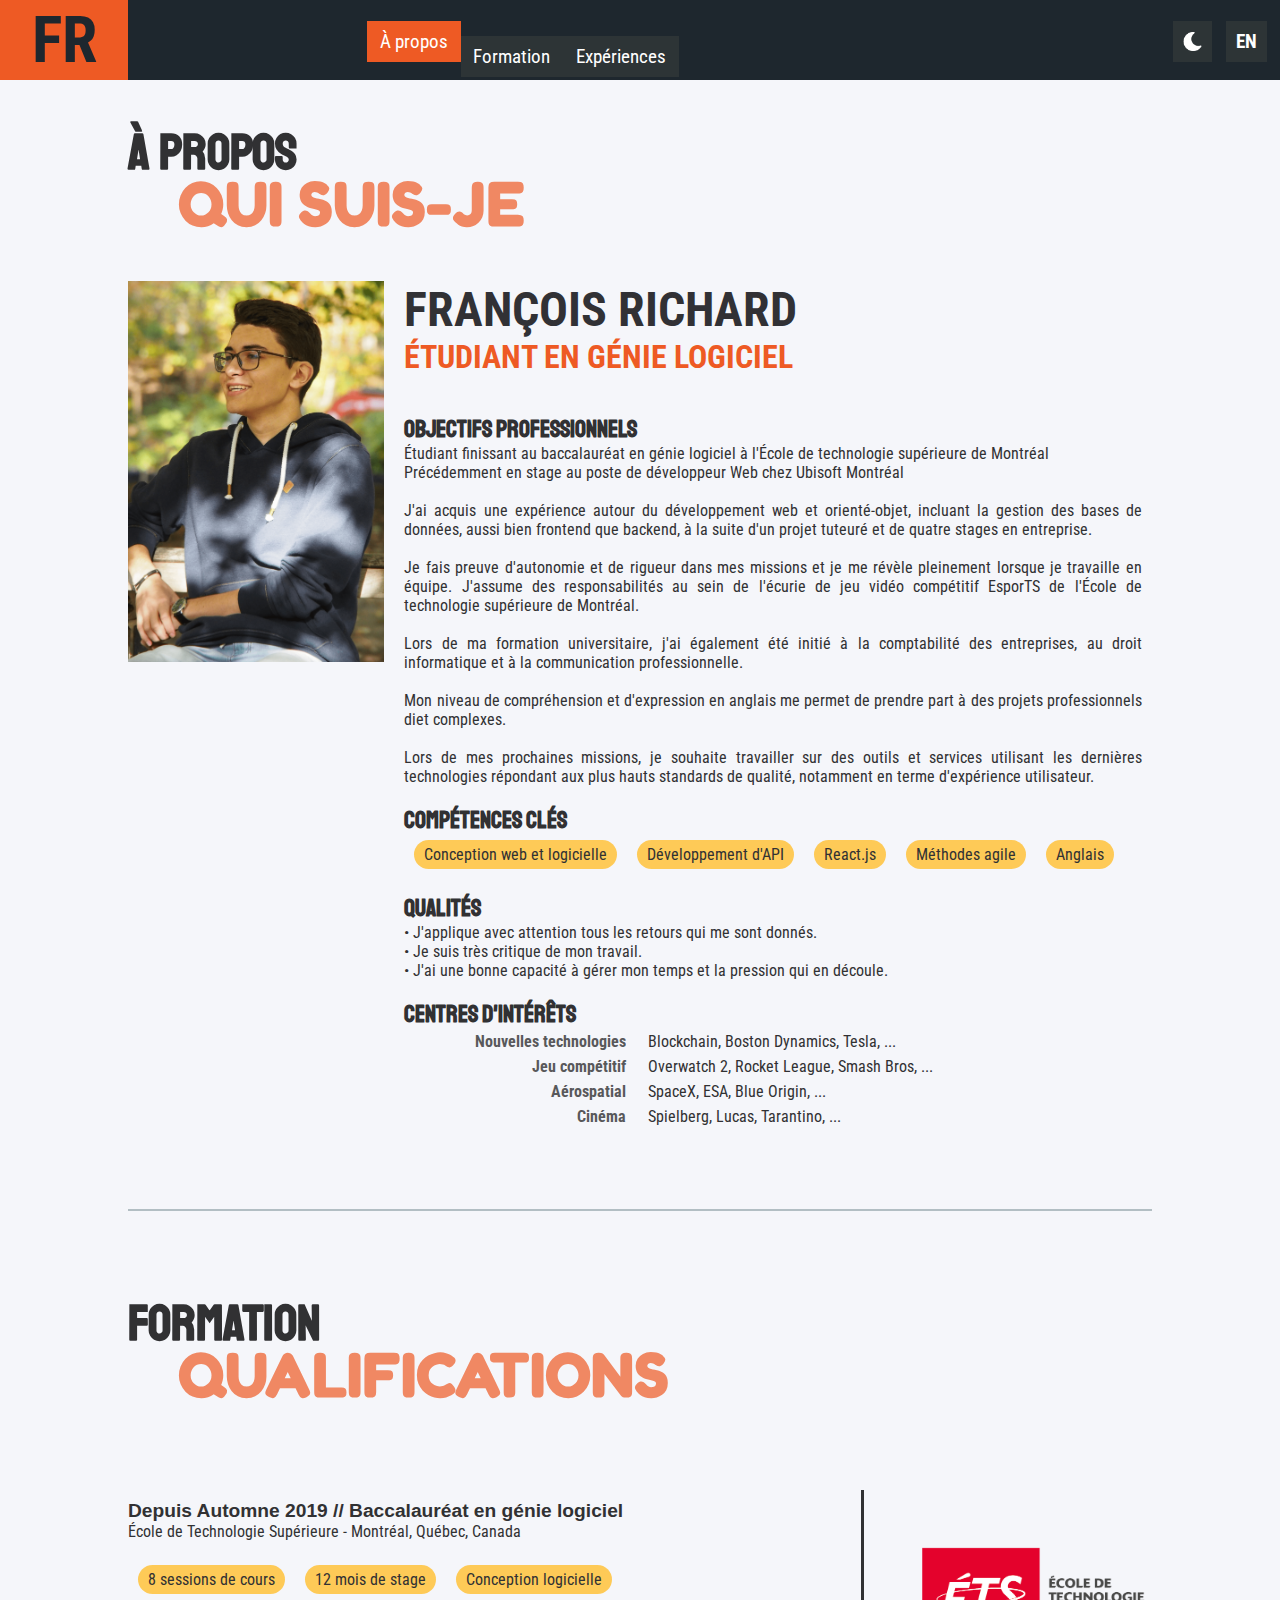
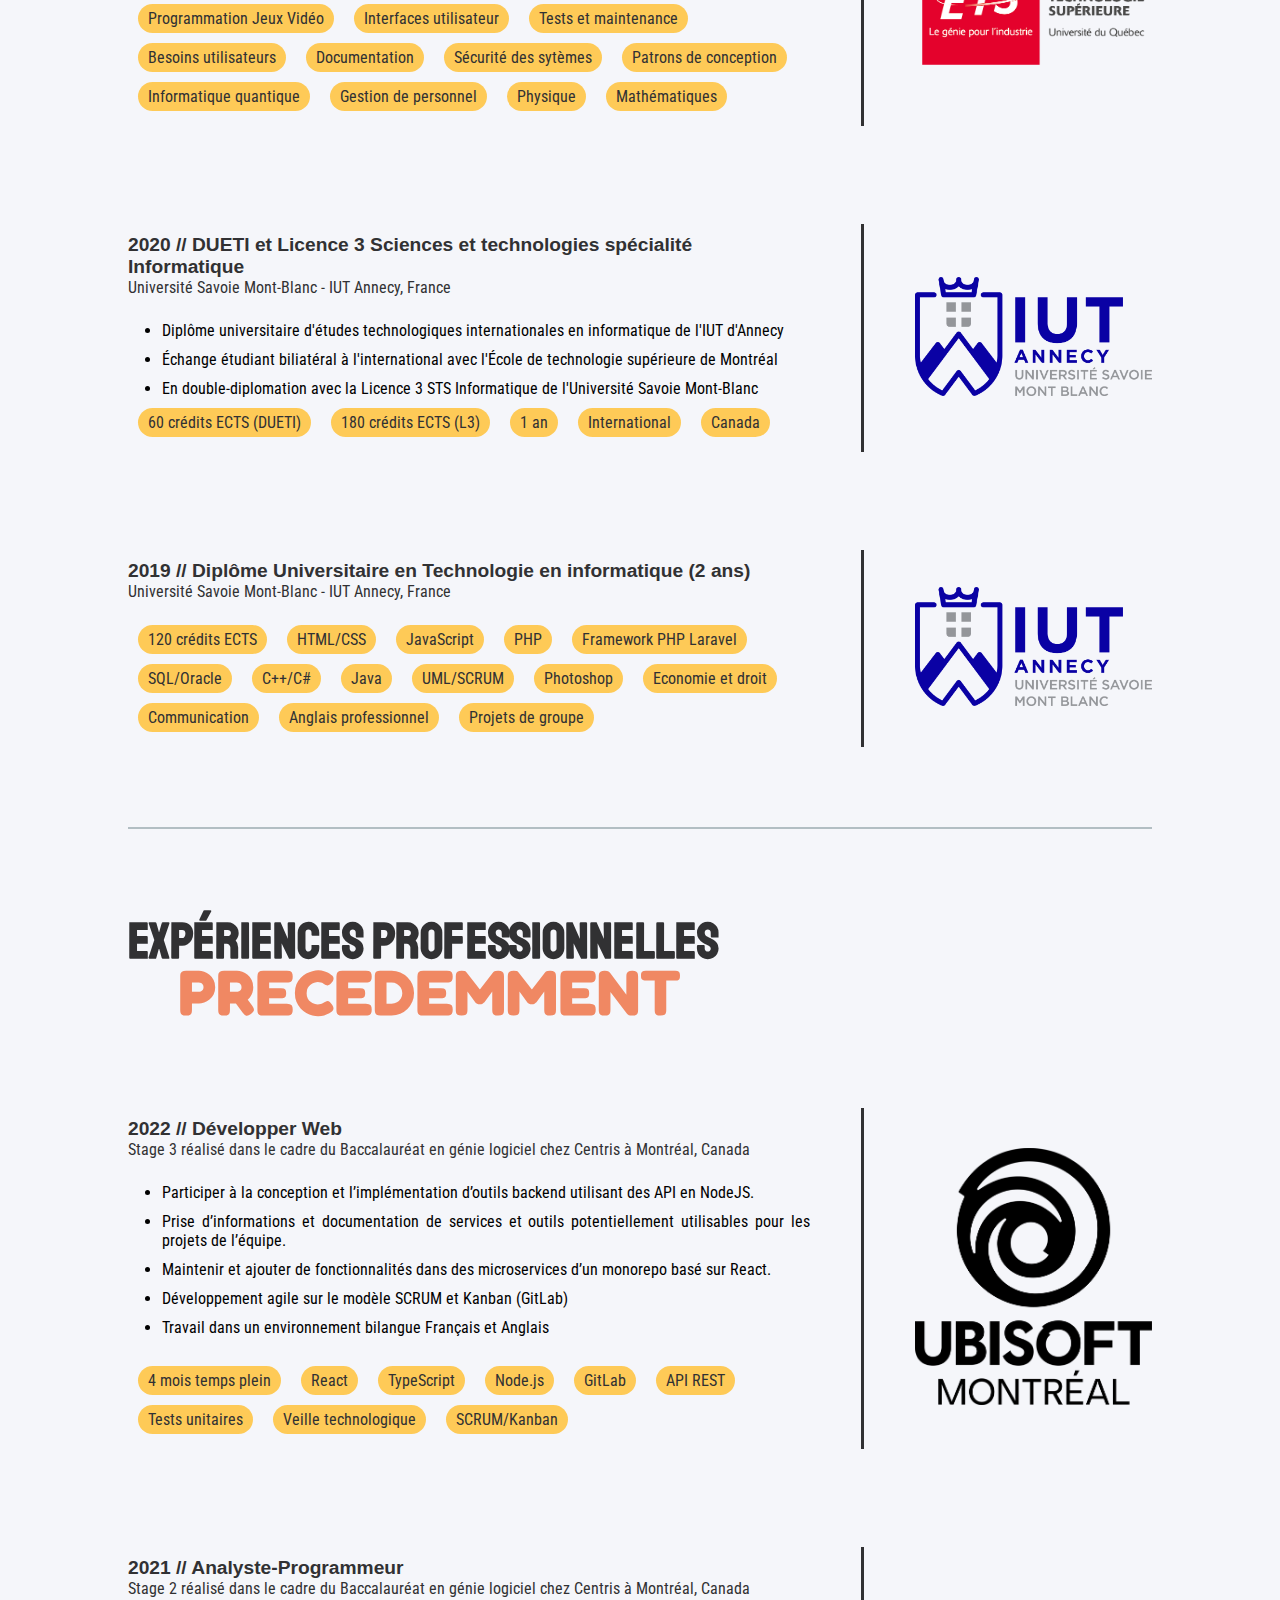
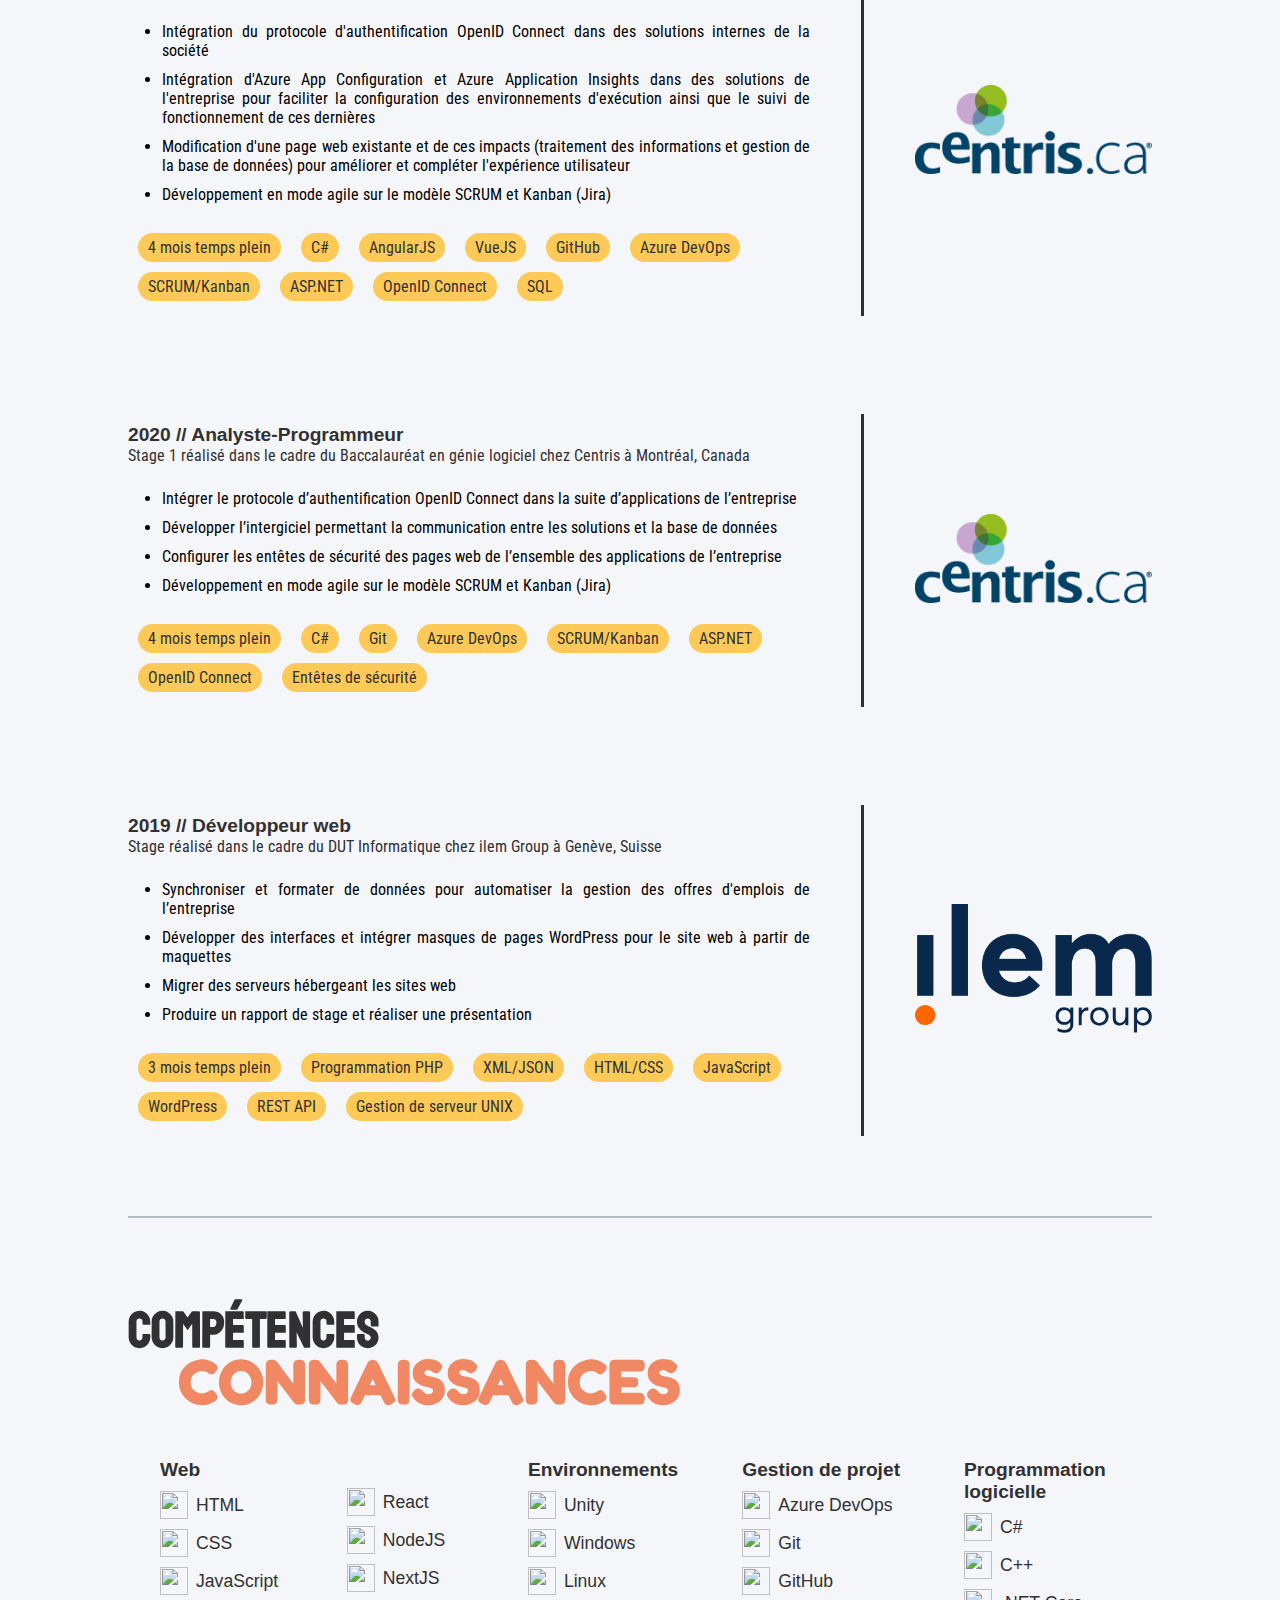
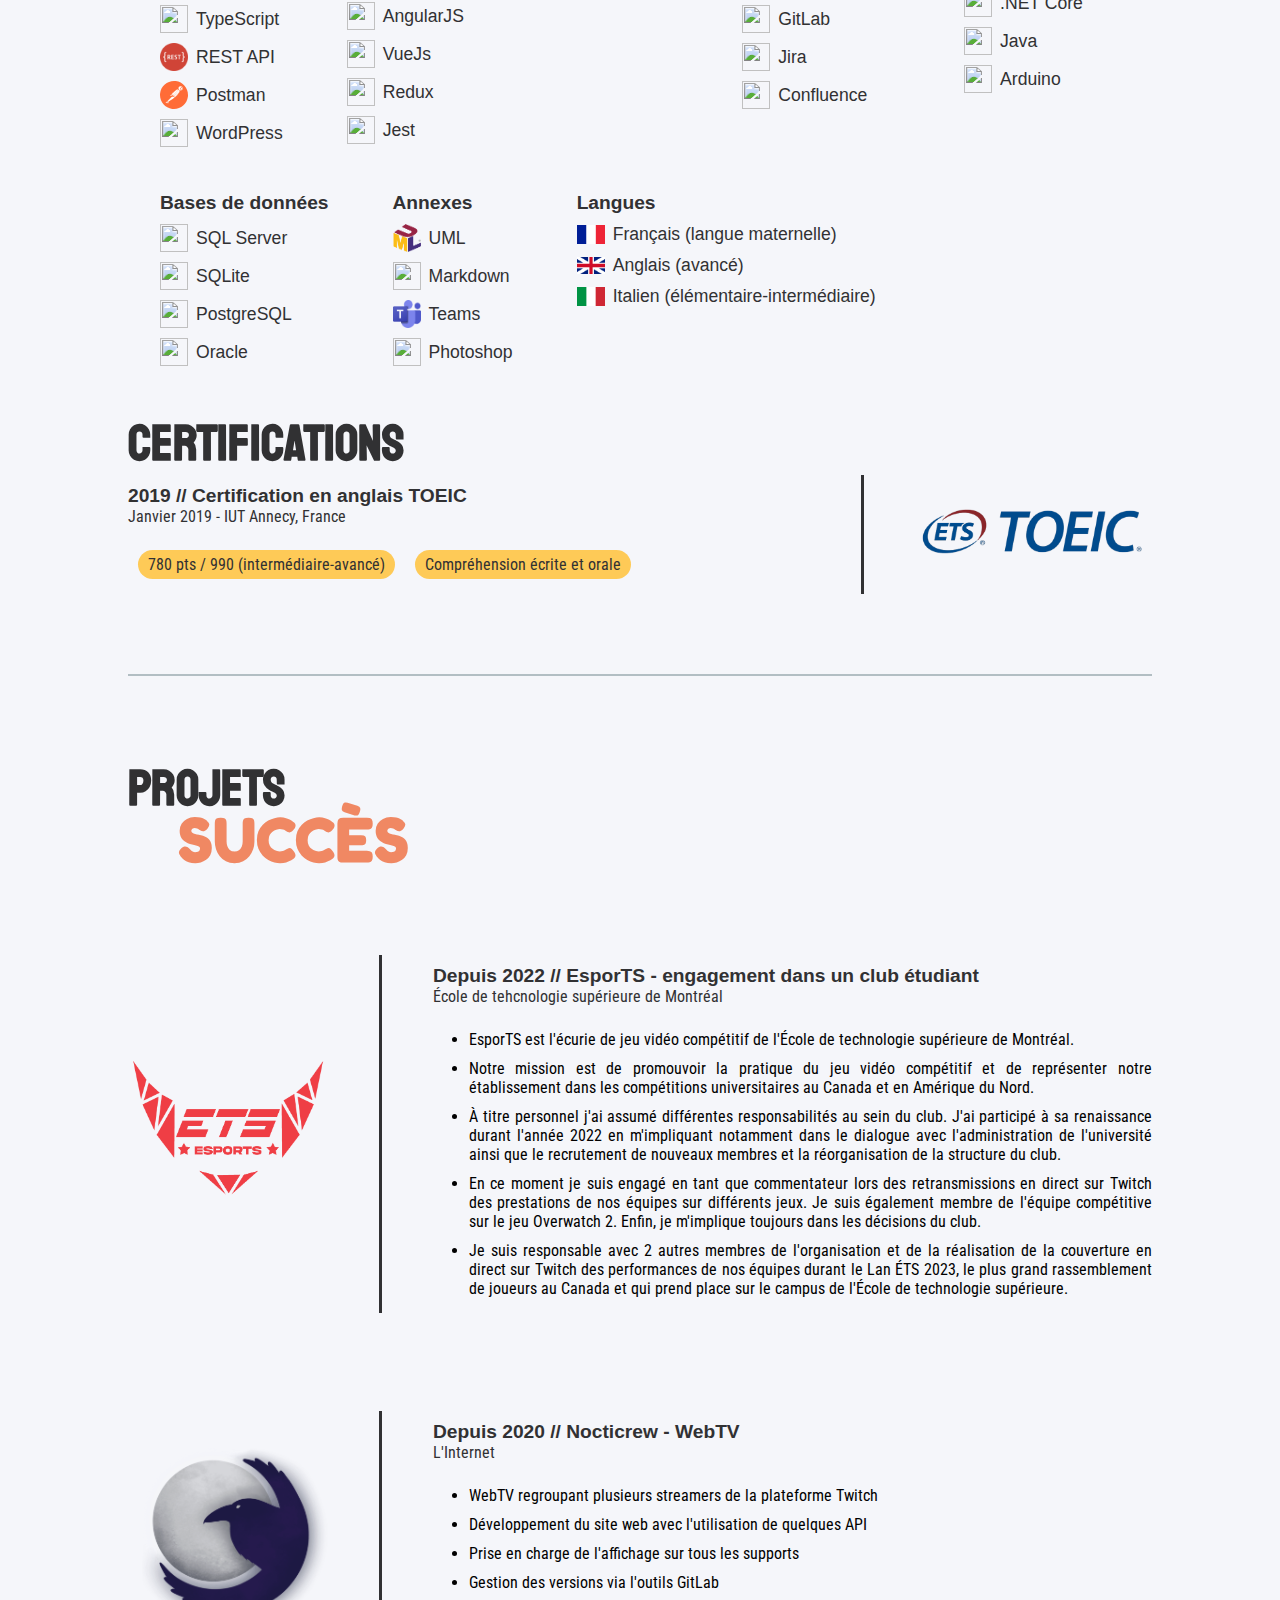
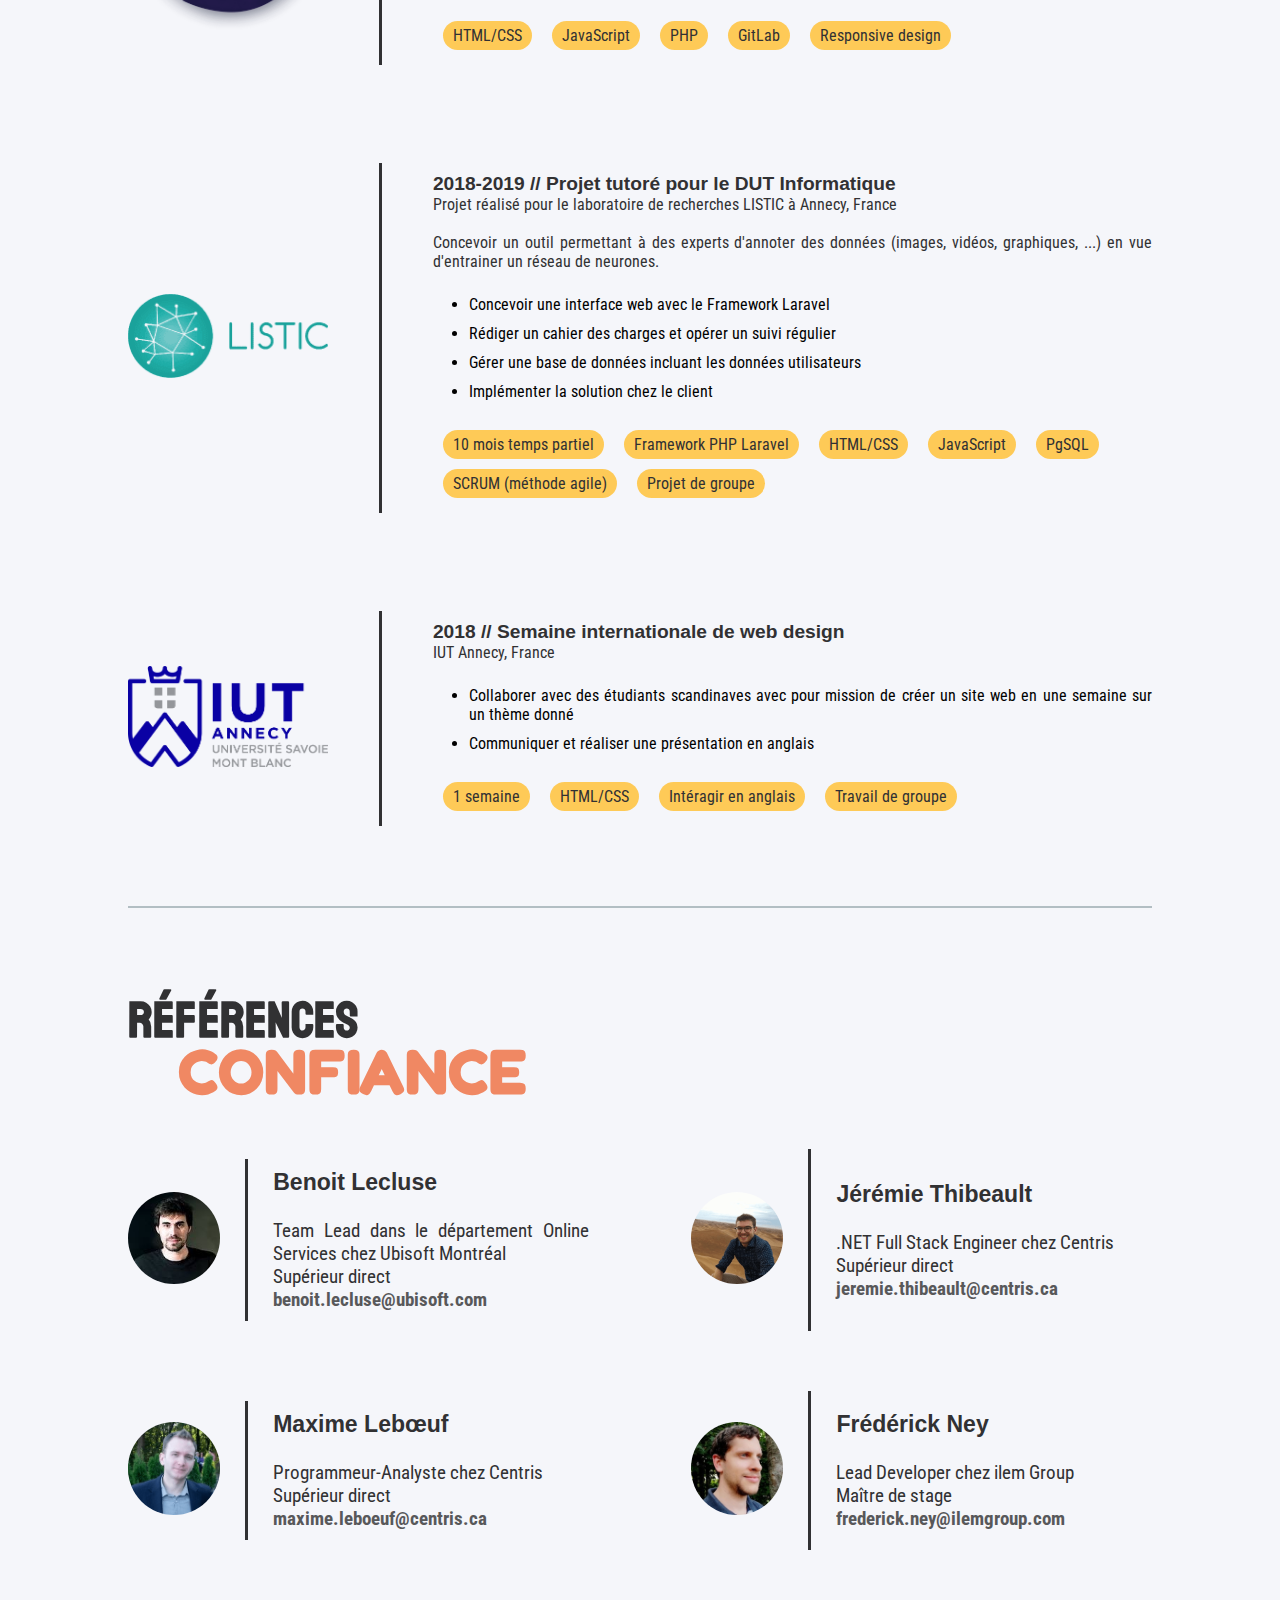
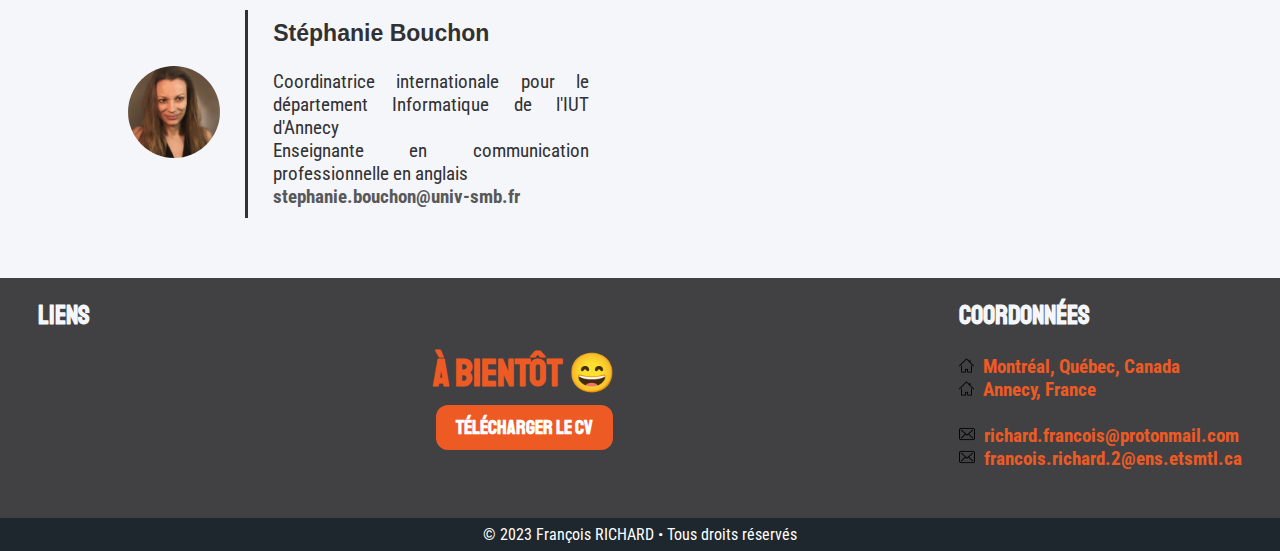
==== commit 4794b023: "Add EsporTS project" ====
--- a/index.html
+++ b/index.html
@@ -620,6 +620,24 @@
 		<div class="part" id="projectsPart">
 			<h2 class="name-content">PROJETS</h2>
 			<h3 class="name-content-bis">SUCCÈS</h3>
+		<!-- EsporTS -->
+		<br><br>
+		<div class="paragraph">	
+			<a target="_blank" id="esports_img_proj" class="para-img img_proj" rel="noopener noreferrer"><img src="data/LogoEsporTS.png" alt="Logo EsporTS"></a>
+			<div class="para-bar"></div>
+			<div class="para-content">
+				<h4 class="para-title">Depuis 2022 // EsporTS - engagement dans un club étudiant</h4>
+				<p>École de tehcnologie supérieure de Montréal</p>
+				<br>
+				<ul class="para-description">
+					<li>EsporTS est l'écurie de jeu vidéo compétitif de l'École de technologie supérieure de Montréal.</li>
+					<li>Notre mission est de promouvoir la pratique du jeu vidéo compétitif et de représenter notre établissement dans les compétitions universitaires au Canada et en Amérique du Nord.</li>
+					<li>À titre personnel j'ai assumé différentes responsabilités au sein du club. J'ai participé à sa renaissance durant l'année 2022 en m'impliquant notamment dans le dialogue avec l'administration de l'université ainsi que le recrutement de nouveaux membres et la réorganisation de la structure du club.</li>
+					<li>En ce moment je suis engagé en tant que commentateur lors des retransmissions en direct sur Twitch des prestations de nos équipes sur différents jeux. Je suis également membre de l'équipe compétitive sur le jeu Overwatch 2. Enfin, je m'implique toujours dans les décisions du club.</li>
+					<li>Je suis responsable avec 2 autres membres de l'organisation et de la réalisation de la couverture en direct sur Twitch des performances de nos équipes durant le Lan ÉTS 2023, le plus grand rassemblement de joueurs au Canada et qui prend place sur le campus de l'École de technologie supérieure.</li>
+				</ul>
+			</div>
+		</div>
 		<!-- Nocticrew -->
 		<br><br>
 		<div class="paragraph">	
--- a/css/style.css
+++ b/css/style.css
@@ -831,6 +831,23 @@
 		transform: scale(1.2) rotate(0deg); 
 	}
 
+	#esports_img_proj{
+		-webkit-transform: scale(0.8) rotate(0deg);
+		-moz-transform: scale(0.8) rotate(0deg);
+		-o-transform: scale(0.8) rotate(0deg);
+		transform: scale(0.8) rotate(0deg); 
+		-webkit-transform: rotate(0deg);
+		-moz-transform: rotate(0deg);
+		-o-transform: rotate(0deg);
+		transform: rotate(0deg); 
+	}
+	#esports_img_proj:hover{
+		-webkit-transform: scale(1.2) rotate(0deg);
+		-moz-transform: scale(1.2) rotate(0deg);
+		-o-transform: scale(1.2) rotate(0deg);
+		transform: scale(1.2) rotate(0deg); 
+	}
+
 	.references-content{ font-size: 1em; }
 }
 
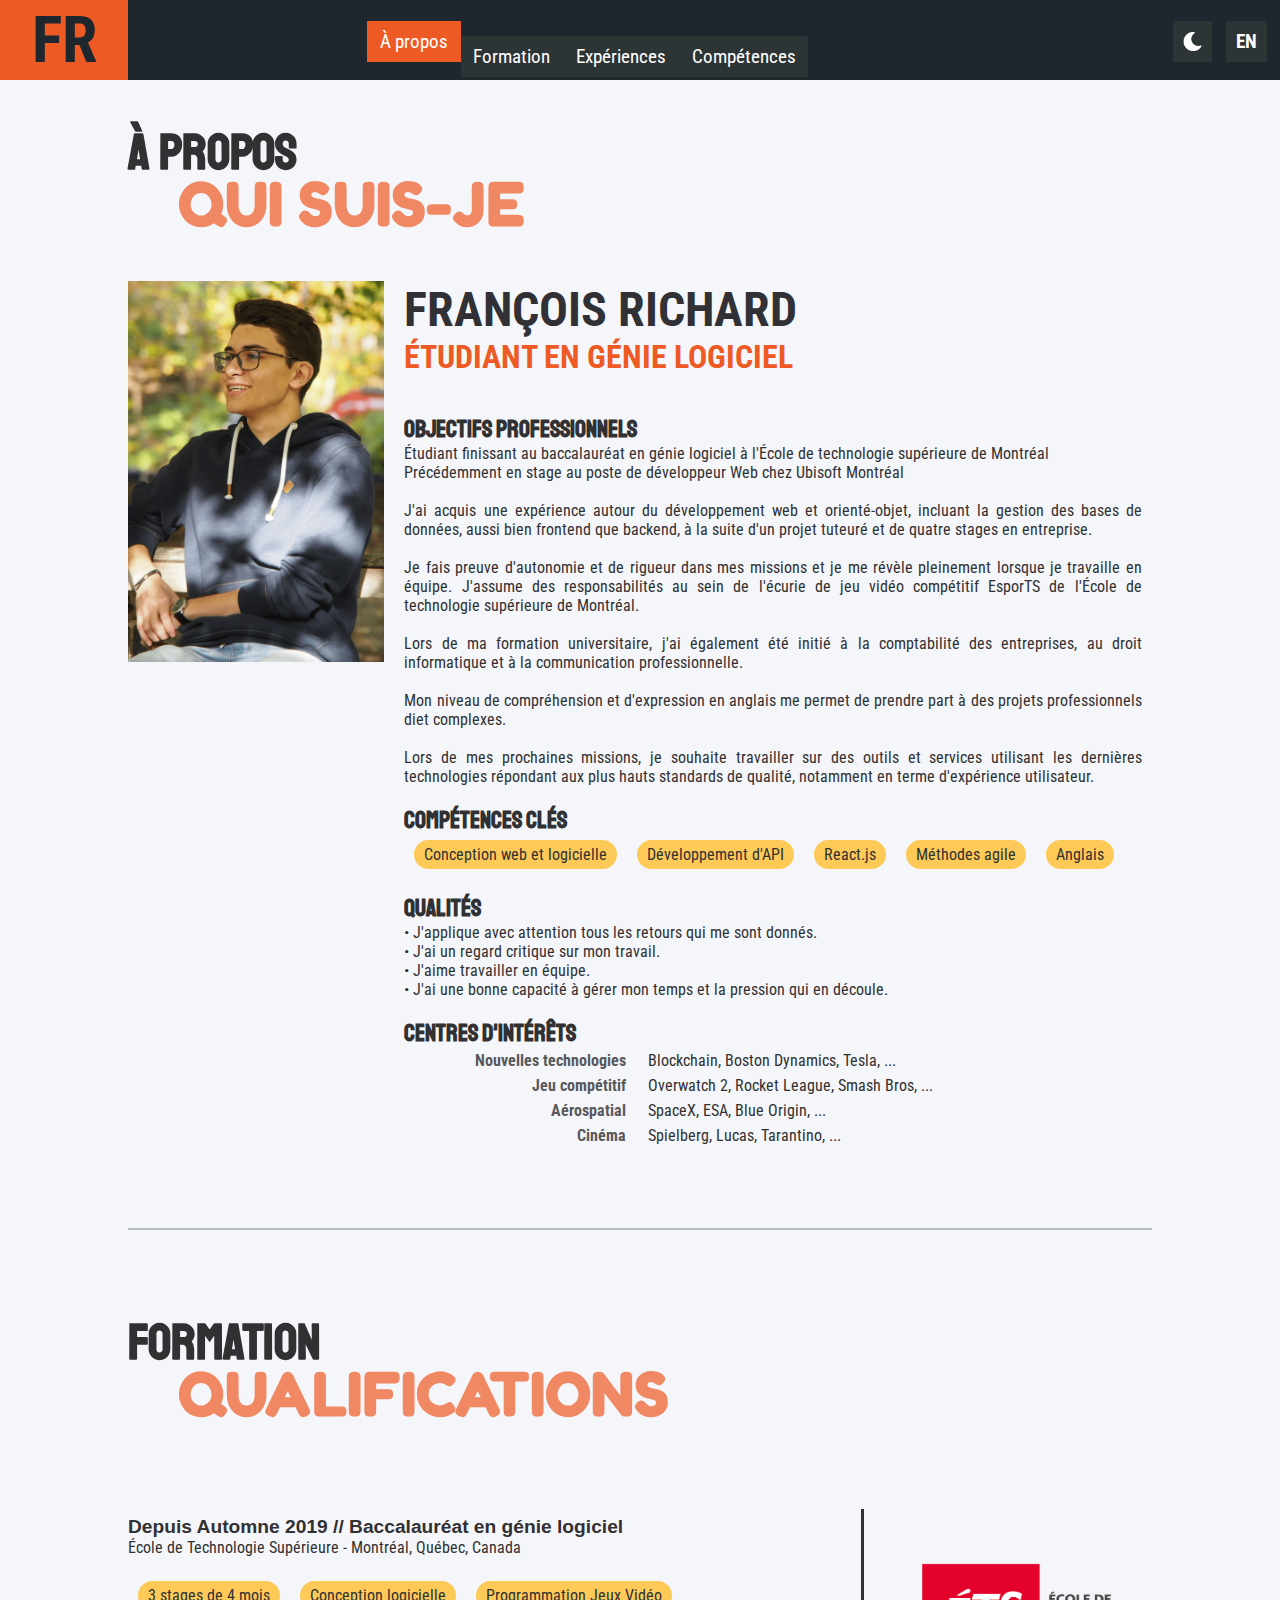
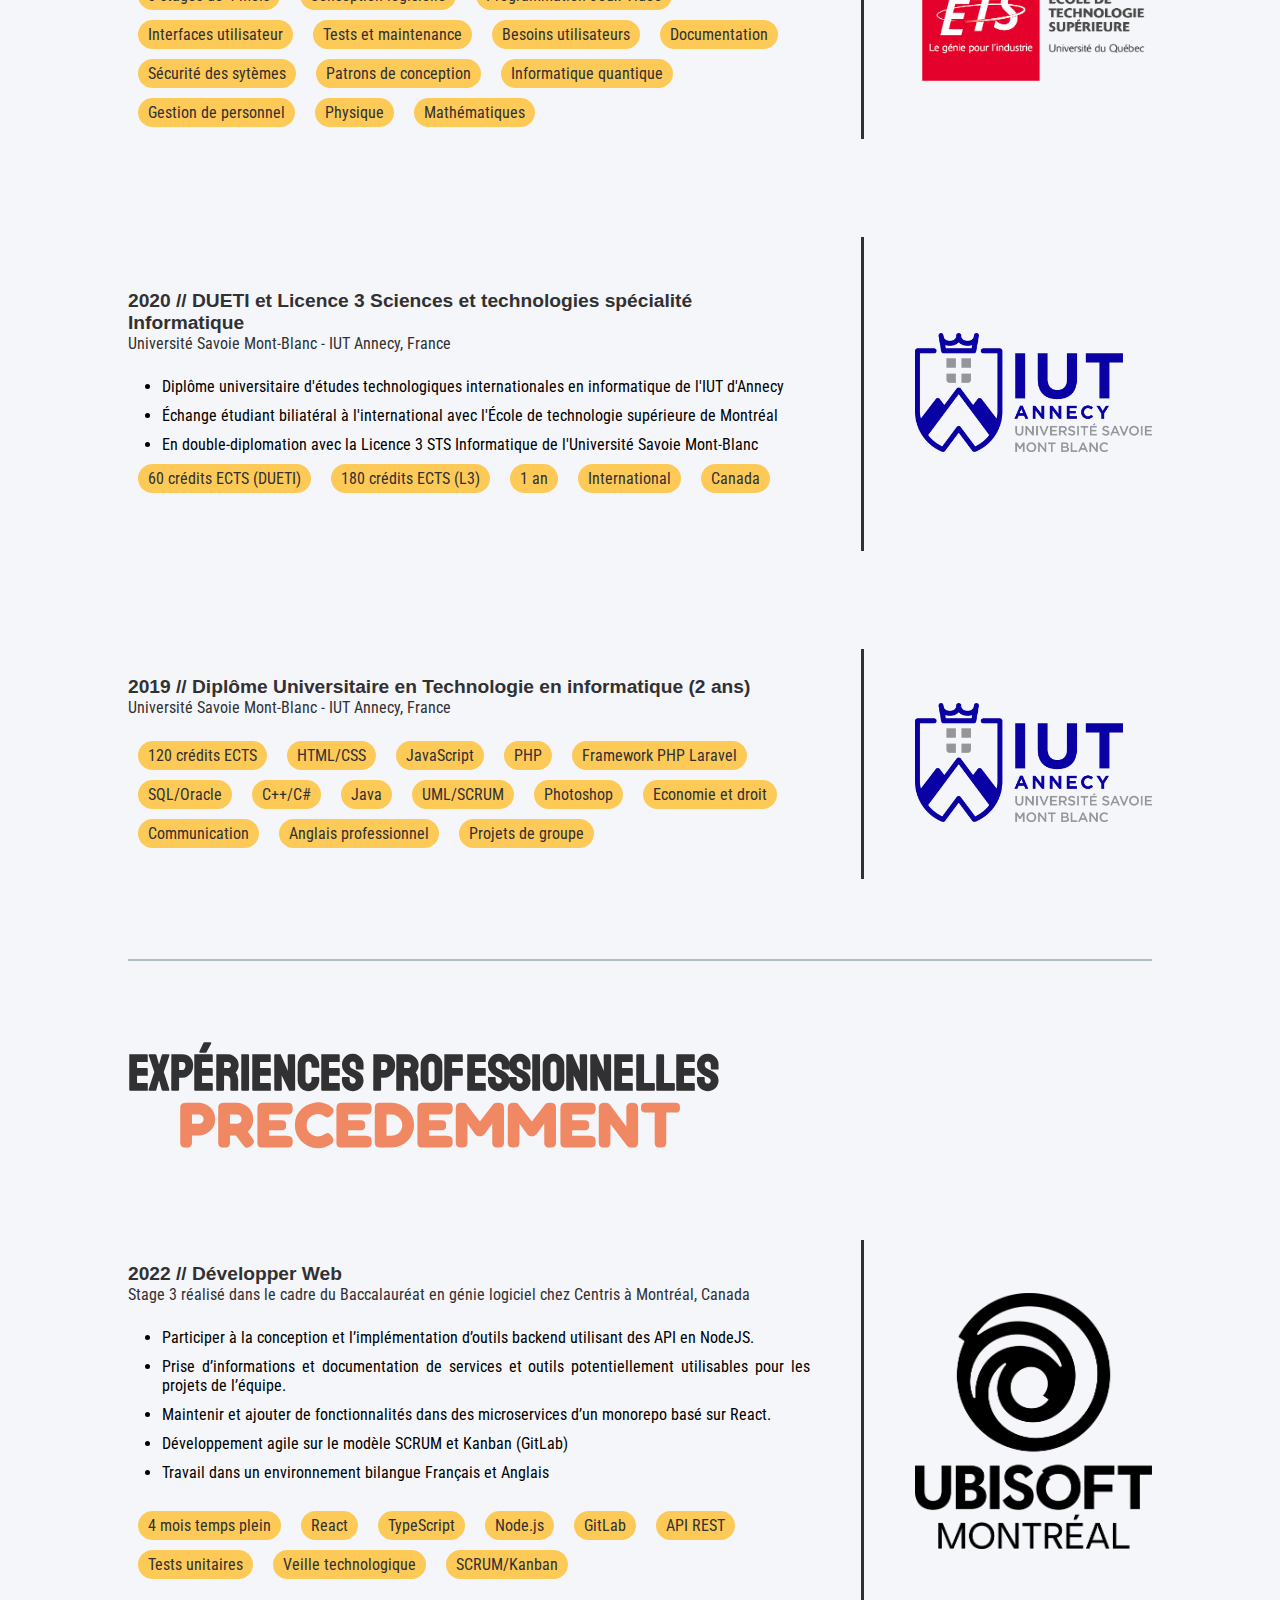
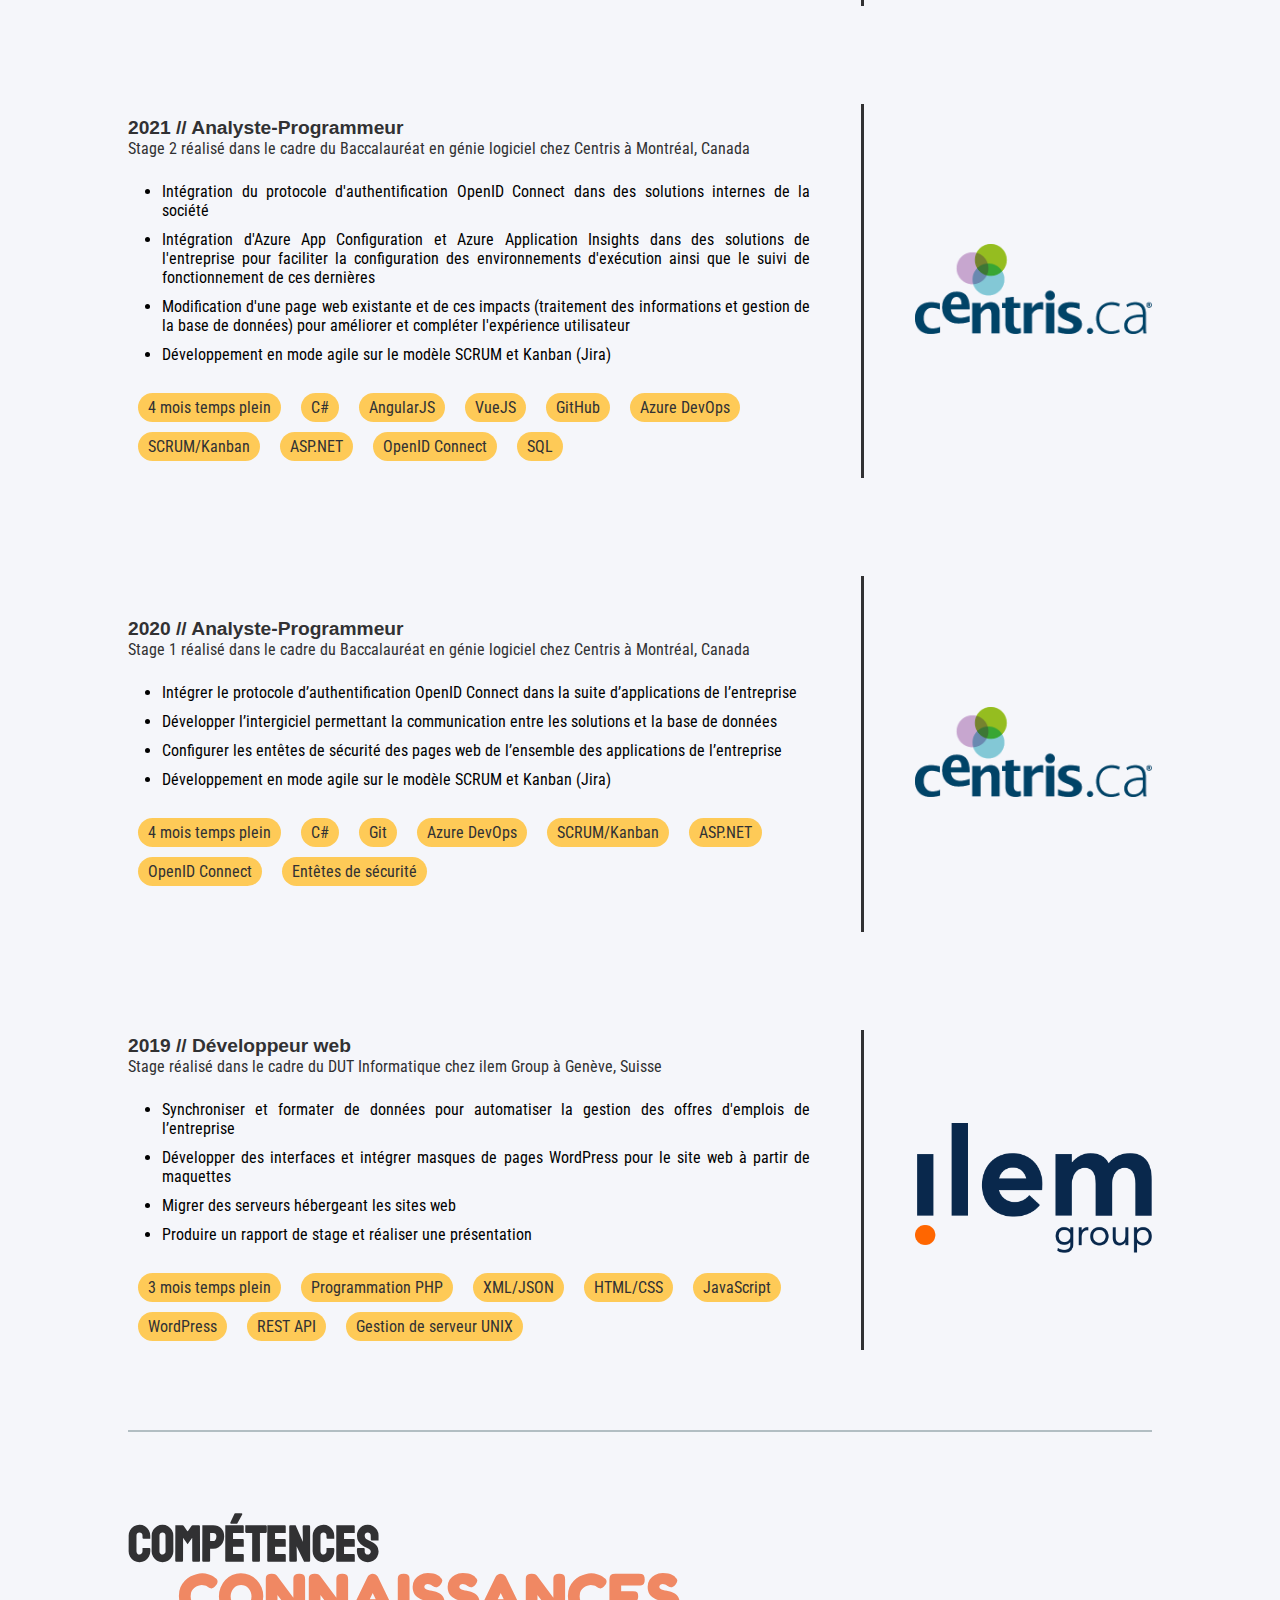
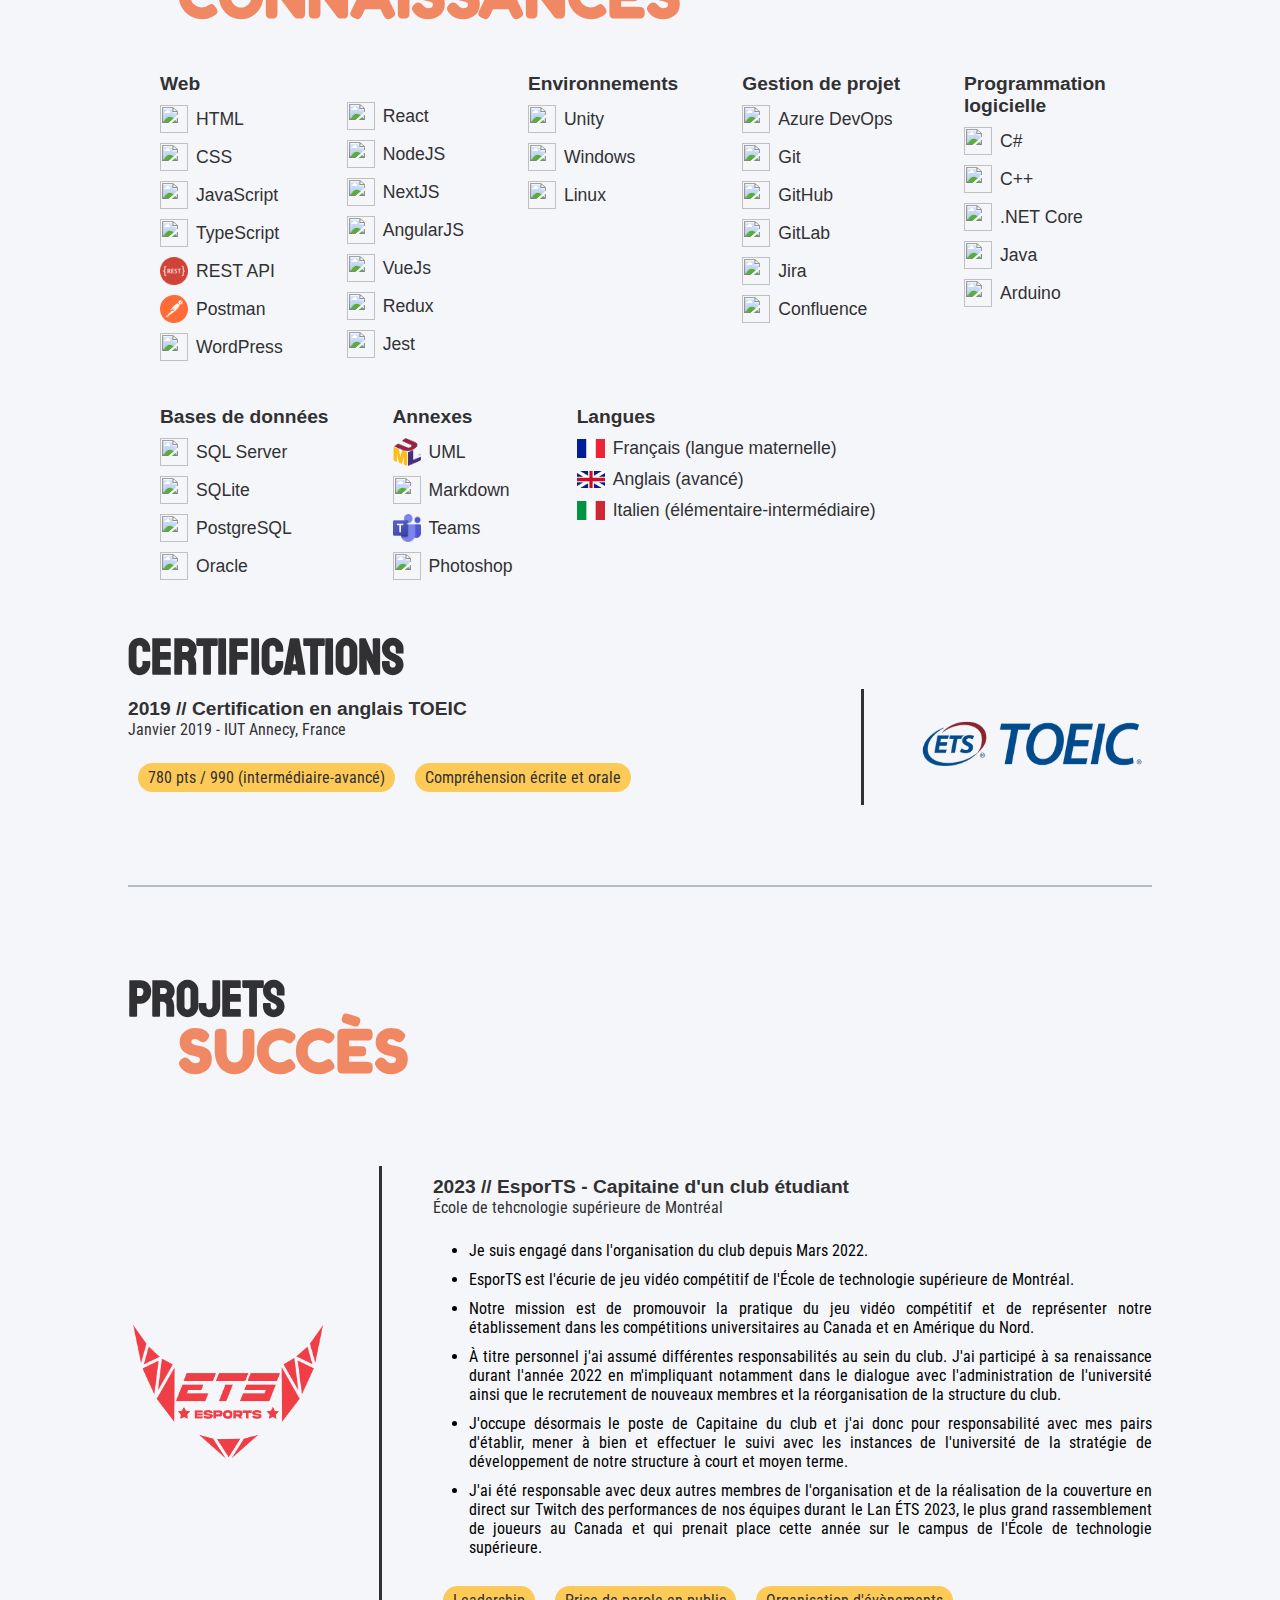
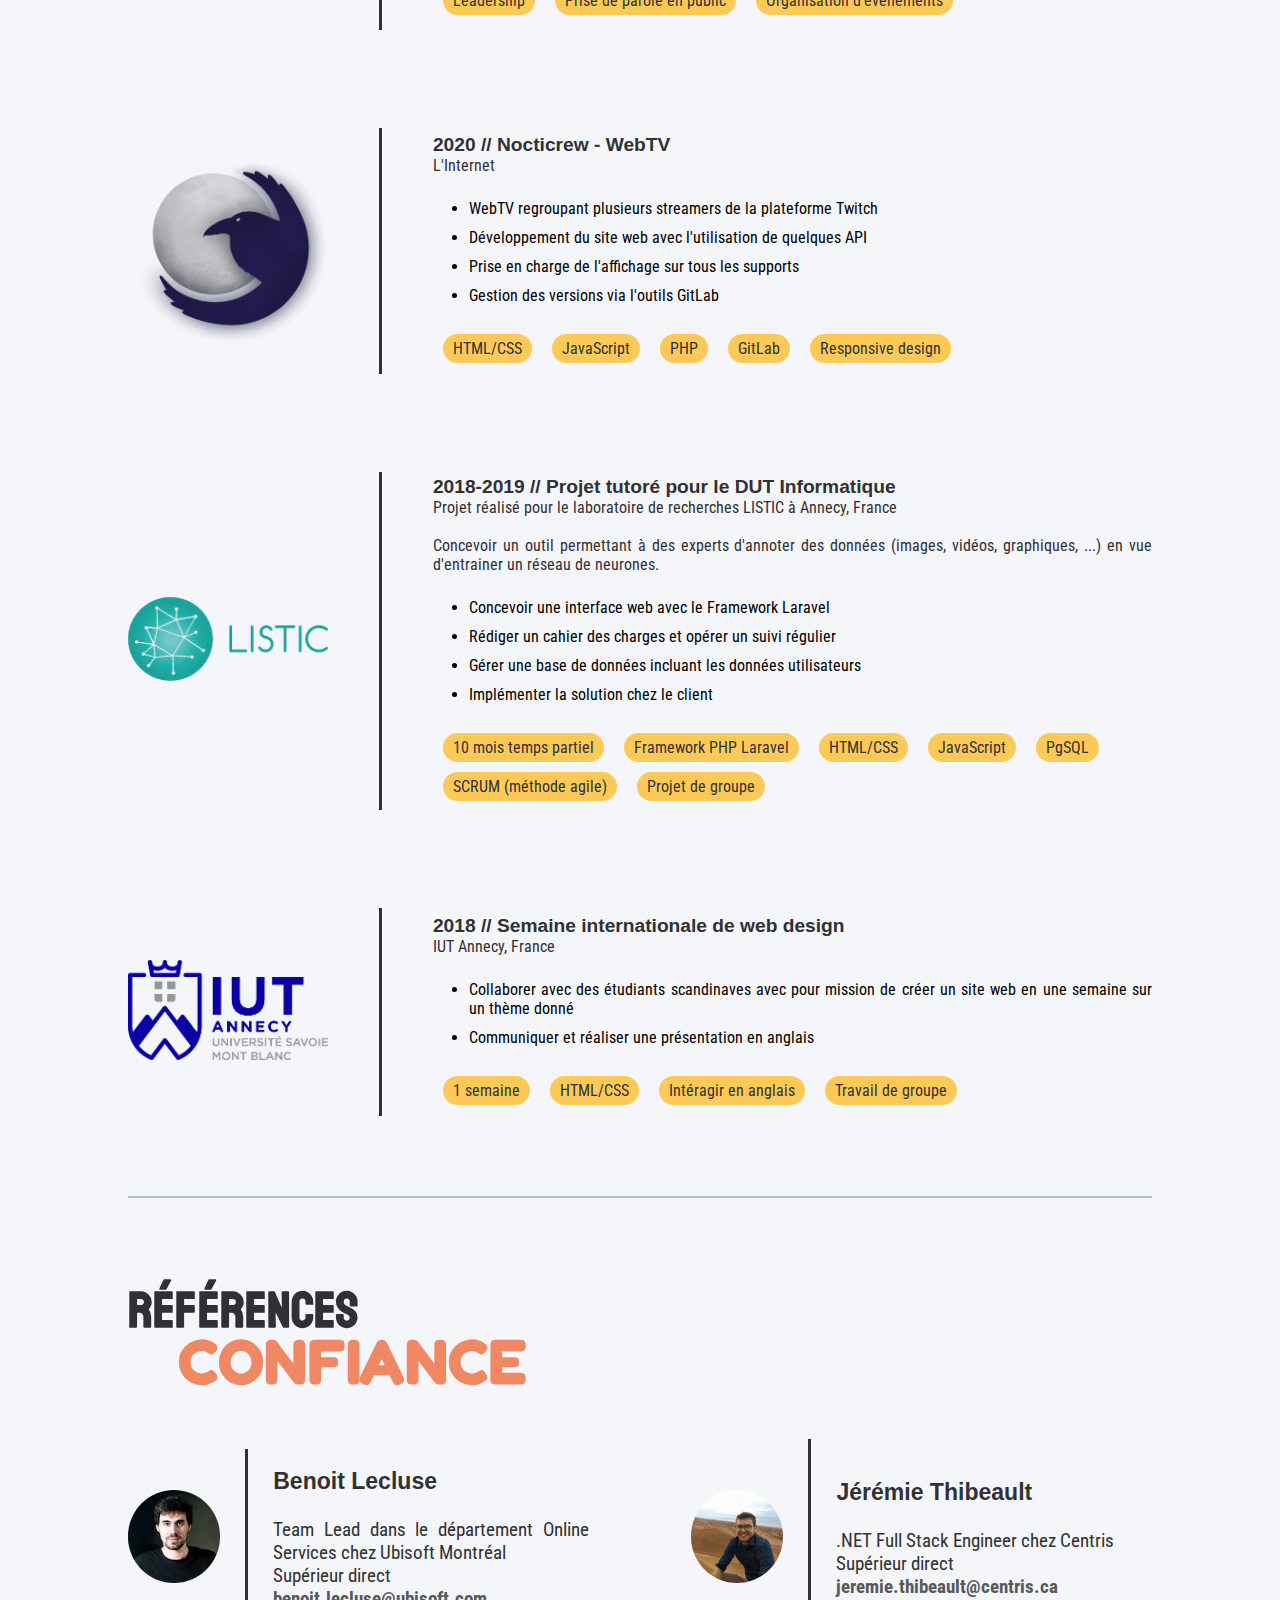
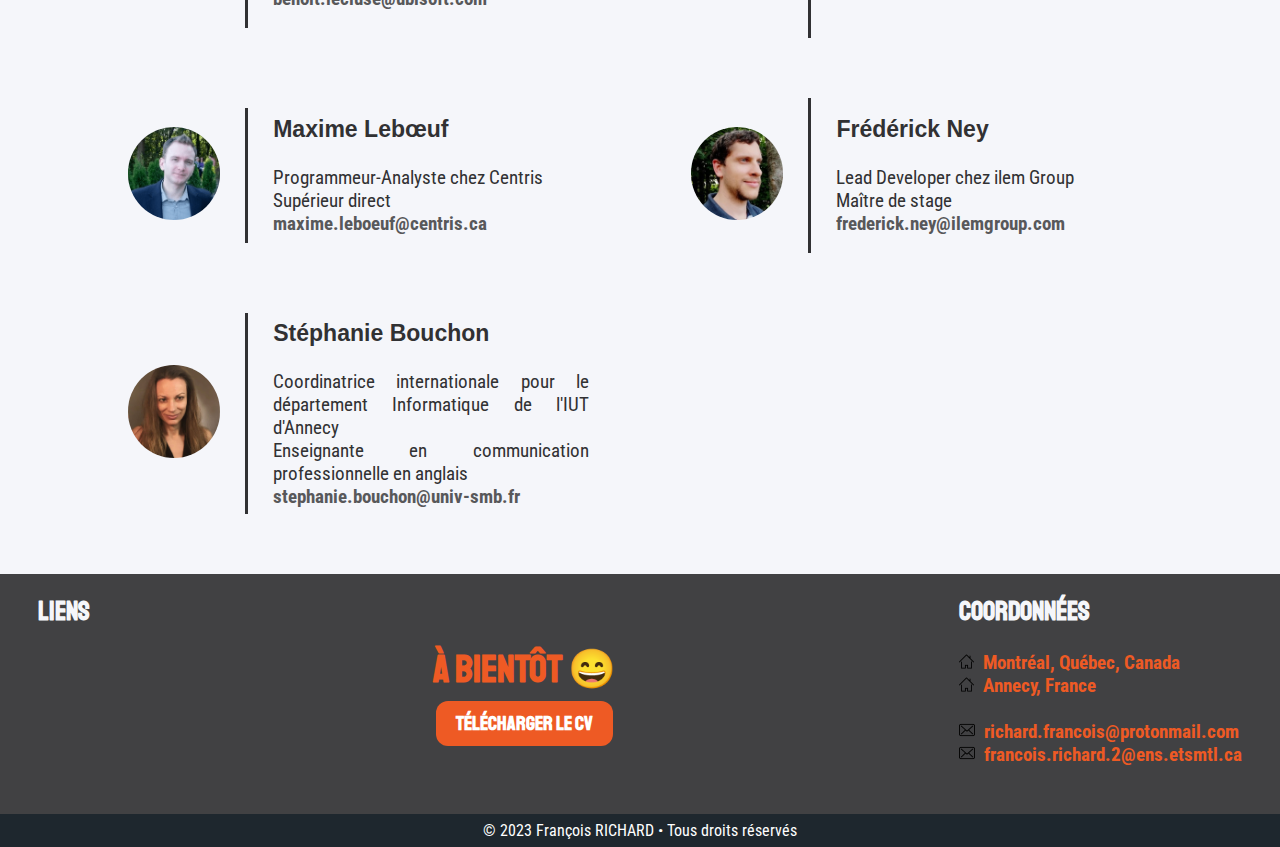
==== commit 69570d20: "Update text + esports captain" ====
--- a/index.html
+++ b/index.html
@@ -120,7 +120,8 @@
 					<h4 class="about-precision">QUALITÉS</h4>
 					<p>
 						&bull; J'applique avec attention tous les retours qui me sont donnés.<br>
-						&bull; Je suis très critique de mon travail.<br>
+						&bull; J'ai un regard critique sur mon travail.<br>
+						&bull; J'aime travailler en équipe.<br>
 					    &bull; J'ai une bonne capacité à gérer mon temps et la pression qui en découle.
 					</p>
 					<br>
@@ -159,8 +160,7 @@
 						<p>École de Technologie Supérieure - Montréal, Québec, Canada</p>
 						<br>
 						<p class="para-tag stuff-done">
-							<span>8 sessions de cours</span>
-							<span>12 mois de stage</span>
+							<span>3 stages de 4 mois</span>
 							<span>Conception logicielle</span>
 							<span>Programmation Jeux Vidéo</span>
 							<span>Interfaces utilisateur</span>
@@ -626,16 +626,23 @@
 			<a target="_blank" id="esports_img_proj" class="para-img img_proj" rel="noopener noreferrer"><img src="data/LogoEsporTS.png" alt="Logo EsporTS"></a>
 			<div class="para-bar"></div>
 			<div class="para-content">
-				<h4 class="para-title">Depuis 2022 // EsporTS - engagement dans un club étudiant</h4>
+				<h4 class="para-title">2023 // EsporTS - Capitaine d'un club étudiant</h4>
 				<p>École de tehcnologie supérieure de Montréal</p>
 				<br>
 				<ul class="para-description">
+					<li>Je suis engagé dans l'organisation du club depuis Mars 2022.</li>
 					<li>EsporTS est l'écurie de jeu vidéo compétitif de l'École de technologie supérieure de Montréal.</li>
 					<li>Notre mission est de promouvoir la pratique du jeu vidéo compétitif et de représenter notre établissement dans les compétitions universitaires au Canada et en Amérique du Nord.</li>
 					<li>À titre personnel j'ai assumé différentes responsabilités au sein du club. J'ai participé à sa renaissance durant l'année 2022 en m'impliquant notamment dans le dialogue avec l'administration de l'université ainsi que le recrutement de nouveaux membres et la réorganisation de la structure du club.</li>
-					<li>En ce moment je suis engagé en tant que commentateur lors des retransmissions en direct sur Twitch des prestations de nos équipes sur différents jeux. Je suis également membre de l'équipe compétitive sur le jeu Overwatch 2. Enfin, je m'implique toujours dans les décisions du club.</li>
-					<li>Je suis responsable avec 2 autres membres de l'organisation et de la réalisation de la couverture en direct sur Twitch des performances de nos équipes durant le Lan ÉTS 2023, le plus grand rassemblement de joueurs au Canada et qui prend place sur le campus de l'École de technologie supérieure.</li>
+					<li>J'occupe désormais le poste de Capitaine du club et j'ai donc pour responsabilité avec mes pairs d'établir, mener à bien et effectuer le suivi avec les instances de l'université de la stratégie de développement de notre structure à court et moyen terme.</li>
+					<li>J'ai été responsable avec deux autres membres de l'organisation et de la réalisation de la couverture en direct sur Twitch des performances de nos équipes durant le Lan ÉTS 2023, le plus grand rassemblement de joueurs au Canada et qui prenait place cette année sur le campus de l'École de technologie supérieure.</li>		
 				</ul>
+				<br>
+				<p class="para-tag stuff-done">
+					<span>Leadership</span>
+					<span>Prise de parole en public</span>
+					<span>Organisation d'évènements</span>
+				</p>
 			</div>
 		</div>
 		<!-- Nocticrew -->
@@ -644,7 +651,7 @@
 			<a target="_blank" href="https://nocticrew.fr/" id="nocticrew_img_proj" class="para-img img_proj" rel="noopener noreferrer"><img src="data/nocticrew.png" alt="Logo Nocticrew" title="Nocticrew"></a>
 			<div class="para-bar"></div>
 			<div class="para-content">
-				<h4 class="para-title">Depuis 2020 // Nocticrew - WebTV</h4>
+				<h4 class="para-title">2020 // Nocticrew - WebTV</h4>
 				<p>L'Internet</p>
 				<br>
 				<ul class="para-description">
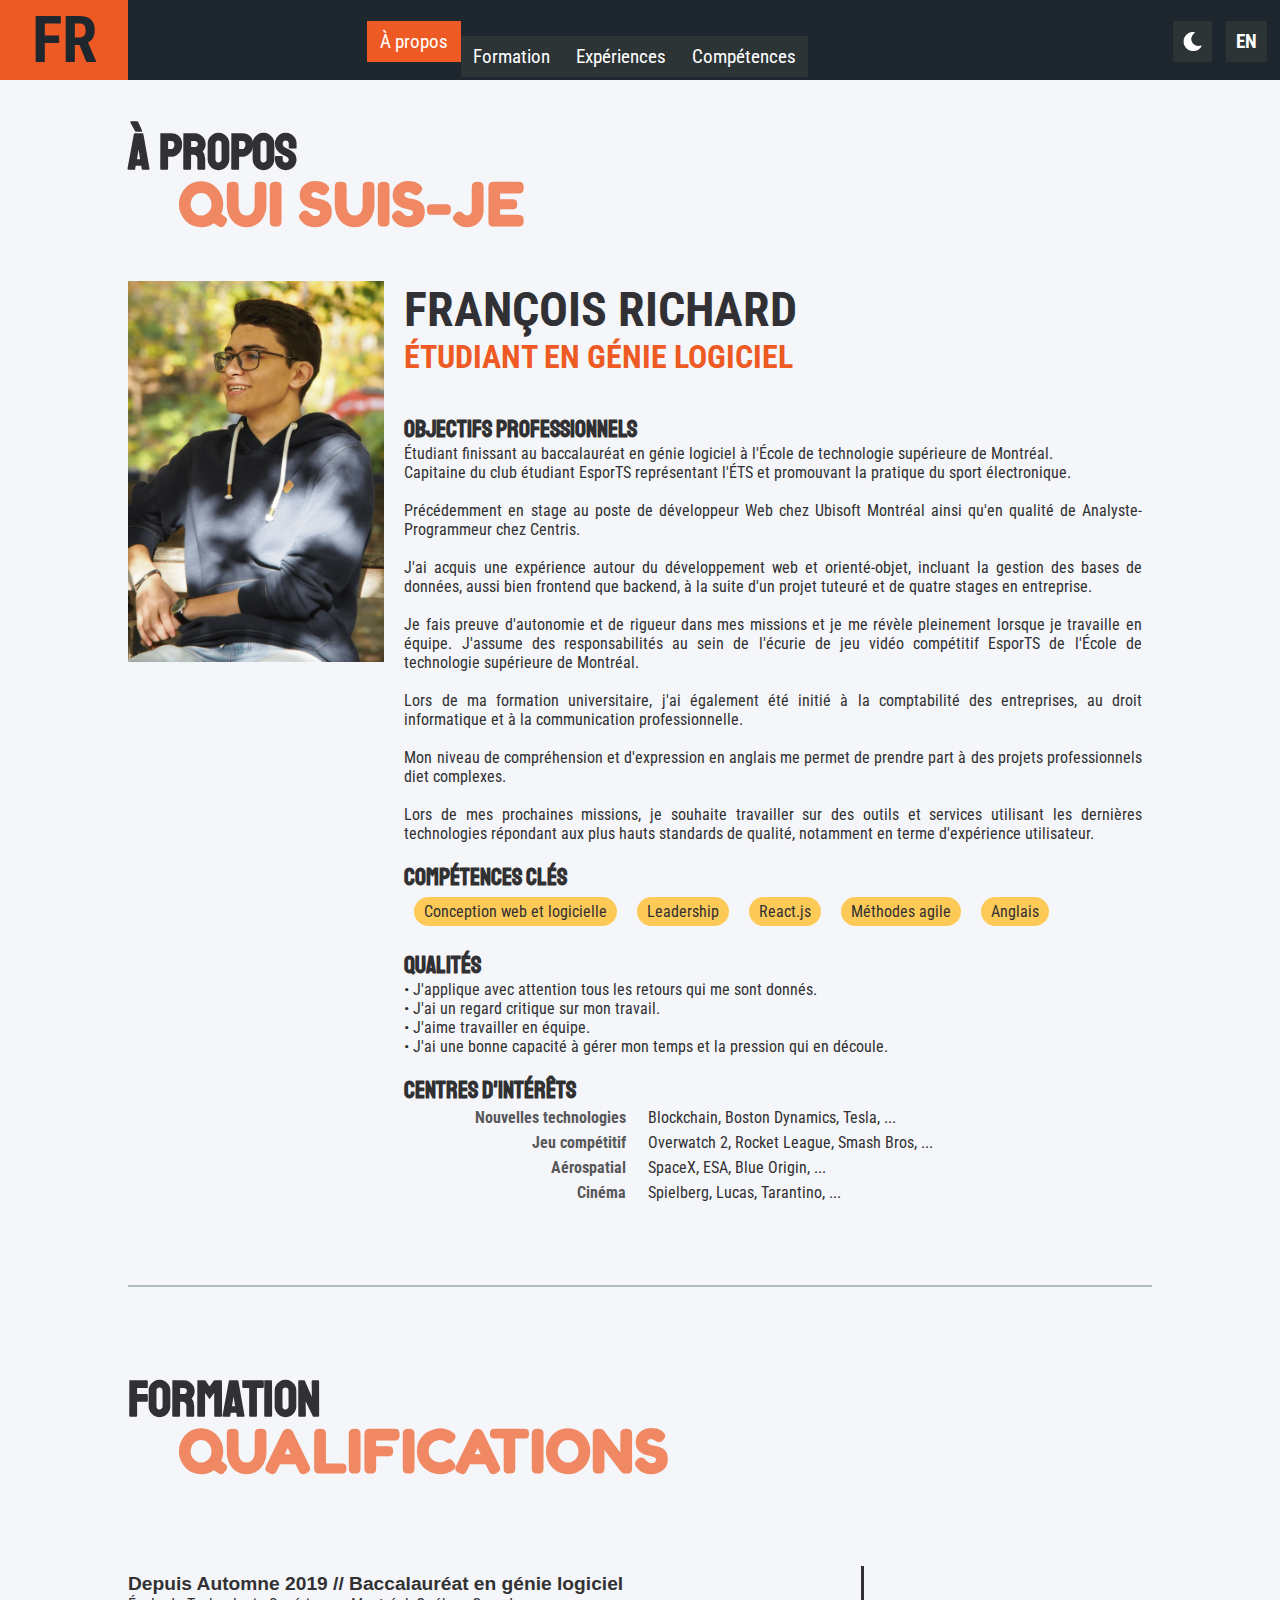
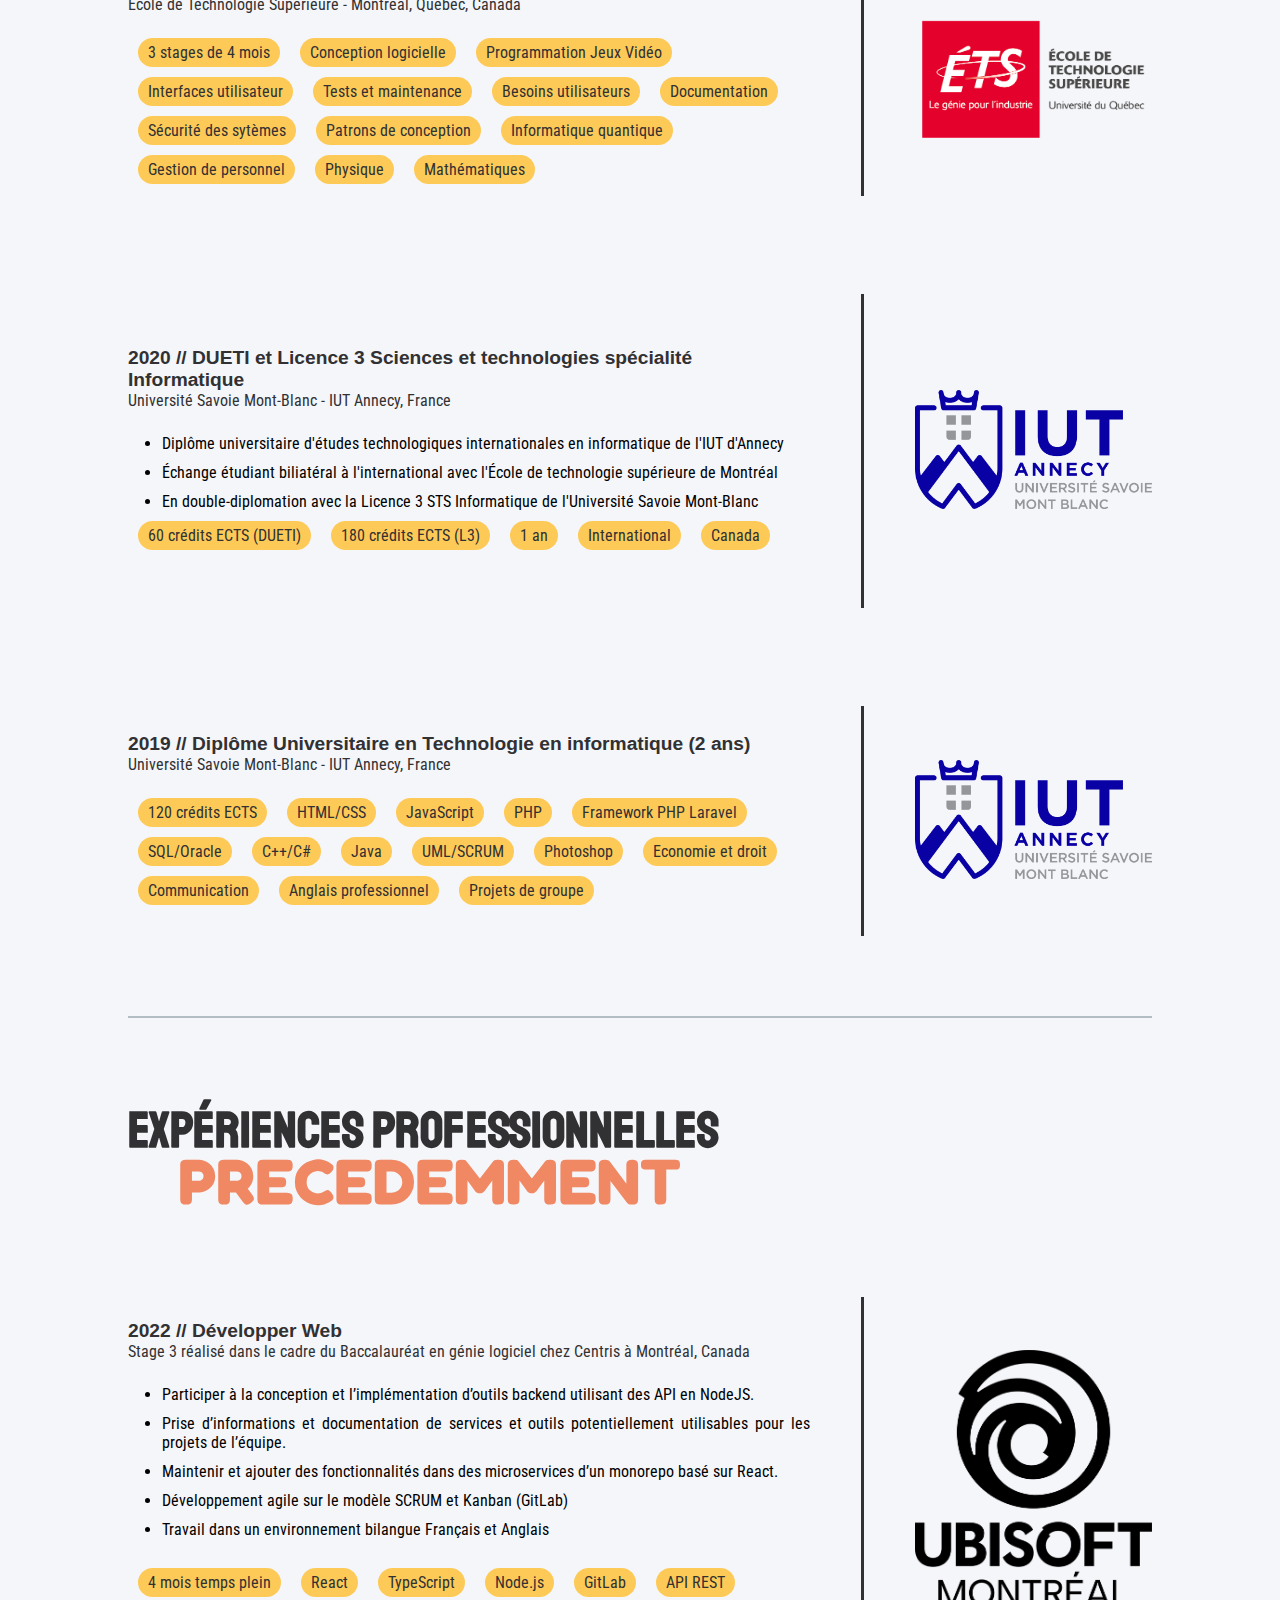
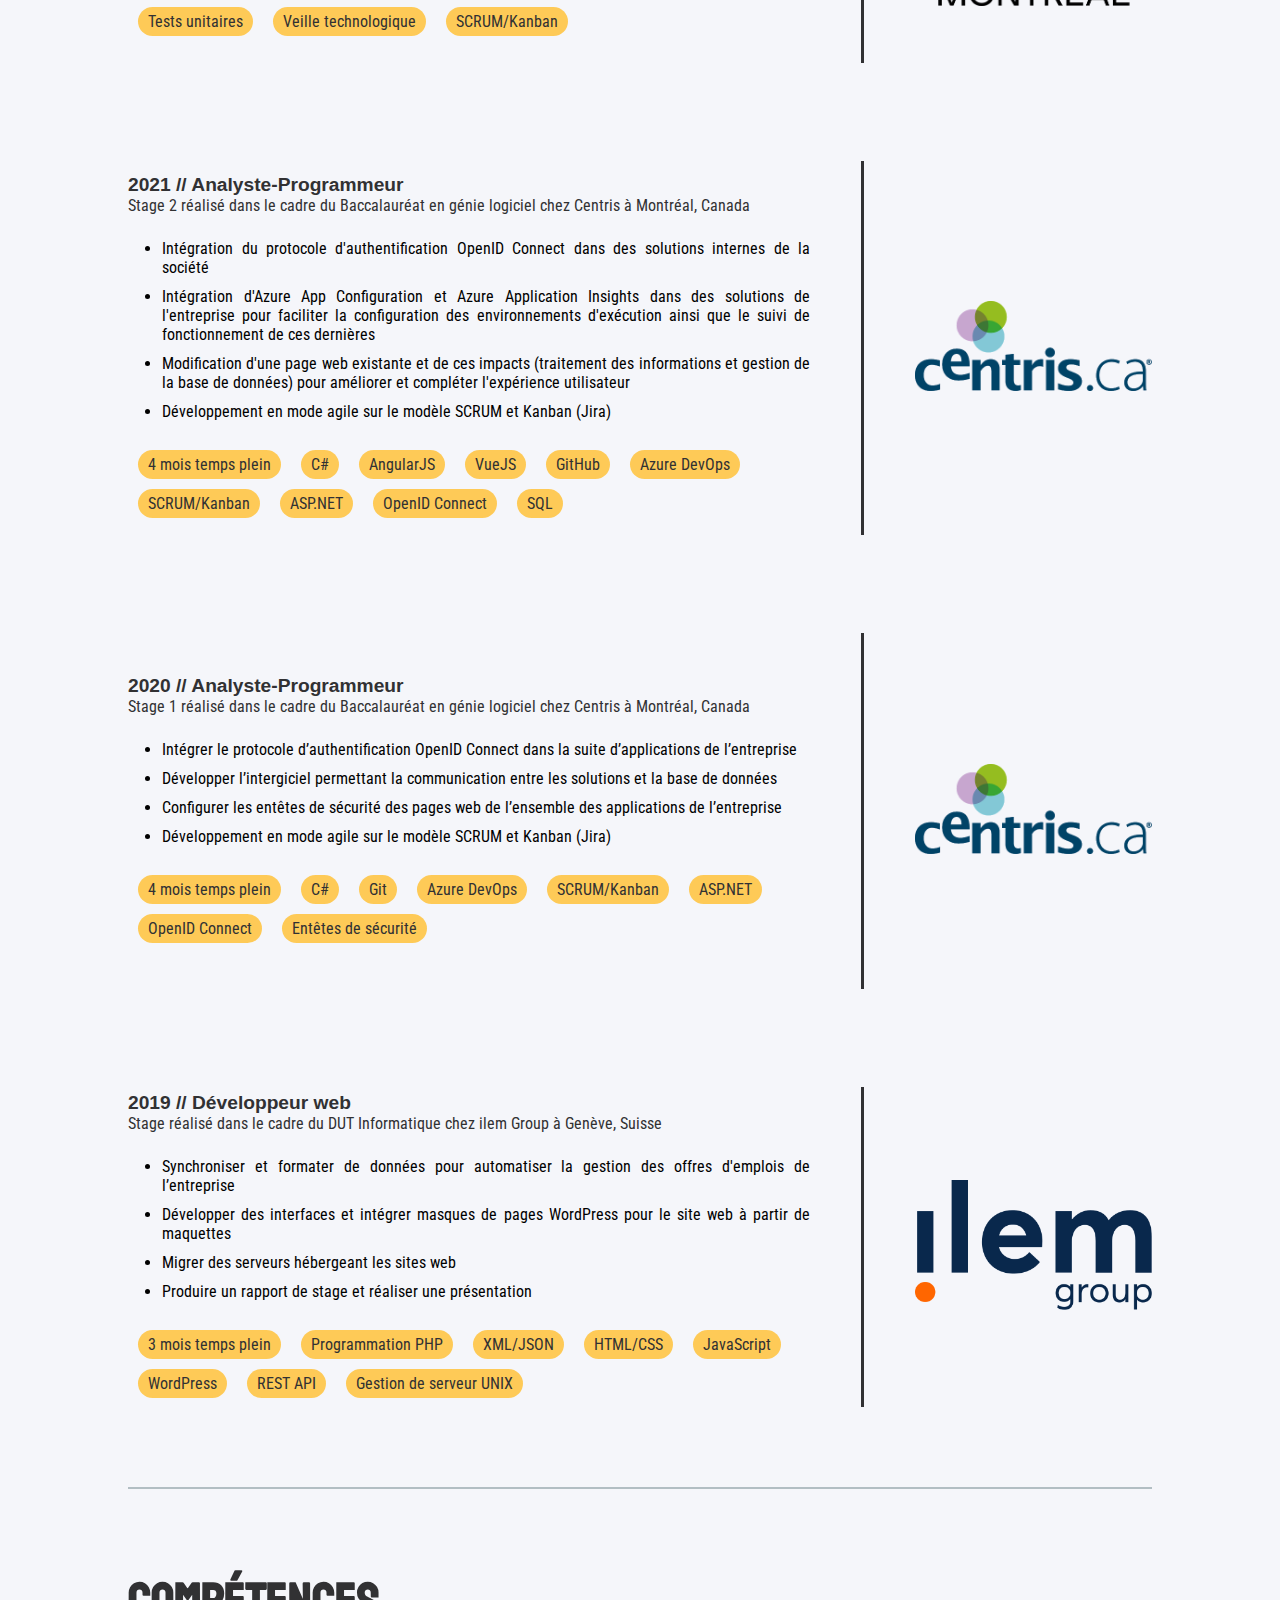
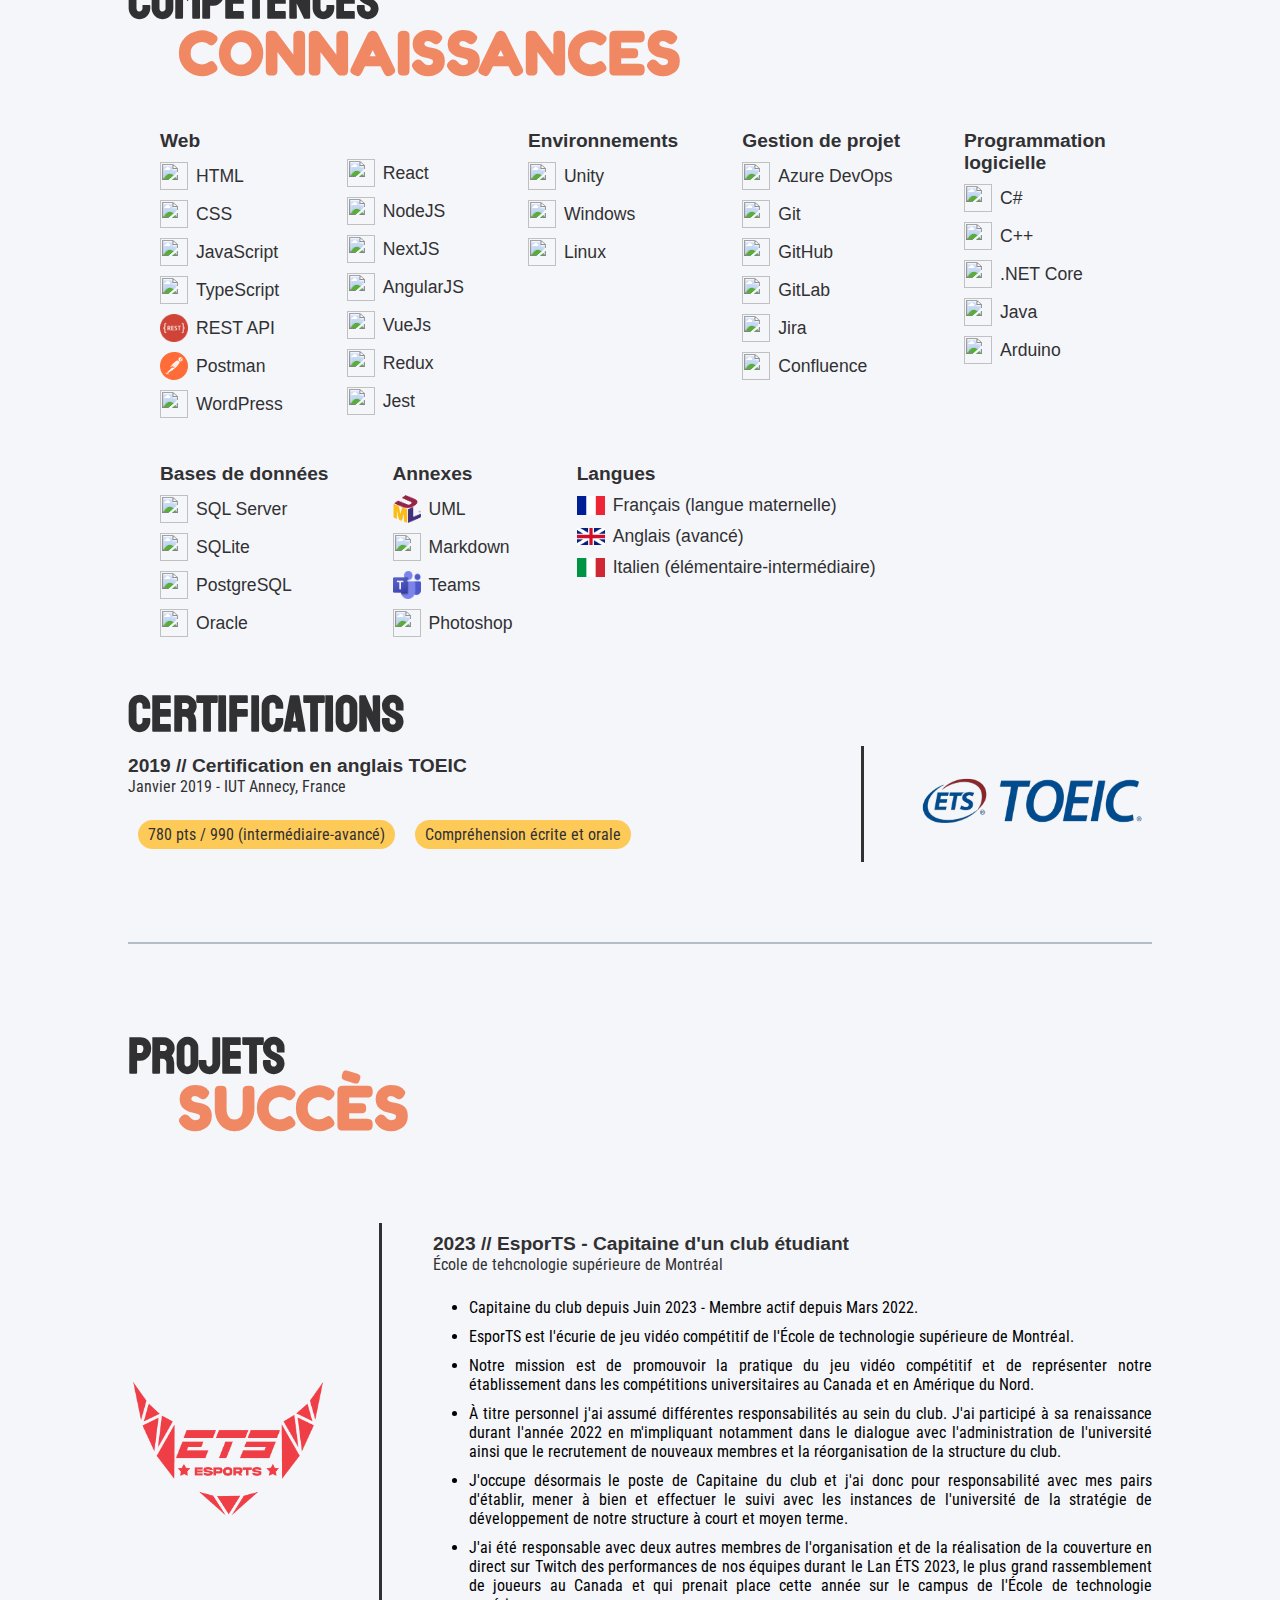
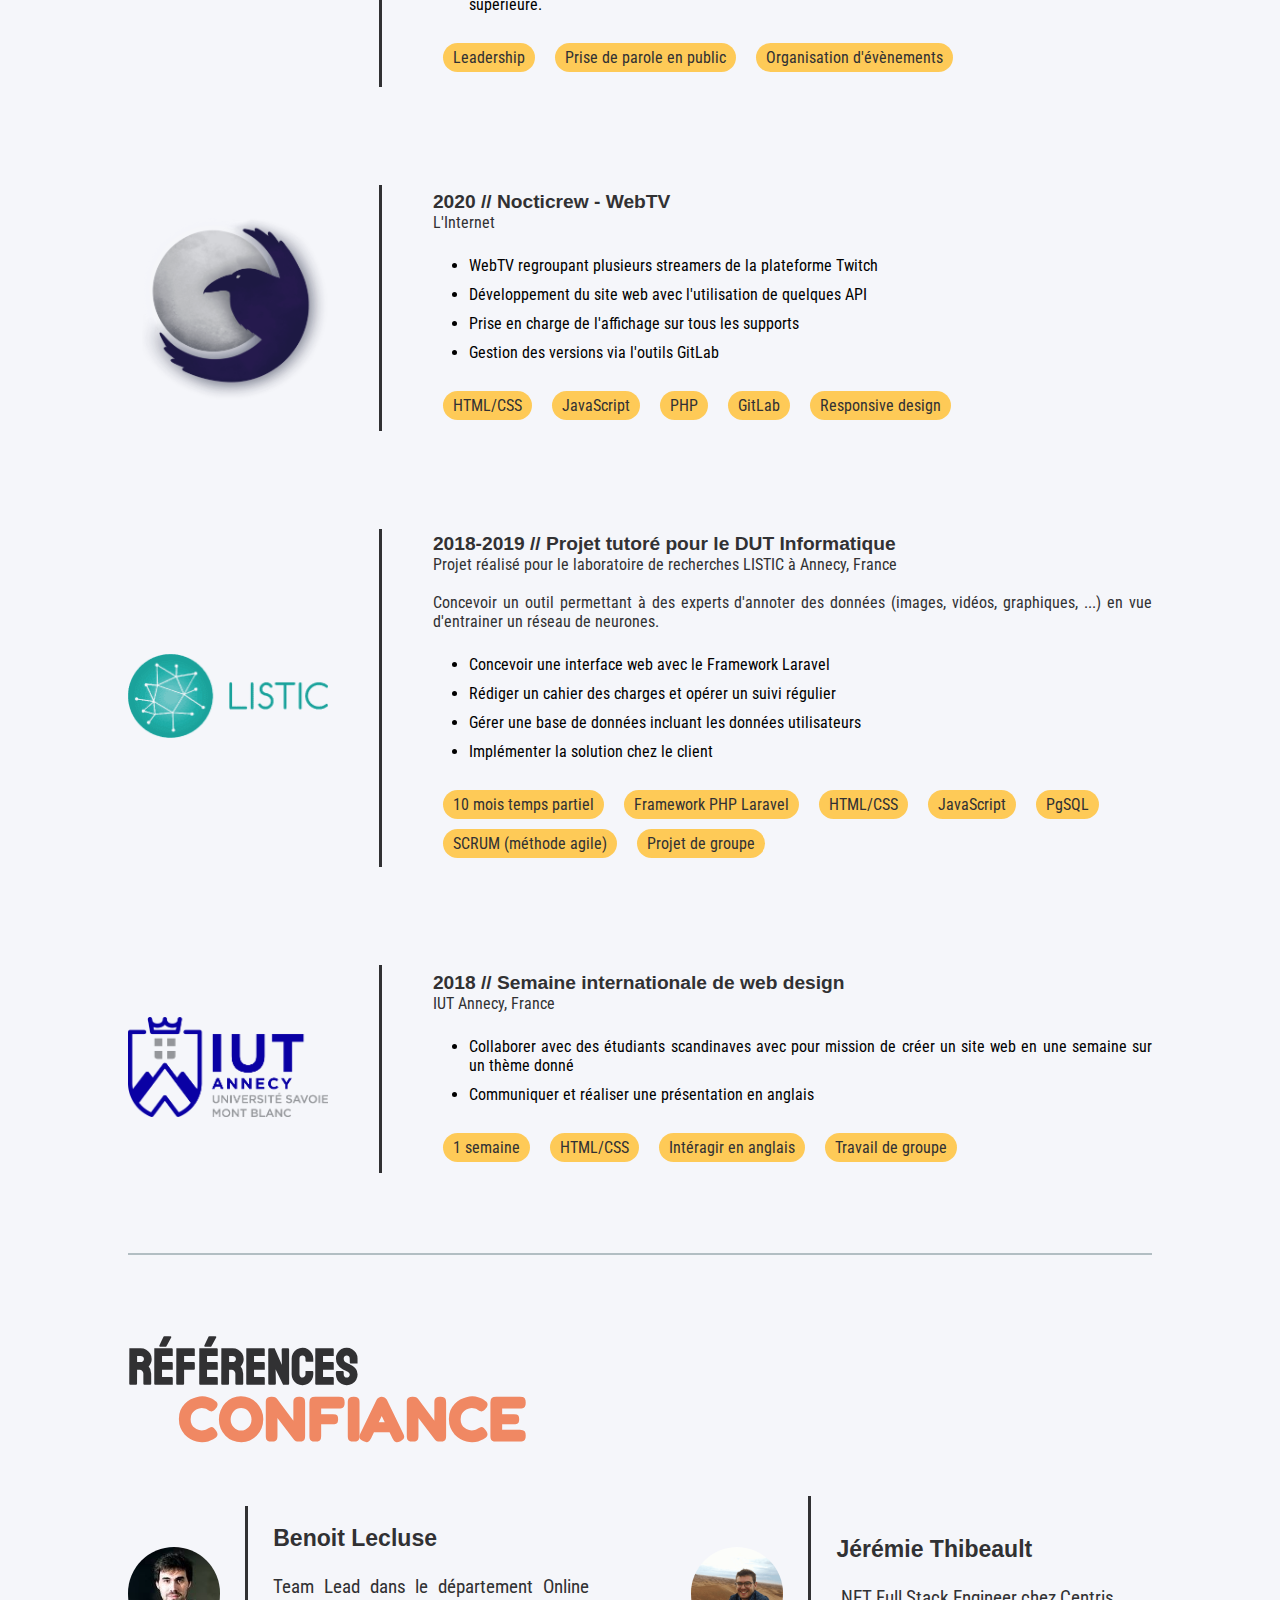
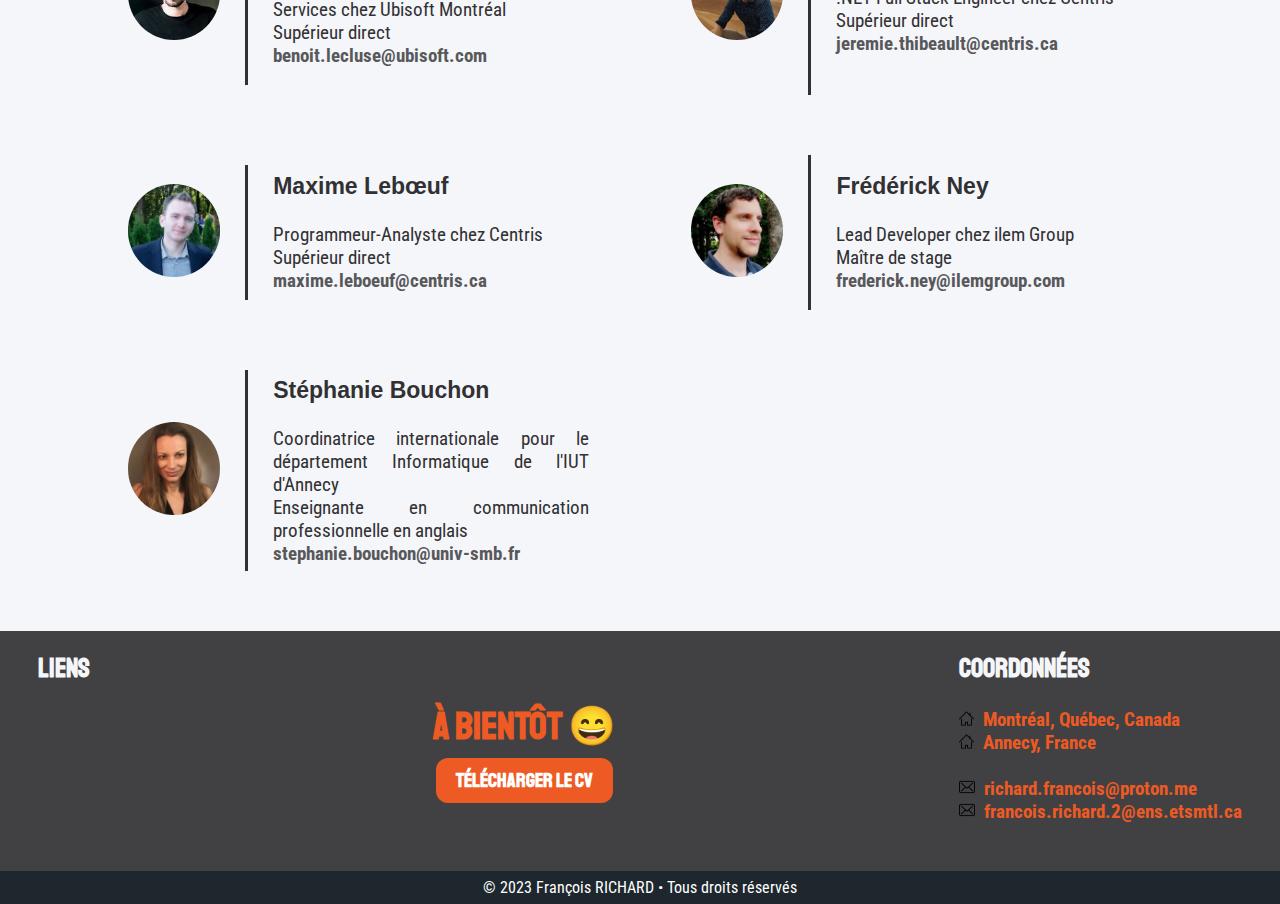
==== commit 145a034a: "CV update + text corrections" ====
--- a/index.html
+++ b/index.html
@@ -92,8 +92,10 @@
 					<br><br>
 
 					<h4 class="about-precision">OBJECTIFS PROFESSIONNELS</h4>
-					<p>Étudiant finissant au baccalauréat en génie logiciel à l'École de technologie supérieure de Montréal</p>
-					<p>Précédemment en stage au poste de développeur Web chez Ubisoft Montréal</p>
+					<p>Étudiant finissant au baccalauréat en génie logiciel à l'École de technologie supérieure de Montréal.</p>
+					<p>Capitaine du club étudiant EsporTS représentant l'ÉTS et promouvant la pratique du sport électronique.</p>
+					<br>
+					<p>Précédemment en stage au poste de développeur Web chez Ubisoft Montréal ainsi qu'en qualité de Analyste-Programmeur chez Centris.</p>
 					<br>
 					<p>J'ai acquis une expérience autour du développement web et orienté-objet, incluant la gestion des bases de données, aussi bien frontend que backend, à la suite d'un projet tuteuré et de quatre stages en entreprise. </p>
 					<br>
@@ -110,7 +112,7 @@
 					<h4 class="about-precision">COMPÉTENCES CLÉS</h4>
 					<p class="para-tag stuff-done">
 						<span>Conception web et logicielle</span>
-						<span> Développement d'API</span>
+						<span>Leadership</span>
 						<span>React.js</span>
 						<span>Méthodes agile</span>
 						<span>Anglais</span>
@@ -245,7 +247,7 @@
 						<ul class="para-description">
 							<li>Participer à la conception et l’implémentation d’outils backend utilisant des API en NodeJS.</li>
 							<li>Prise d’informations et documentation de services et outils potentiellement utilisables pour les projets de l’équipe.</li>
-							<li>Maintenir et ajouter de fonctionnalités dans des microservices d’un monorepo basé sur React.</li>
+							<li>Maintenir et ajouter des fonctionnalités dans des microservices d’un monorepo basé sur React.</li>
 							<li>Développement agile sur le modèle SCRUM et Kanban (GitLab)</li>
 							<li>Travail dans un environnement bilangue Français et Anglais</li>
 						</ul>
@@ -630,7 +632,7 @@
 				<p>École de tehcnologie supérieure de Montréal</p>
 				<br>
 				<ul class="para-description">
-					<li>Je suis engagé dans l'organisation du club depuis Mars 2022.</li>
+					<li>Capitaine du club depuis Juin 2023 - Membre actif depuis Mars 2022.</li>
 					<li>EsporTS est l'écurie de jeu vidéo compétitif de l'École de technologie supérieure de Montréal.</li>
 					<li>Notre mission est de promouvoir la pratique du jeu vidéo compétitif et de représenter notre établissement dans les compétitions universitaires au Canada et en Amérique du Nord.</li>
 					<li>À titre personnel j'ai assumé différentes responsabilités au sein du club. J'ai participé à sa renaissance durant l'année 2022 en m'impliquant notamment dans le dialogue avec l'administration de l'université ainsi que le recrutement de nouveaux membres et la réorganisation de la structure du club.</li>
@@ -829,7 +831,7 @@
 				<p><img src="data/address.png" class="coord_icons" alt="address-icon"> Montréal, Québec, Canada</p>
 				<p><img src="data/address.png" class="coord_icons" alt="address-icon"> Annecy, France</p>
 				<br>
-				<p class="unselectable"><img src="data/email.png" class="coord_icons" alt="email-icon"> richard.francois@protonmail.com</p>
+				<p class="unselectable"><img src="data/email.png" class="coord_icons" alt="email-icon"> richard.francois@proton.me</p>
 				<p class="unselectable"><img src="data/email.png" class="coord_icons" alt="email-icon"> francois.richard.2@ens.etsmtl.ca</p>
 			</div>
 		</footer>
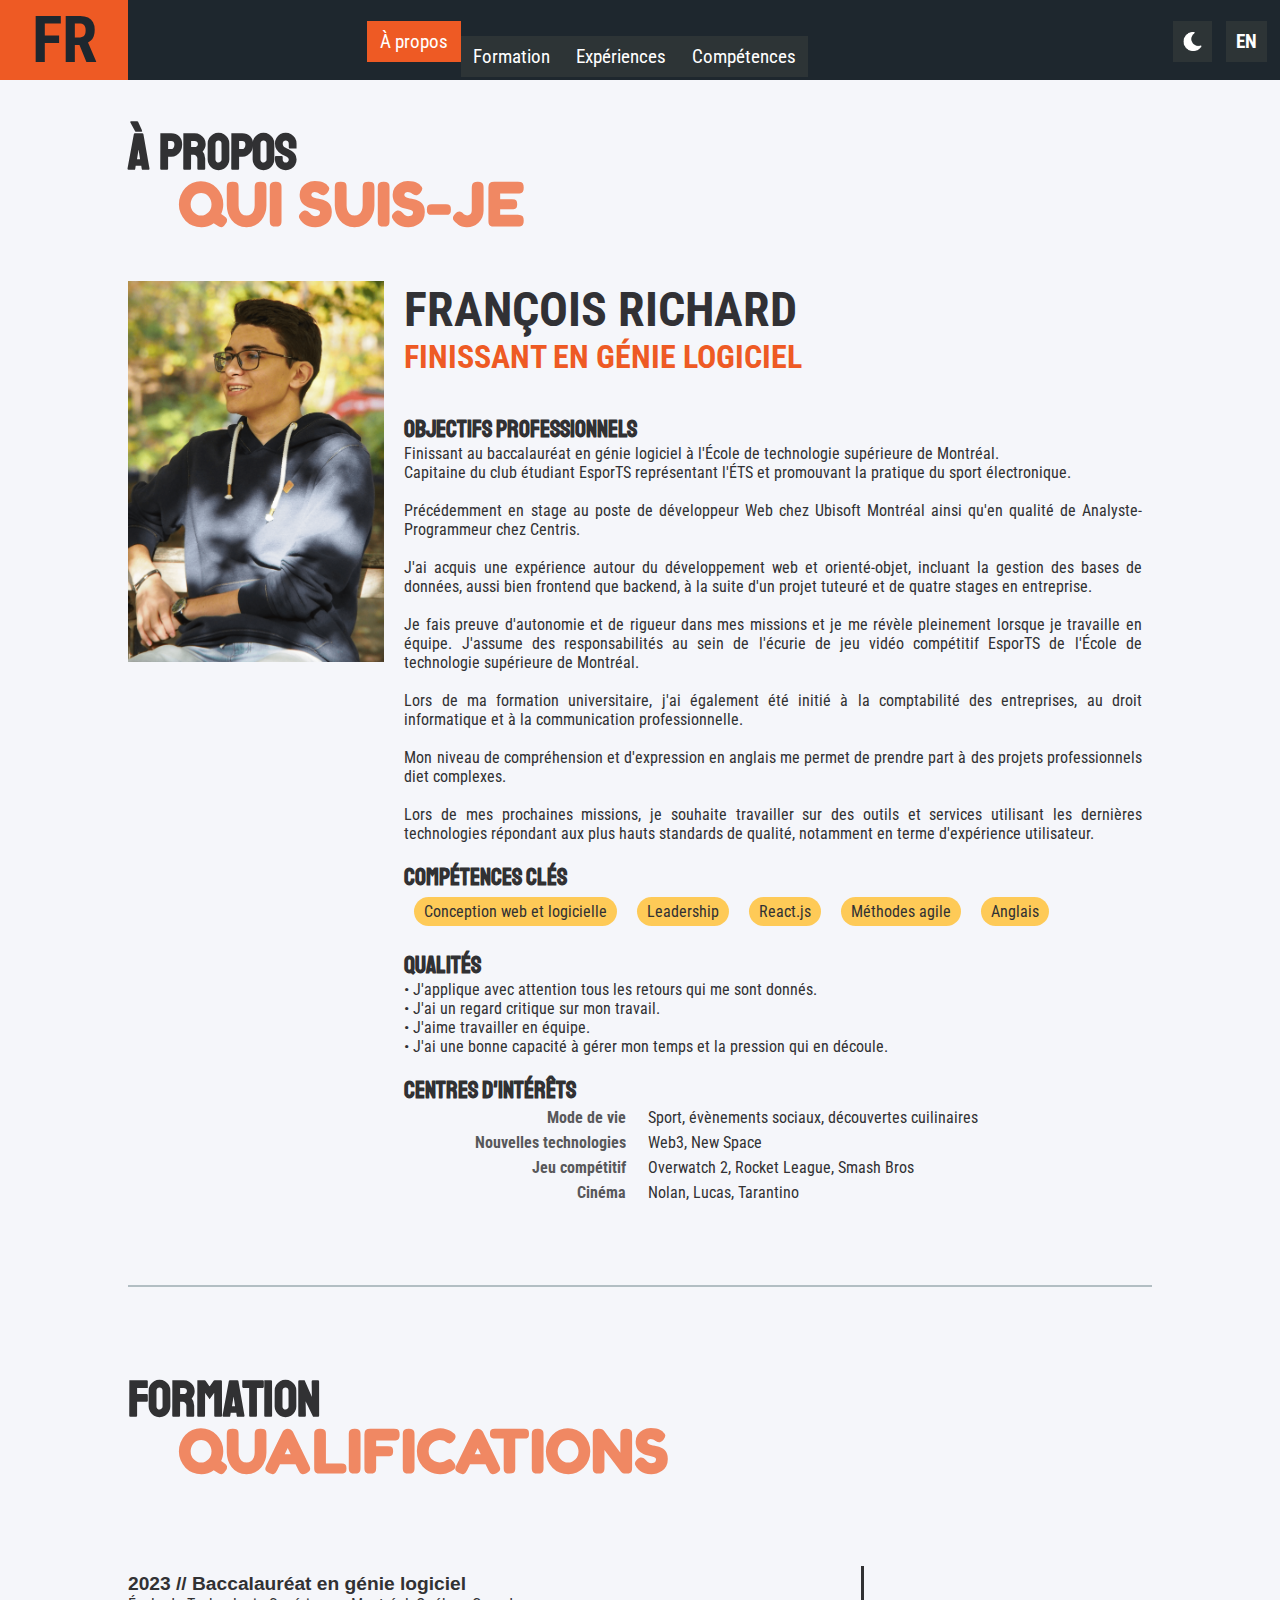
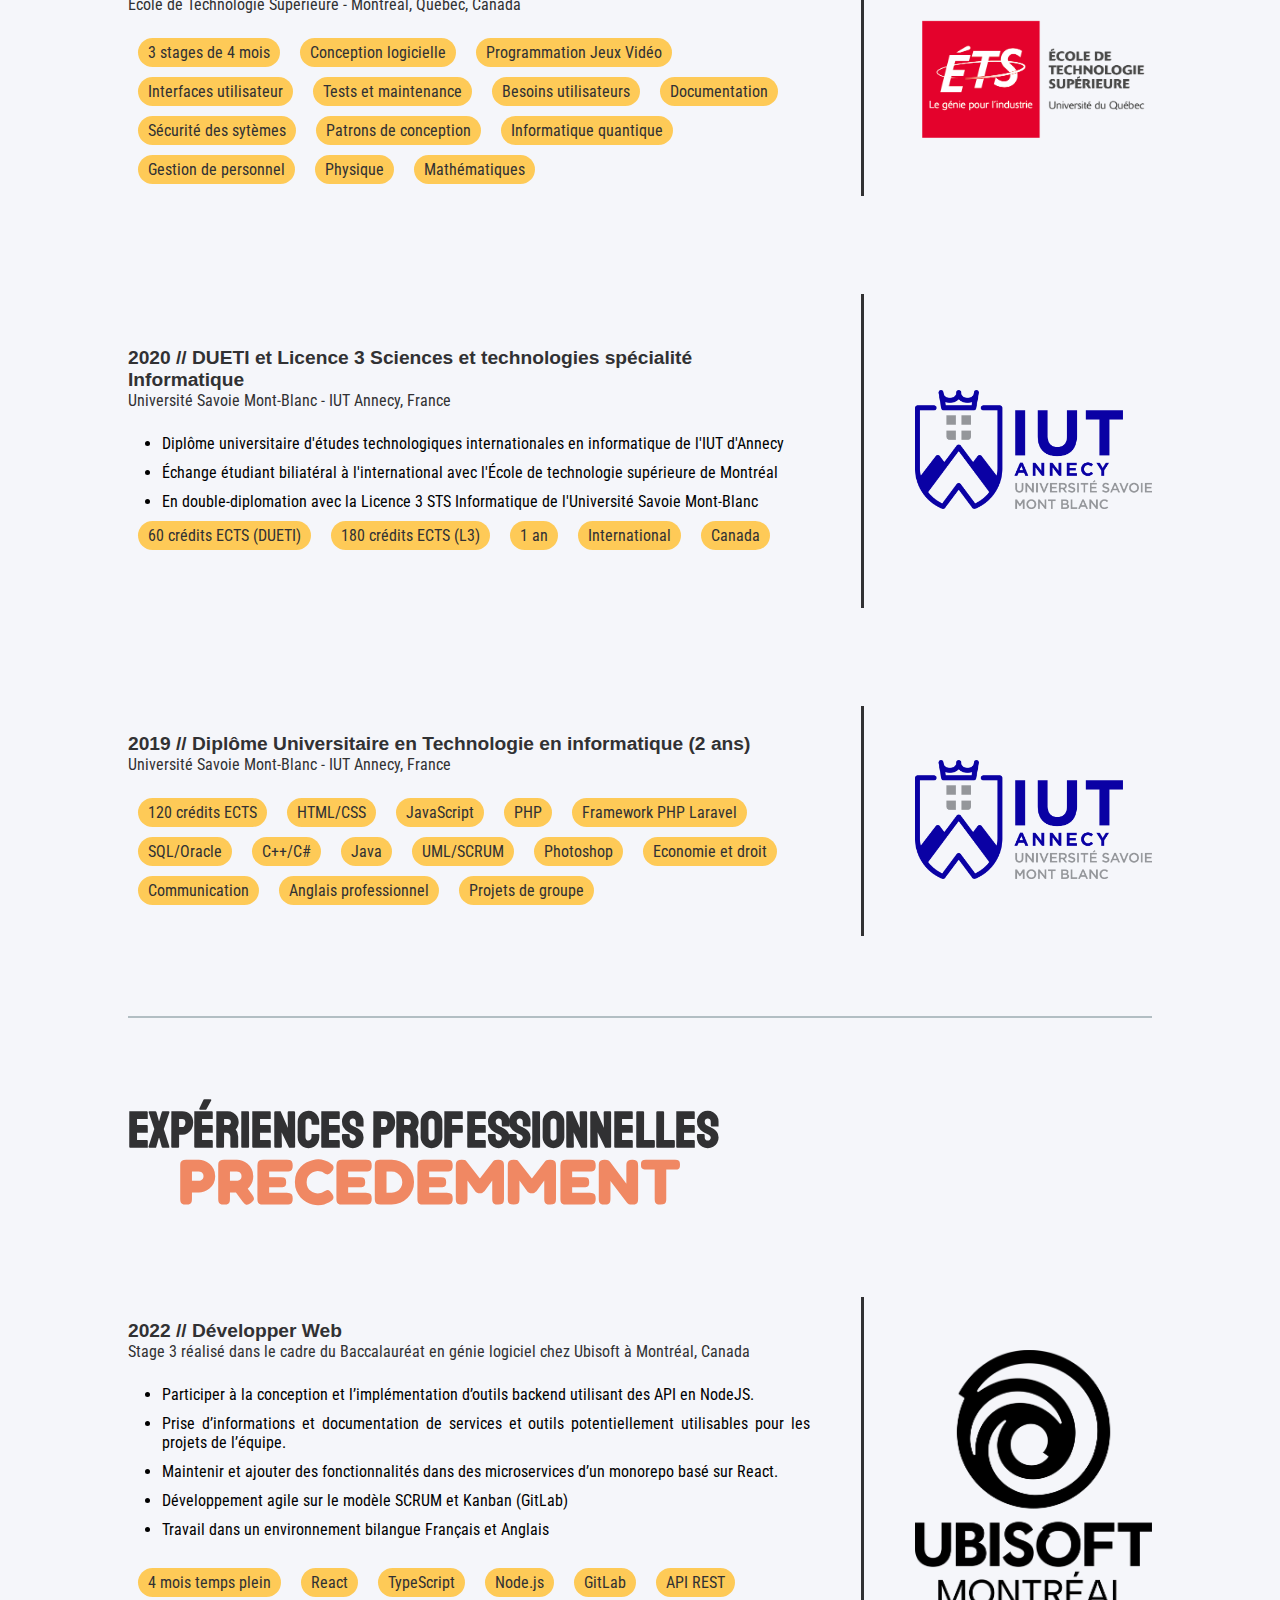
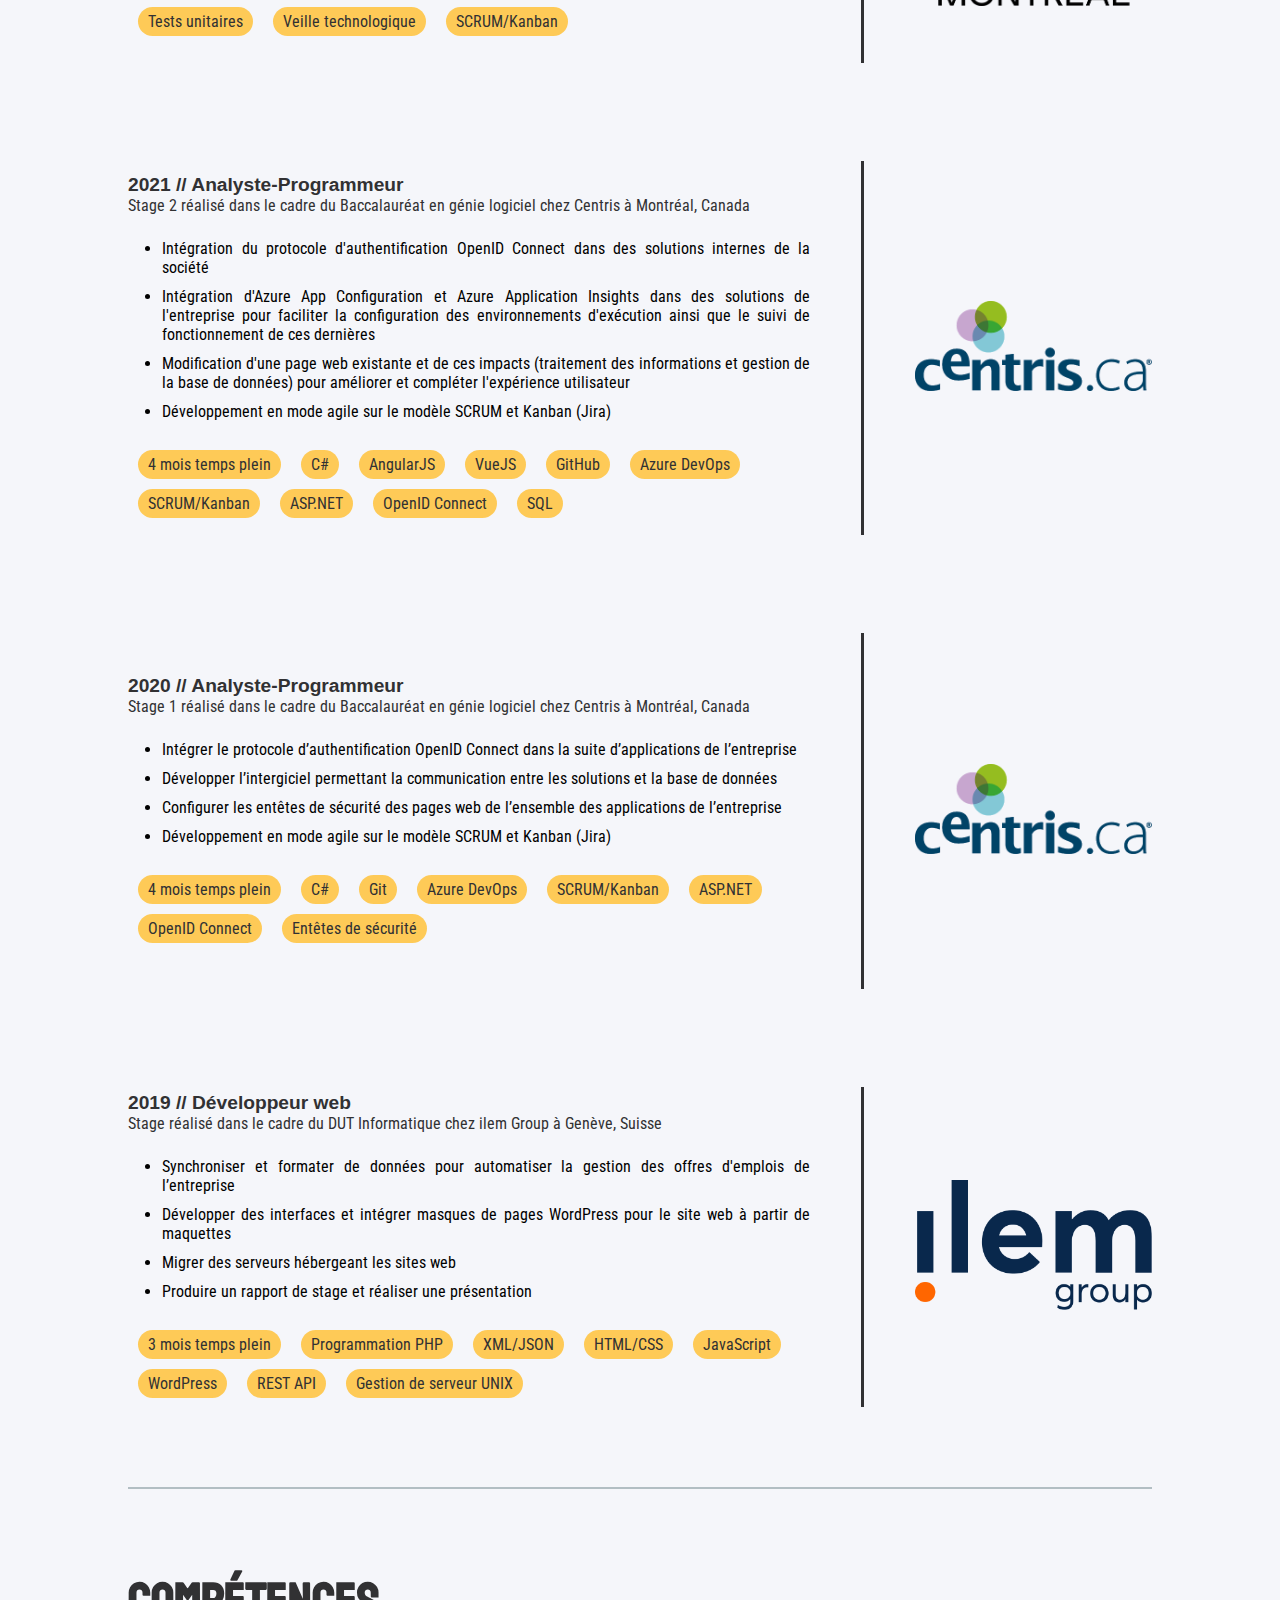
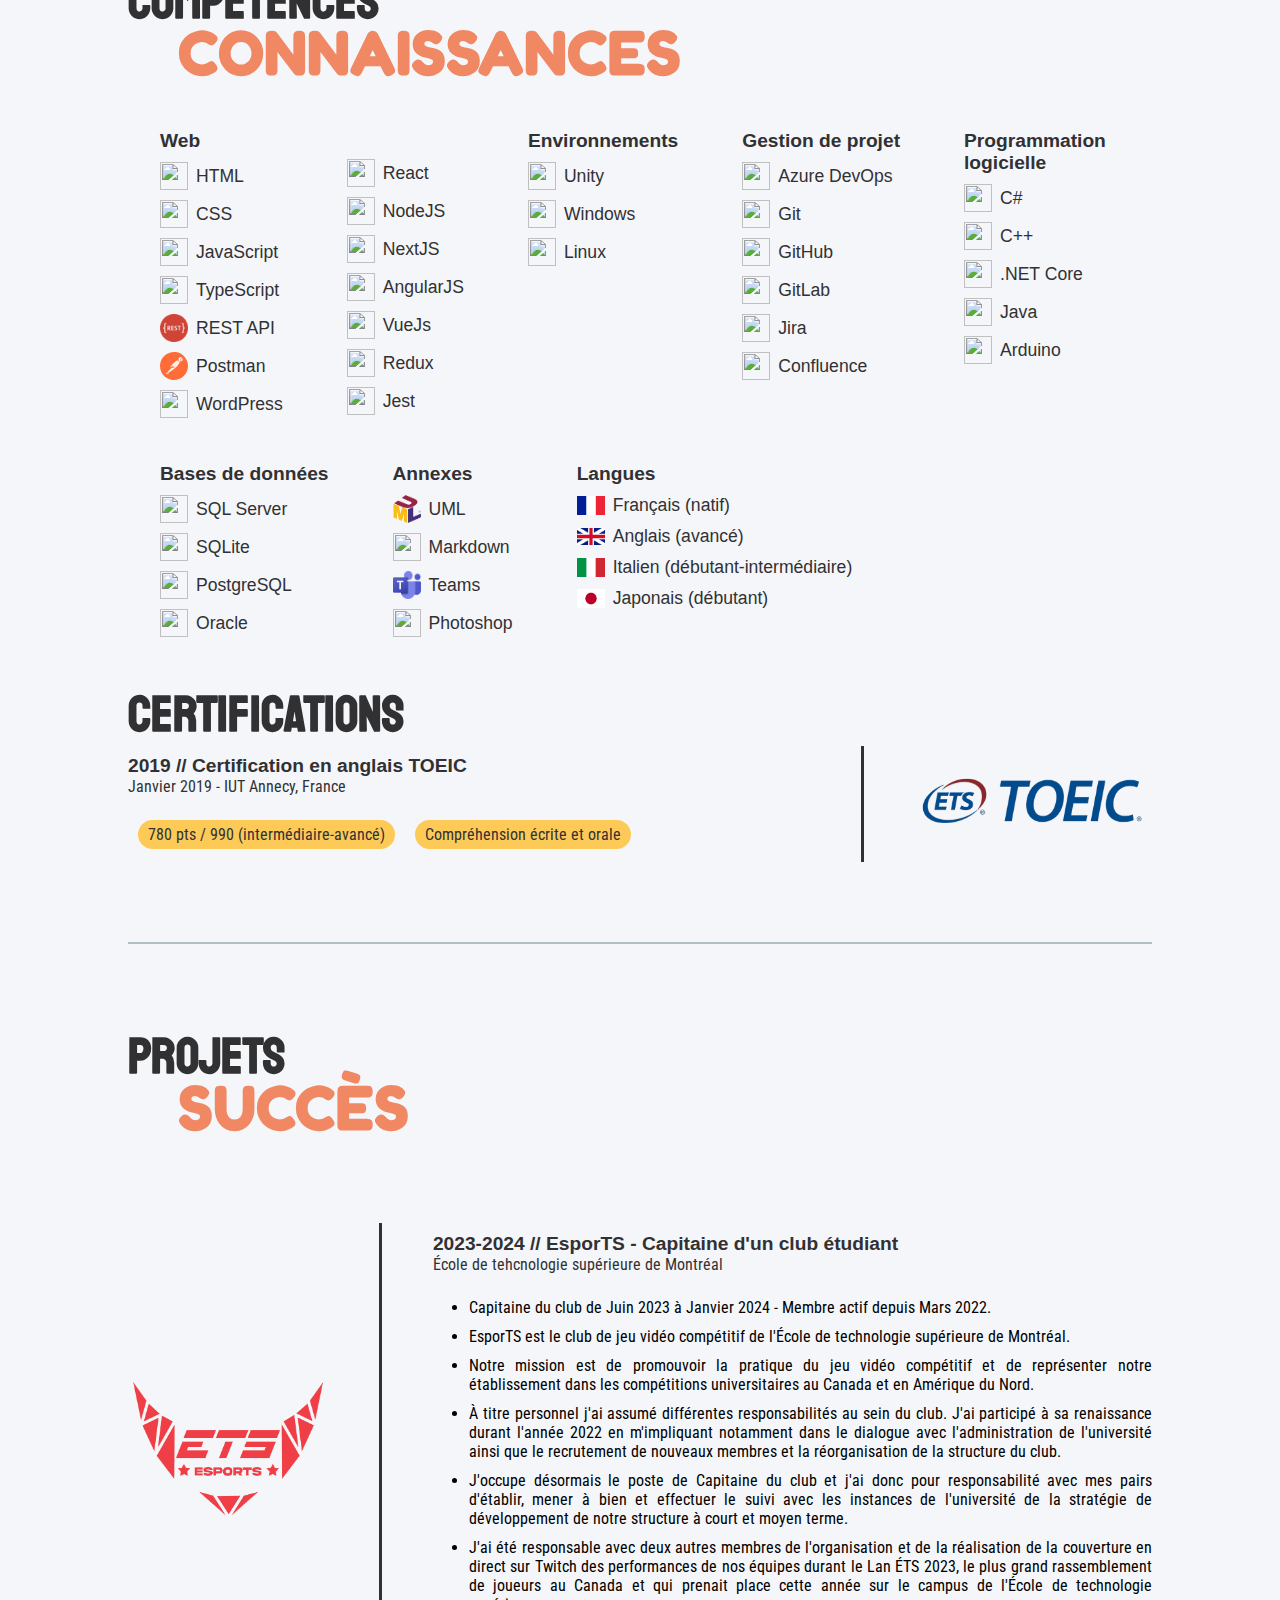
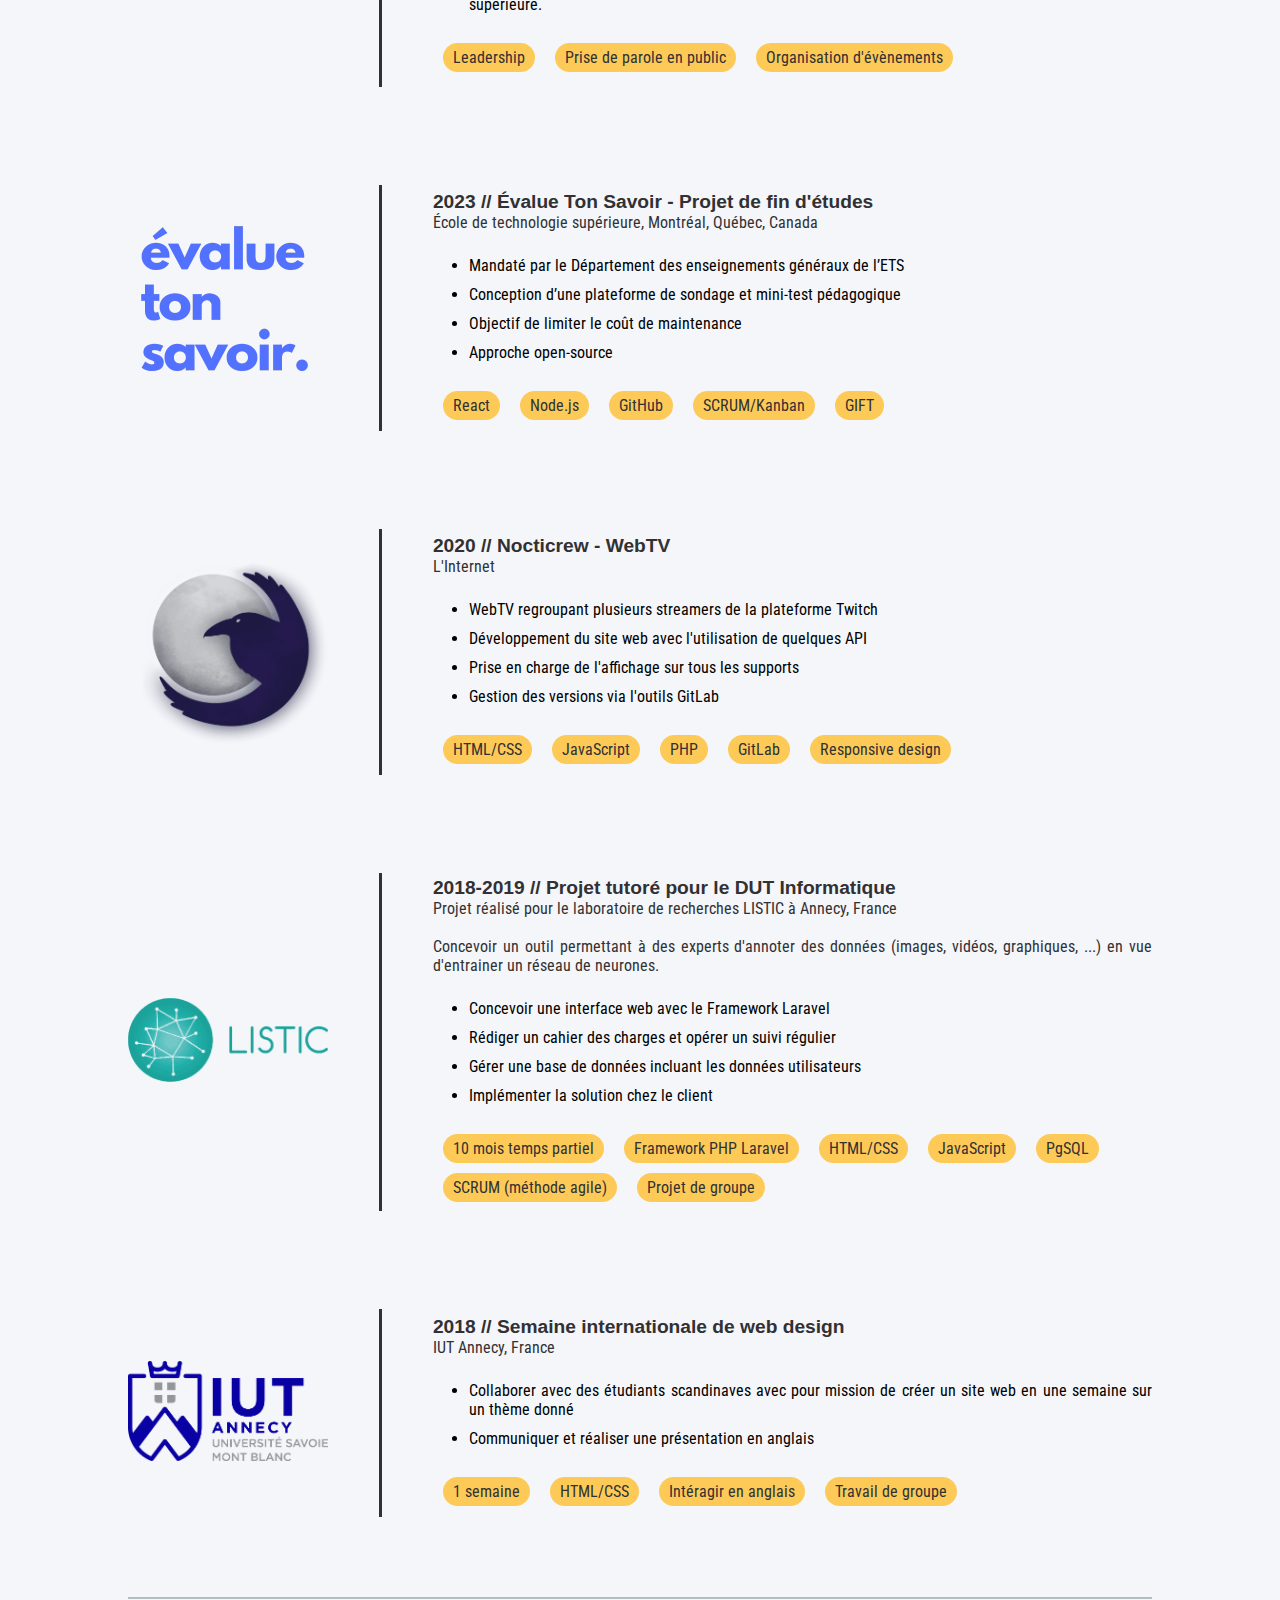
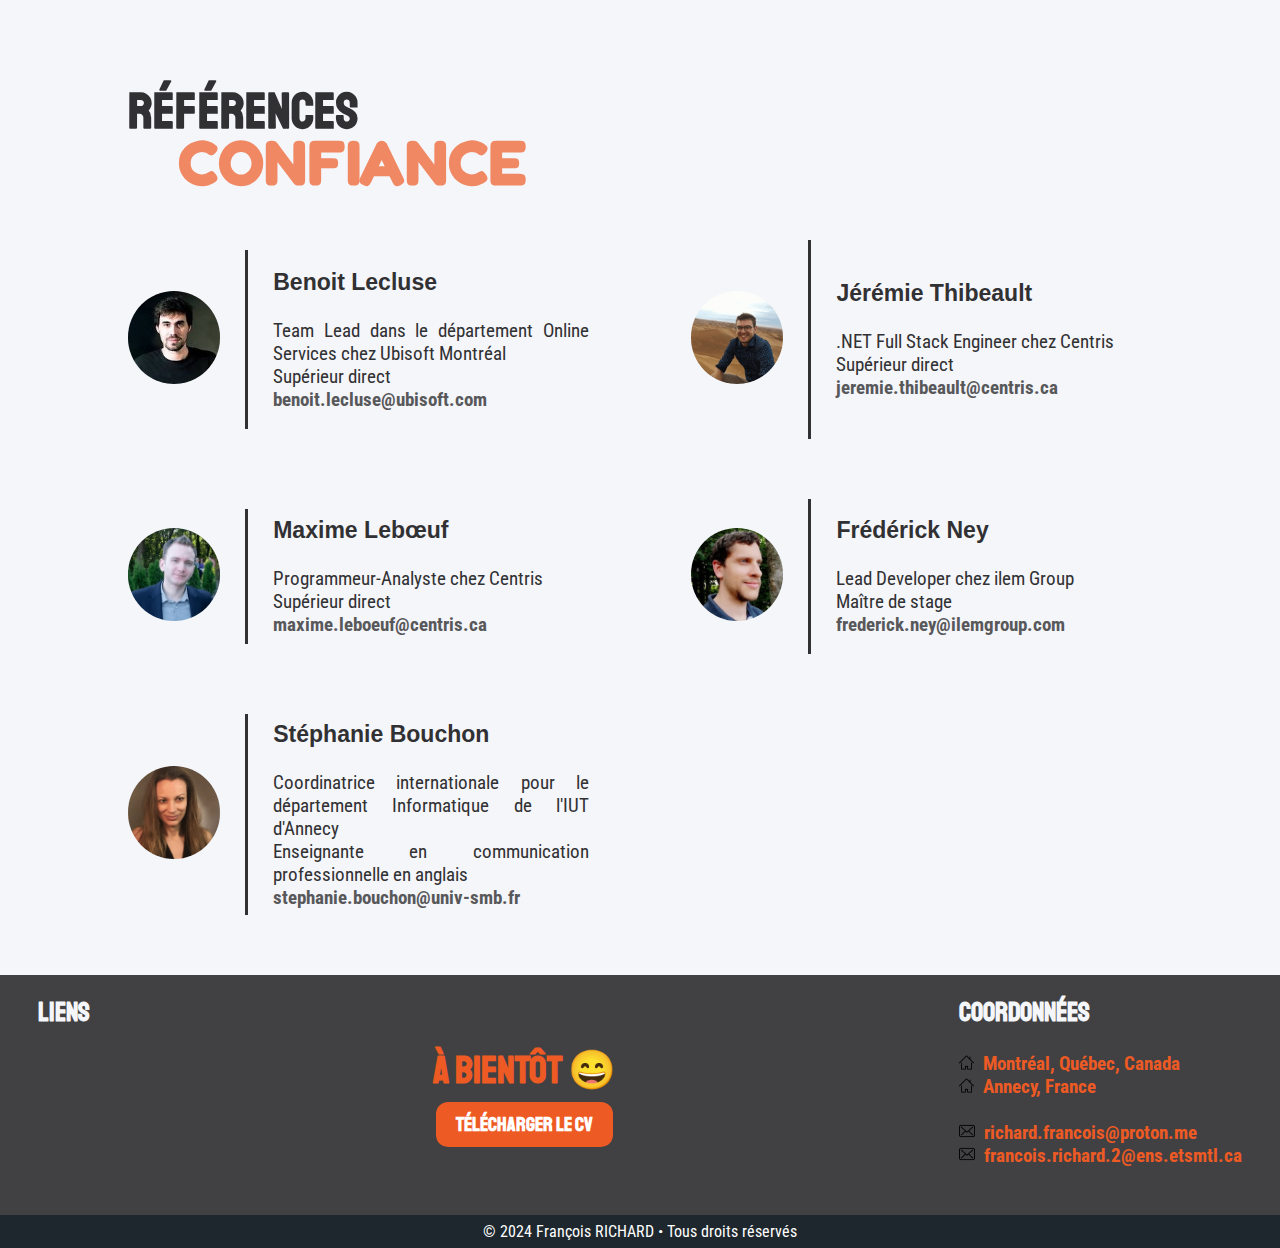
==== commit eeff2e87: "Update end of studies" ====
--- a/index.html
+++ b/index.html
@@ -13,13 +13,13 @@
 	<link rel="canonical" href="https://francois-richard.fr/">
 
 	<!-- HTML Meta Tags -->
-	<title>François RICHARD - Étudiant en génie logiciel à l'ÉTS Montréal</title>
+	<title>François RICHARD - Finissant en génie logiciel à l'ÉTS Montréal</title>
 	<meta name="description" content="Développement et conception web/logiciel, Gestion base de données et Anglais professionnel. Je souhaite travailler sur des outils et services utilisant les dernières technologies répondant aux plus hauts standards de qualité, notamment en terme d'expérience utilisateur.">
 
 	<!-- Facebook Meta Tags -->
 	<meta property="og:url" content="https://francois-richard.fr/">
 	<meta property="og:type" content="website">
-	<meta property="og:title" content="François RICHARD - Étudiant en génie logiciel à l'ÉTS Montréal">
+	<meta property="og:title" content="François RICHARD - Finissant en génie logiciel à l'ÉTS Montréal">
 	<meta property="og:description" content="Développement et conception web/logiciel, Gestion base de données et Anglais professionnel. Je souhaite travailler sur des outils et services utilisant les dernières technologies répondant aux plus hauts standards de qualité, notamment en terme d'expérience utilisateur.">
 	<meta property="og:image" content="https://francois-richard.fr/data/portrait.png">
 	<meta property="og:site_name" content="francois-richard">
@@ -28,7 +28,7 @@
 	<meta name="twitter:card" content="summary">
 	<meta property="twitter:domain" content="francois-richard.fr">
 	<meta property="twitter:url" content="https://francois-richard.fr/">
-	<meta name="twitter:title" content="François RICHARD - Étudiant en génie logiciel à l'ÉTS Montréal">
+	<meta name="twitter:title" content="François RICHARD - Finissant en génie logiciel à l'ÉTS Montréal">
 	<meta name="twitter:description" content="Développement et conception web/logiciel, Gestion base de données et Anglais professionnel. Je souhaite travailler sur des outils et services utilisant les dernières technologies répondant aux plus hauts standards de qualité, notamment en terme d'expérience utilisateur.">
 	<meta name="twitter:image" content="https://francois-richard.fr/data/portrait.png">
 </head>
@@ -88,11 +88,11 @@
 				<img id="portrait" alt="François RICHARD photo" src="data/portrait.png">
 				<div id="about-text">
 					<p class="about_name">FRANÇOIS RICHARD</p>
-					<h1 class="about_function">ÉTUDIANT EN GÉNIE LOGICIEL</h1>
+					<h1 class="about_function">FINISSANT EN GÉNIE LOGICIEL</h1>
 					<br><br>
 
 					<h4 class="about-precision">OBJECTIFS PROFESSIONNELS</h4>
-					<p>Étudiant finissant au baccalauréat en génie logiciel à l'École de technologie supérieure de Montréal.</p>
+					<p>Finissant au baccalauréat en génie logiciel à l'École de technologie supérieure de Montréal.</p>
 					<p>Capitaine du club étudiant EsporTS représentant l'ÉTS et promouvant la pratique du sport électronique.</p>
 					<br>
 					<p>Précédemment en stage au poste de développeur Web chez Ubisoft Montréal ainsi qu'en qualité de Analyste-Programmeur chez Centris.</p>
@@ -106,7 +106,6 @@
 					<p>Mon niveau de compréhension et d'expression en anglais me permet de prendre part à des projets professionnels diet complexes. </p>
 					<br>
 					<p>Lors de mes prochaines missions, je souhaite travailler sur des outils et services utilisant les dernières technologies répondant aux plus hauts standards de qualité, notamment en terme d'expérience utilisateur.</p>
-
 					<br>
 
 					<h4 class="about-precision">COMPÉTENCES CLÉS</h4>
@@ -130,20 +129,20 @@
 
 					<h4 class="about-precision">CENTRES D'INTÉRÊTS</h4>
 					<p class="p-mobile">
+						<span class="left-align">Mode de vie</span>
+						<span class="right-align">Sport, évènements sociaux, découvertes cuilinaires</span>
+					</p>
+					<p class="p-mobile">
 						<span class="left-align">Nouvelles technologies</span>
-						<span class="right-align">Blockchain, Boston Dynamics, Tesla, ...</span>
+						<span class="right-align">Web3, New Space</span>
 					</p>
 					<p class="p-mobile">
 						<span class="left-align">Jeu compétitif</span>
-						<span class="right-align">Overwatch 2, Rocket League, Smash Bros, ...</span>
-					</p>
-					<p class="p-mobile">
-						<span class="left-align">Aérospatial</span>
-						<span class="right-align">SpaceX, ESA, Blue Origin, ...</span>
+						<span class="right-align">Overwatch 2, Rocket League, Smash Bros</span>
 					</p>
 					<p class="p-mobile">
 						<span class="left-align">Cinéma</span>
-						<span class="right-align">Spielberg, Lucas, Tarantino, ...</span>
+						<span class="right-align">Nolan, Lucas, Tarantino</span>
 					</p>
 				</div>
 			</div>
@@ -158,7 +157,7 @@
 				<br><br>
 				<div class="paragraph">
 					<div class="para-content">
-						<h4 class="para-title">Depuis Automne 2019 // Baccalauréat en génie logiciel</h4>
+						<h4 class="para-title">2023 // Baccalauréat en génie logiciel</h4>
 						<p>École de Technologie Supérieure - Montréal, Québec, Canada</p>
 						<br>
 						<p class="para-tag stuff-done">
@@ -242,7 +241,7 @@
 				<div class="paragraph">
 					<div class="para-content">
 						<h4 class="para-title">2022 // Développer Web</h4>
-						<p>Stage 3 réalisé dans le cadre du Baccalauréat en génie logiciel chez Centris à Montréal, Canada</p>
+						<p>Stage 3 réalisé dans le cadre du Baccalauréat en génie logiciel chez Ubisoft à Montréal, Canada</p>
 						<br>
 						<ul class="para-description">
 							<li>Participer à la conception et l’implémentation d’outils backend utilisant des API en NodeJS.</li>
@@ -586,7 +585,7 @@
 
 					<div class="skills-item">
 						<img src="./data/skills-icons/france.png" class="flag"/>
-					  	<span>Français (langue maternelle)</span>
+					  	<span>Français (natif)</span>
 					</div>
 					<div class="skills-item">
 						<img src="./data/skills-icons/uk.png" class="flag"/>
@@ -594,7 +593,11 @@
 					</div>
 					<div class="skills-item">
 						<img src="./data/skills-icons/italy.png" class="flag"/>
-					  	<span>Italien (élémentaire-intermédiaire)</span>
+					  	<span>Italien (débutant-intermédiaire)</span>
+					</div>
+					<div class="skills-item">
+						<img src="./data/skills-icons/japan.png" class="flag"/>
+					  	<span>Japonais (débutant)</span>
 					</div>
 				</div>
 			</div>
@@ -625,15 +628,15 @@
 		<!-- EsporTS -->
 		<br><br>
 		<div class="paragraph">	
-			<a target="_blank" id="esports_img_proj" class="para-img img_proj" rel="noopener noreferrer"><img src="data/LogoEsporTS.png" alt="Logo EsporTS"></a>
+			<a target="_blank" href="https://www.etsmtl.ca/activites-et-services-aux-etudiants/clubs-etudiants/esports-equipes-competitives-de-jeux-video" id="esports_img_proj" class="para-img img_proj" rel="noopener noreferrer"><img src="data/LogoEsporTS.png" alt="Logo EsporTS"></a>
 			<div class="para-bar"></div>
 			<div class="para-content">
-				<h4 class="para-title">2023 // EsporTS - Capitaine d'un club étudiant</h4>
+				<h4 class="para-title">2023-2024 // EsporTS - Capitaine d'un club étudiant</h4>
 				<p>École de tehcnologie supérieure de Montréal</p>
 				<br>
 				<ul class="para-description">
-					<li>Capitaine du club depuis Juin 2023 - Membre actif depuis Mars 2022.</li>
-					<li>EsporTS est l'écurie de jeu vidéo compétitif de l'École de technologie supérieure de Montréal.</li>
+					<li>Capitaine du club de Juin 2023 à Janvier 2024 - Membre actif depuis Mars 2022.</li>
+					<li>EsporTS est le club de jeu vidéo compétitif de l'École de technologie supérieure de Montréal.</li>
 					<li>Notre mission est de promouvoir la pratique du jeu vidéo compétitif et de représenter notre établissement dans les compétitions universitaires au Canada et en Amérique du Nord.</li>
 					<li>À titre personnel j'ai assumé différentes responsabilités au sein du club. J'ai participé à sa renaissance durant l'année 2022 en m'impliquant notamment dans le dialogue avec l'administration de l'université ainsi que le recrutement de nouveaux membres et la réorganisation de la structure du club.</li>
 					<li>J'occupe désormais le poste de Capitaine du club et j'ai donc pour responsabilité avec mes pairs d'établir, mener à bien et effectuer le suivi avec les instances de l'université de la stratégie de développement de notre structure à court et moyen terme.</li>
@@ -644,6 +647,32 @@
 					<span>Leadership</span>
 					<span>Prise de parole en public</span>
 					<span>Organisation d'évènements</span>
+				</p>
+			</div>
+		</div>
+		<!-- EvalueTonSavoir -->
+		<br><br>
+		<div class="paragraph">	
+			<a target="_blank" href="https://evaluetonsavoir.vercel.app/" id="evaluetonsavoir_img_proj" class="para-img img_proj" rel="noopener noreferrer"><img src="data/evaluetonsavoir.png" alt="Logo Évalue Ton Savoir" title="Évalue Ton Savoir"></a>
+			<div class="para-bar"></div>
+			<div class="para-content">
+				<h4 class="para-title">2023 // Évalue Ton Savoir - Projet de fin d'études</h4>
+				<p>École de technologie supérieure, Montréal, Québec, Canada</p>
+				<br>
+				<ul class="para-description">
+					<li>Mandaté par le Département des enseignements généraux de l’ETS</li>
+					<li>Conception d’une plateforme de sondage et mini-test pédagogique</li>
+					<li>Objectif de limiter le coût de maintenance</li>
+					<li>Approche open-source</li>
+
+				</ul>
+				<br>
+				<p class="para-tag stuff-done">
+					<span>React</span>
+					<span>Node.js</span>
+					<span>GitHub</span>
+					<span>SCRUM/Kanban</span>
+					<span>GIFT</span>
 				</p>
 			</div>
 		</div>
@@ -835,7 +864,7 @@
 				<p class="unselectable"><img src="data/email.png" class="coord_icons" alt="email-icon"> francois.richard.2@ens.etsmtl.ca</p>
 			</div>
 		</footer>
-		<p id="copyright">© 2023 François RICHARD &bull; Tous droits réservés </p>
+		<p id="copyright">© 2024 François RICHARD &bull; Tous droits réservés </p>
 		<a id="up" href="#a-propos"><img src="data/up.png" alt="Go top button" title="Retour en haut"></a>
 
 	</section>	
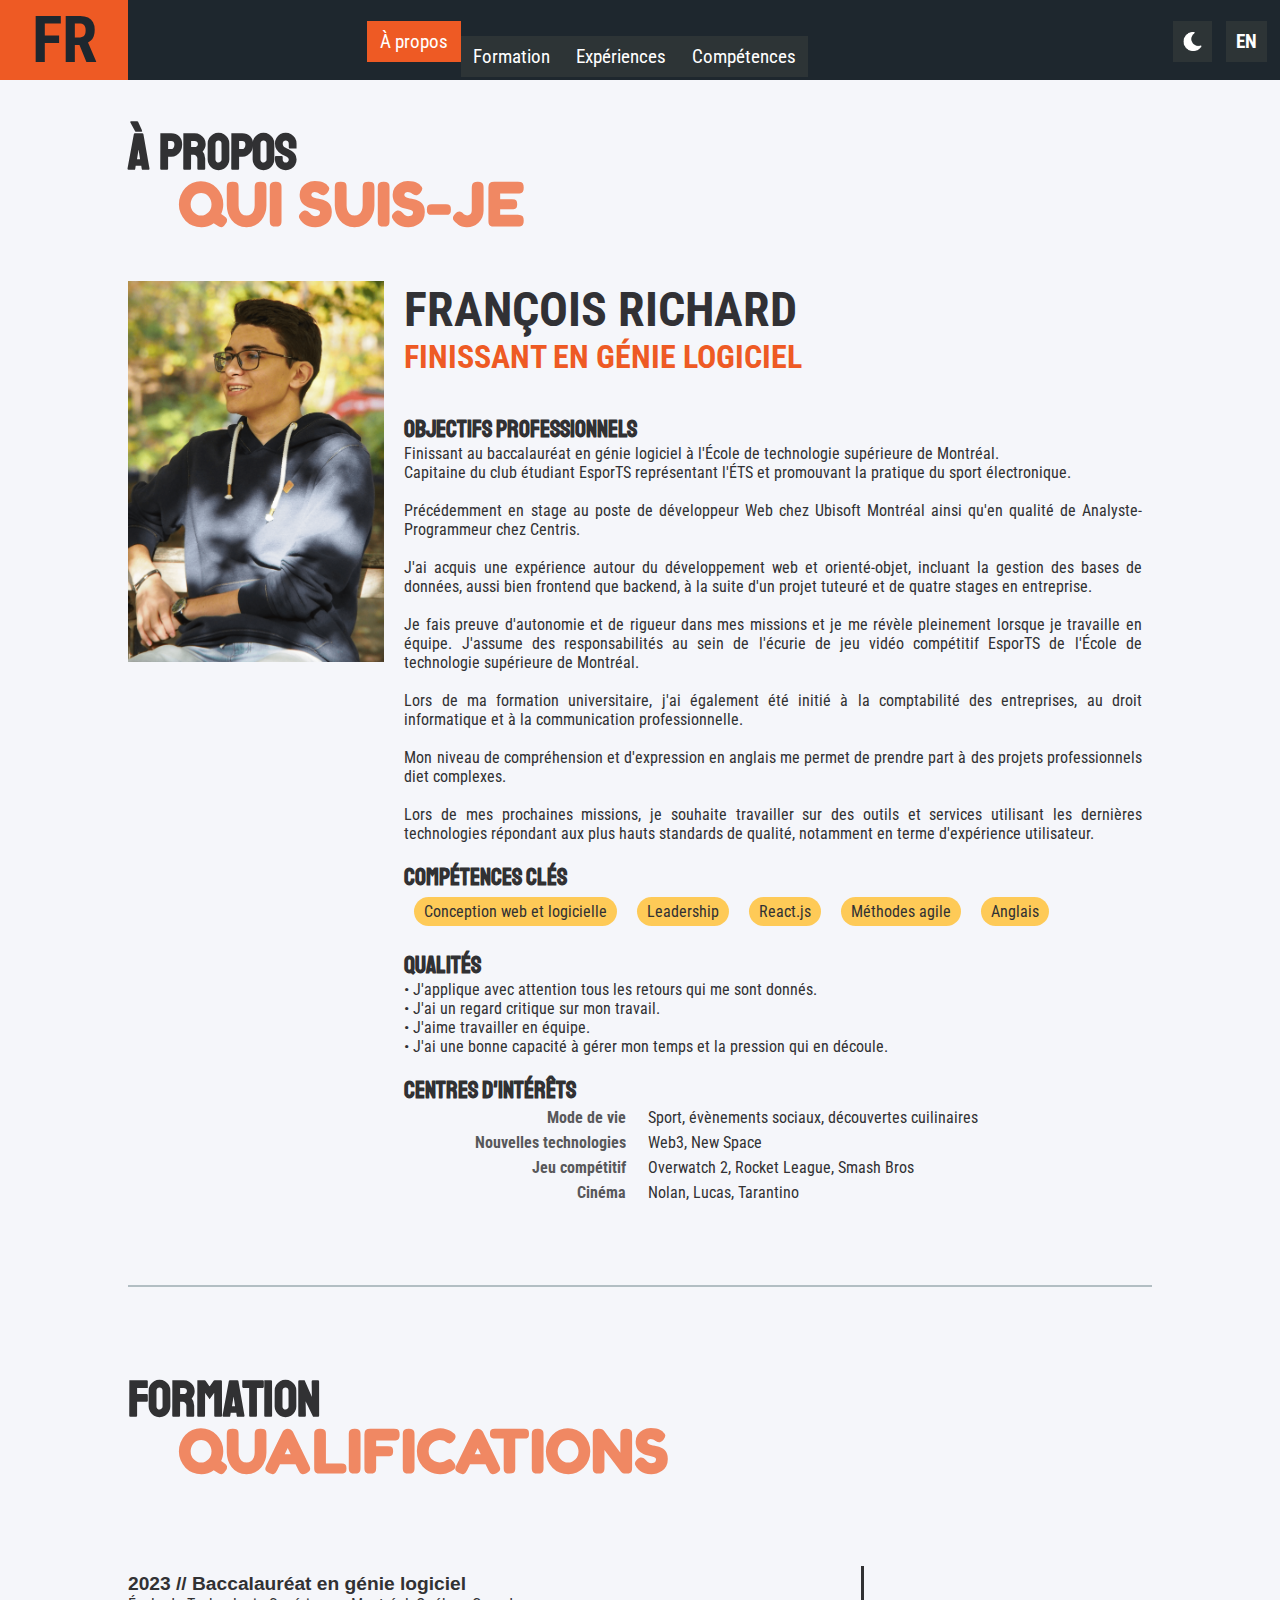
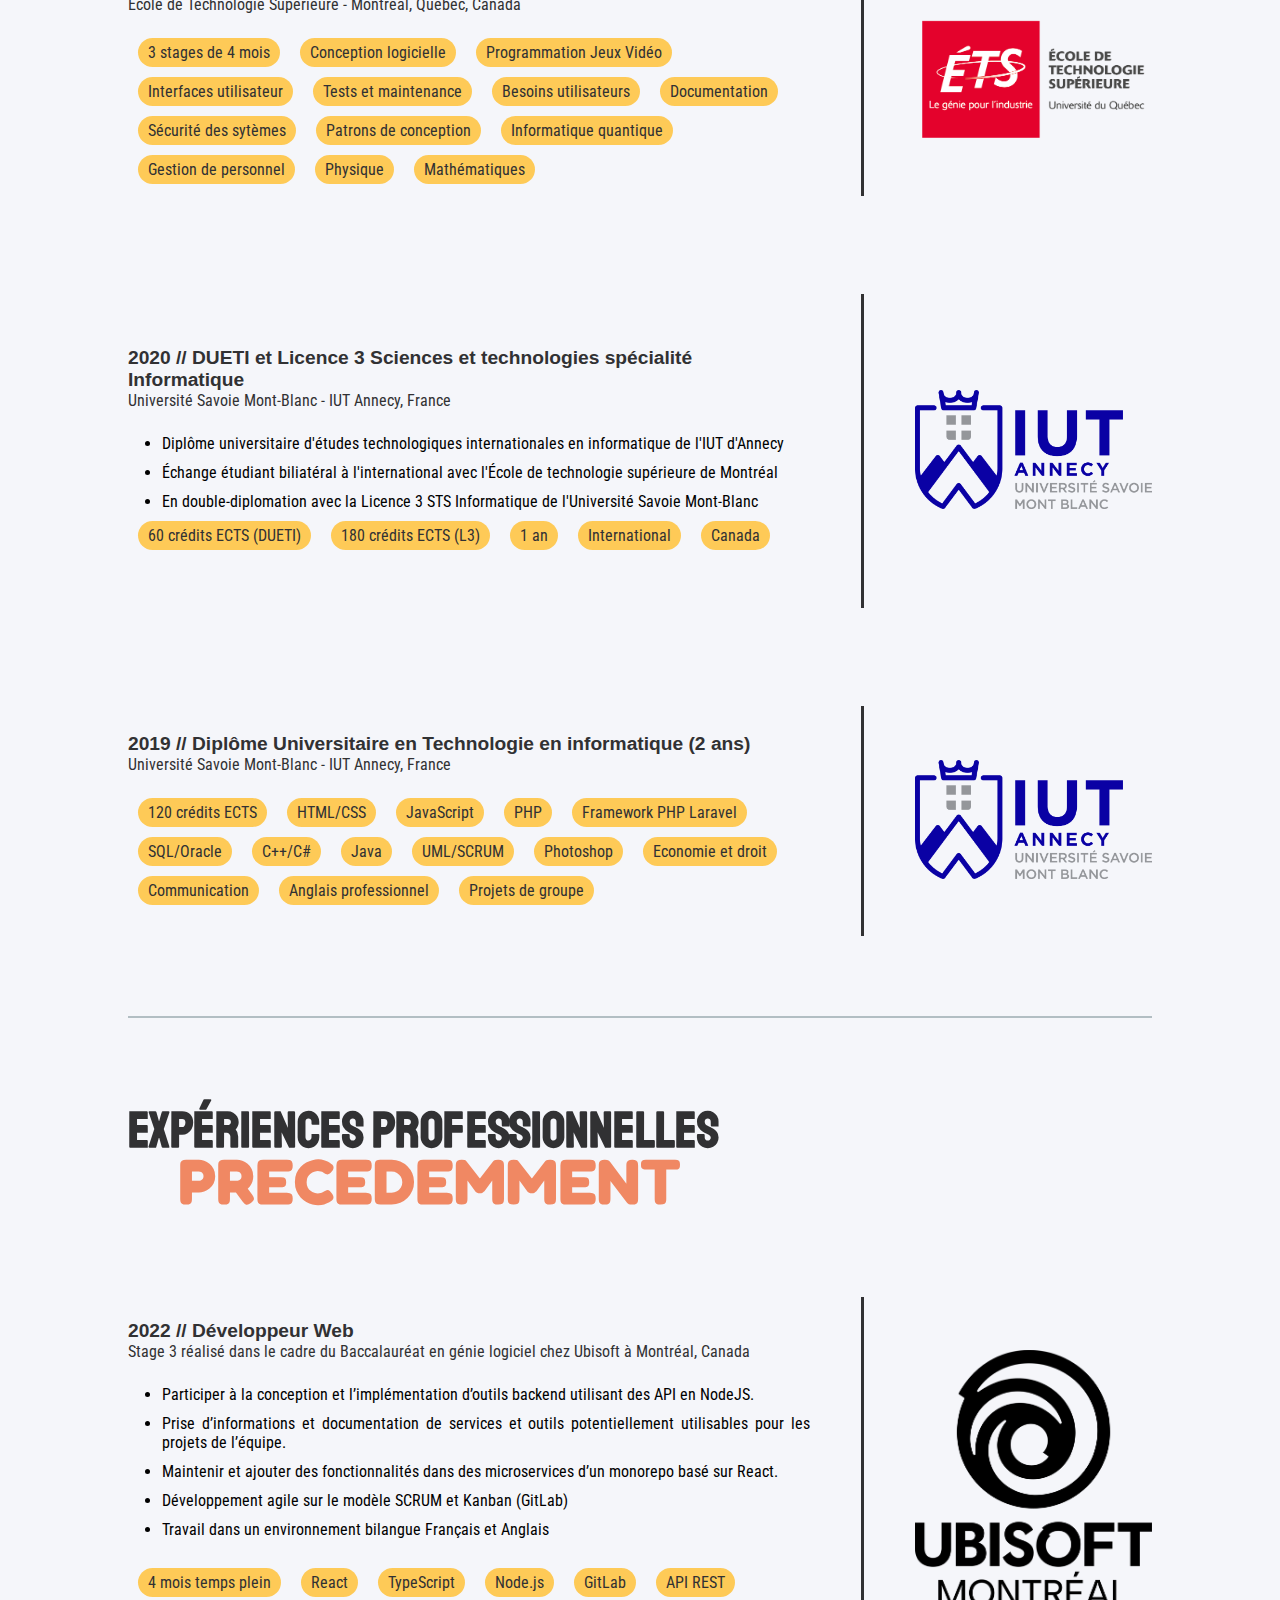
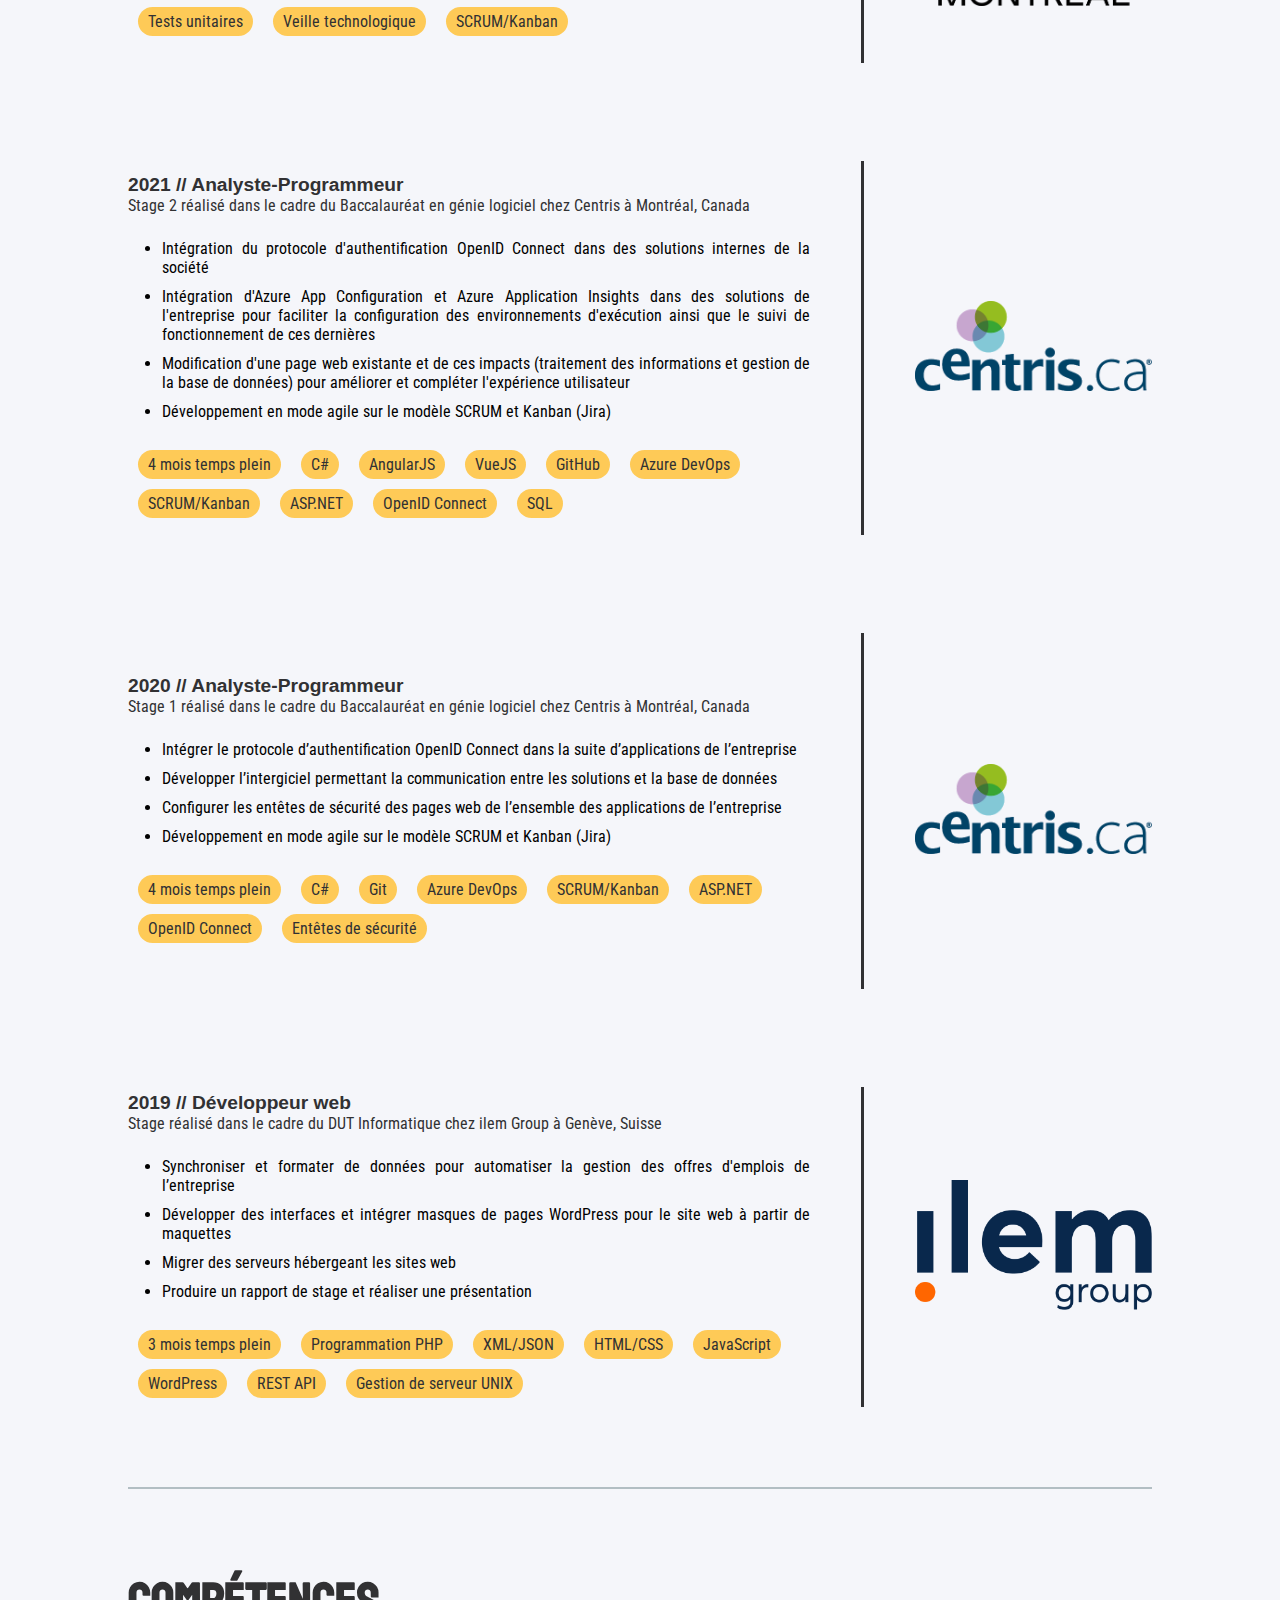
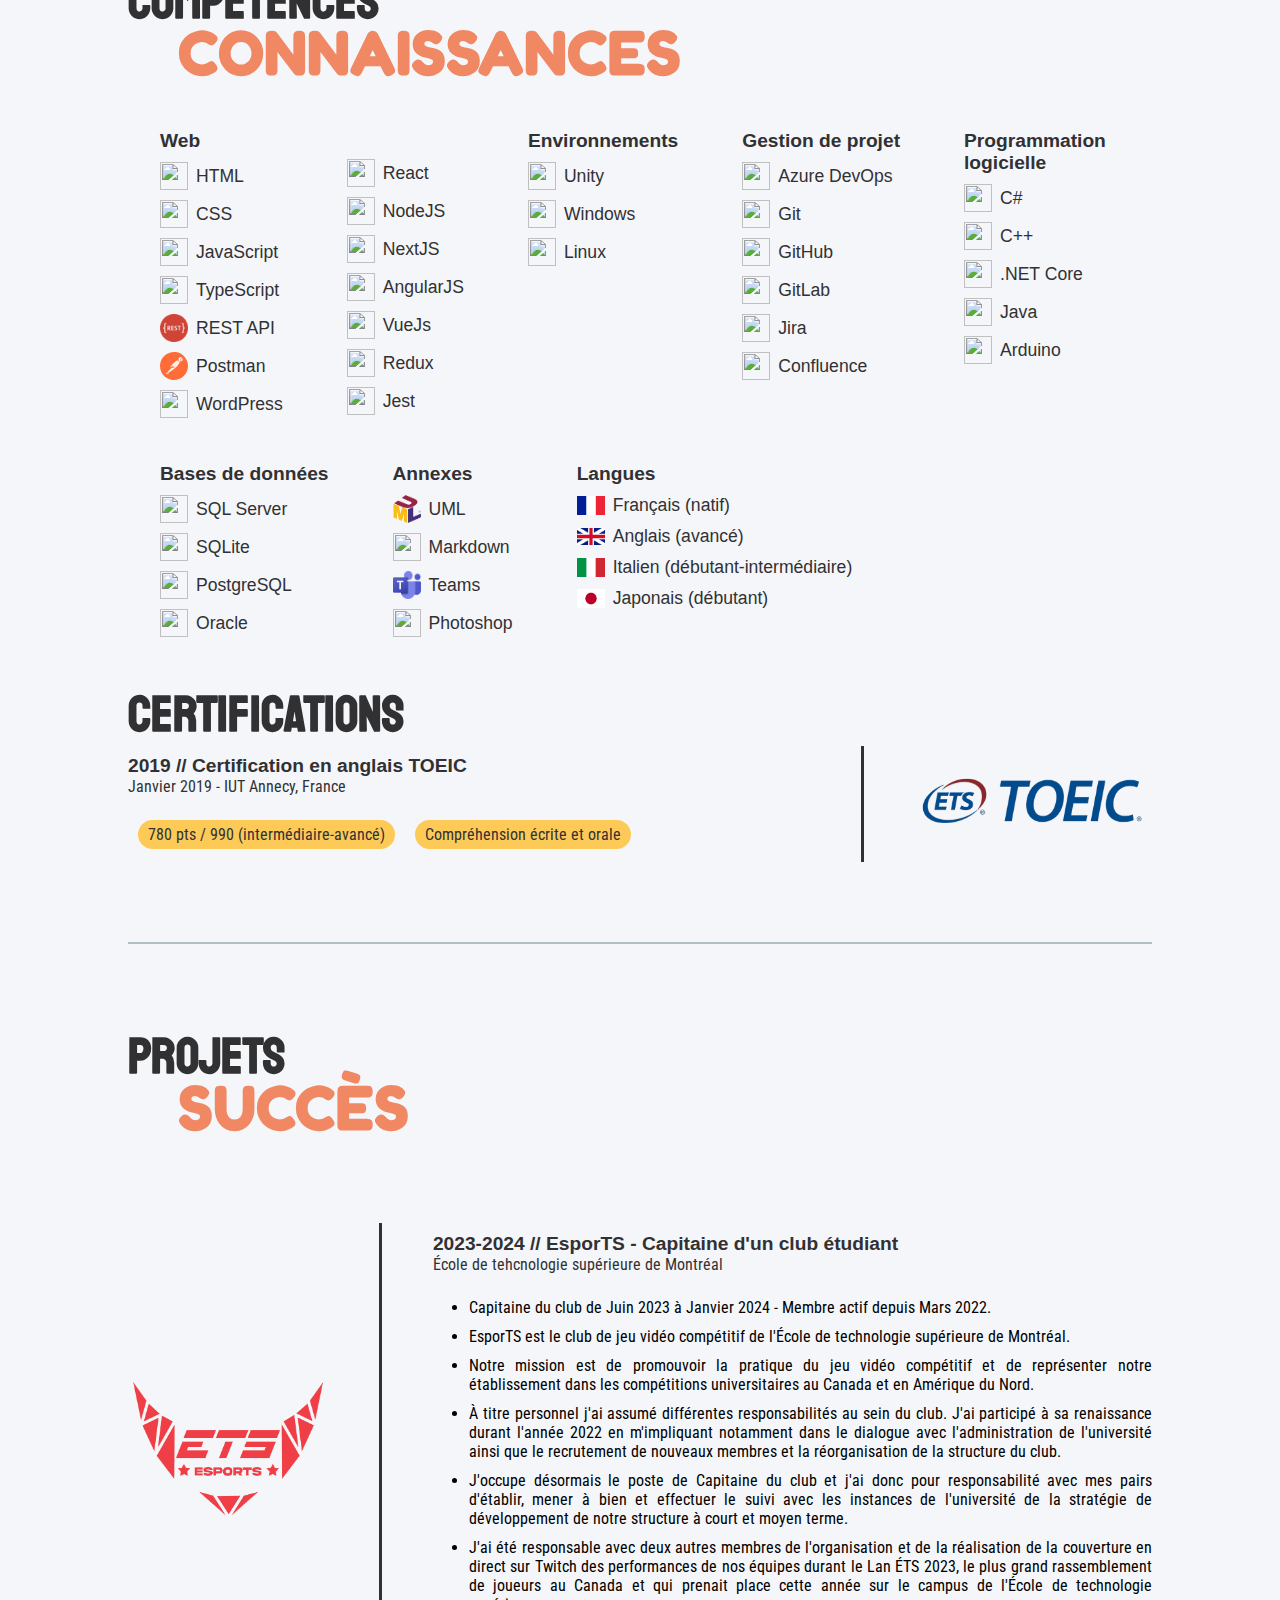
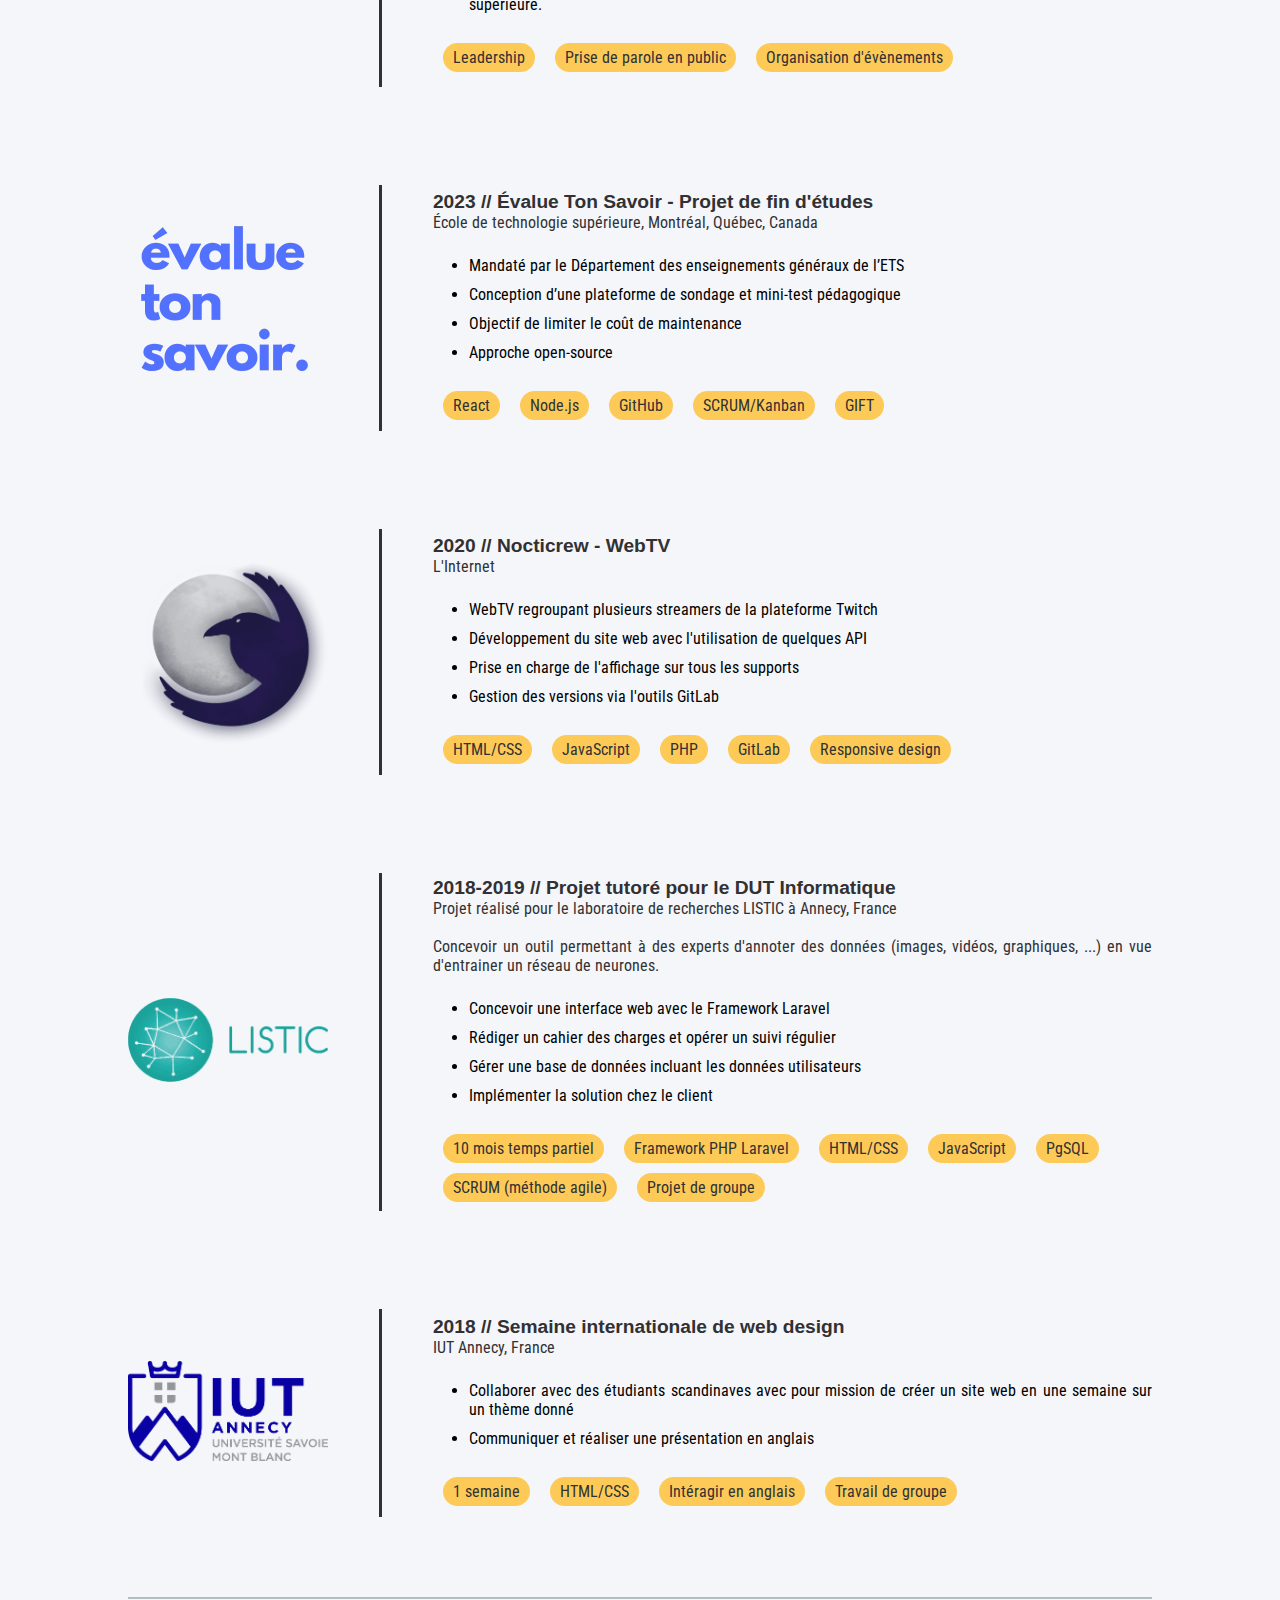
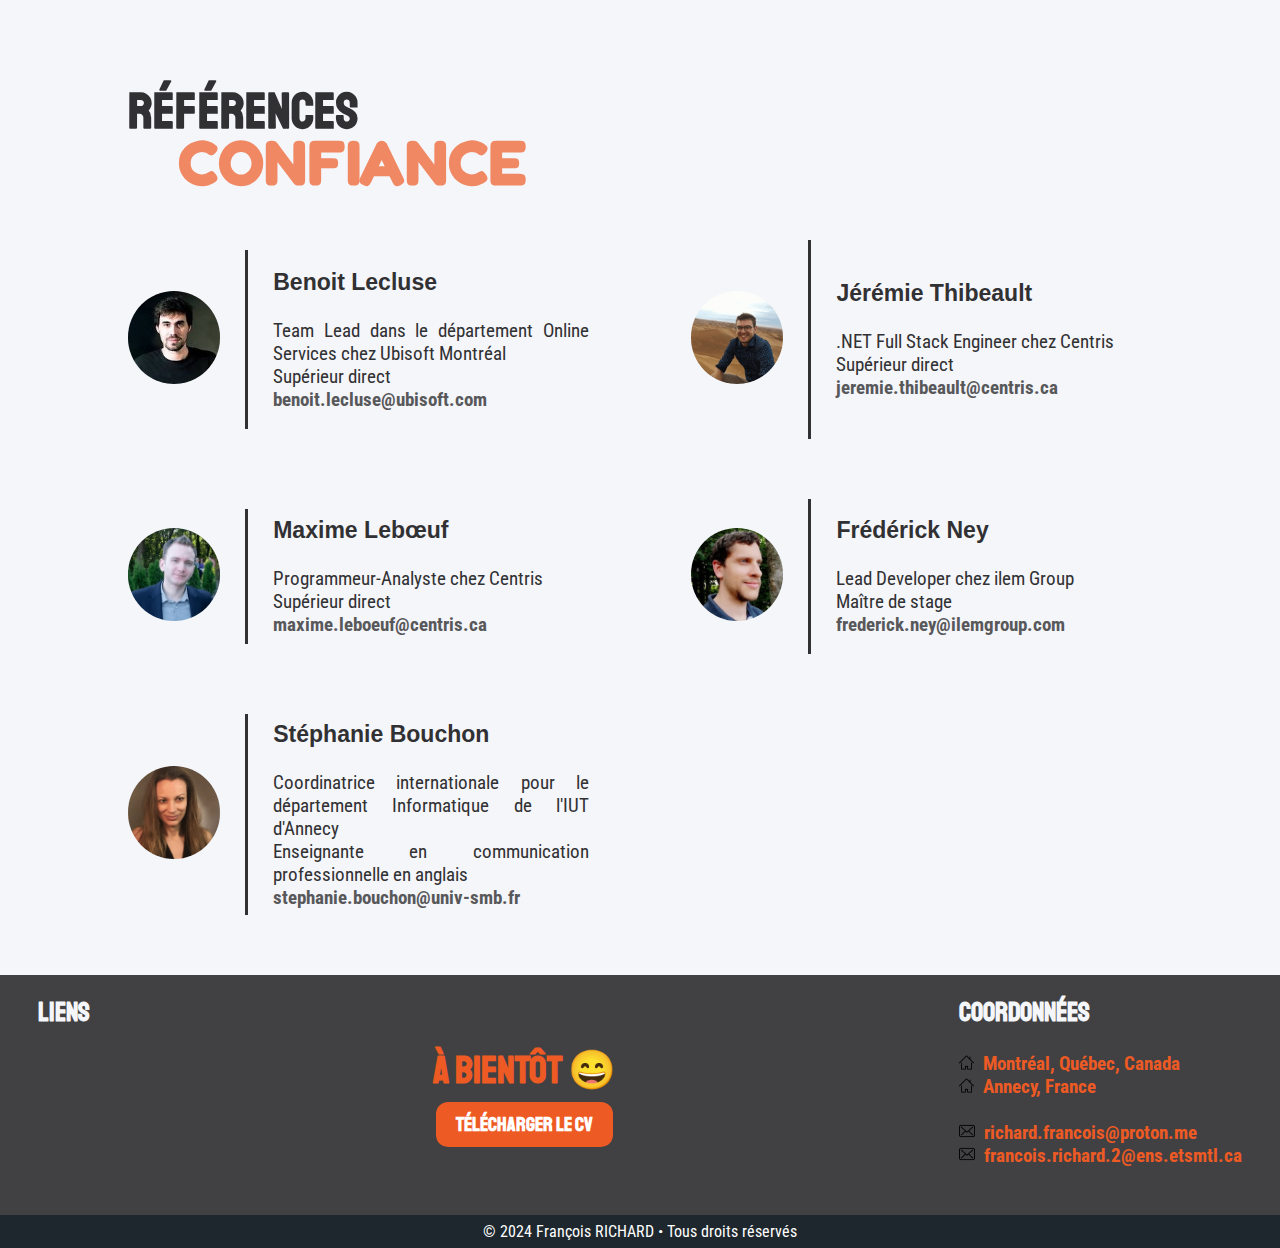
==== commit 291ef509: "typo" ====
--- a/index.html
+++ b/index.html
@@ -240,7 +240,7 @@
 				<br><br>
 				<div class="paragraph">
 					<div class="para-content">
-						<h4 class="para-title">2022 // Développer Web</h4>
+						<h4 class="para-title">2022 // Développeur Web</h4>
 						<p>Stage 3 réalisé dans le cadre du Baccalauréat en génie logiciel chez Ubisoft à Montréal, Canada</p>
 						<br>
 						<ul class="para-description">
